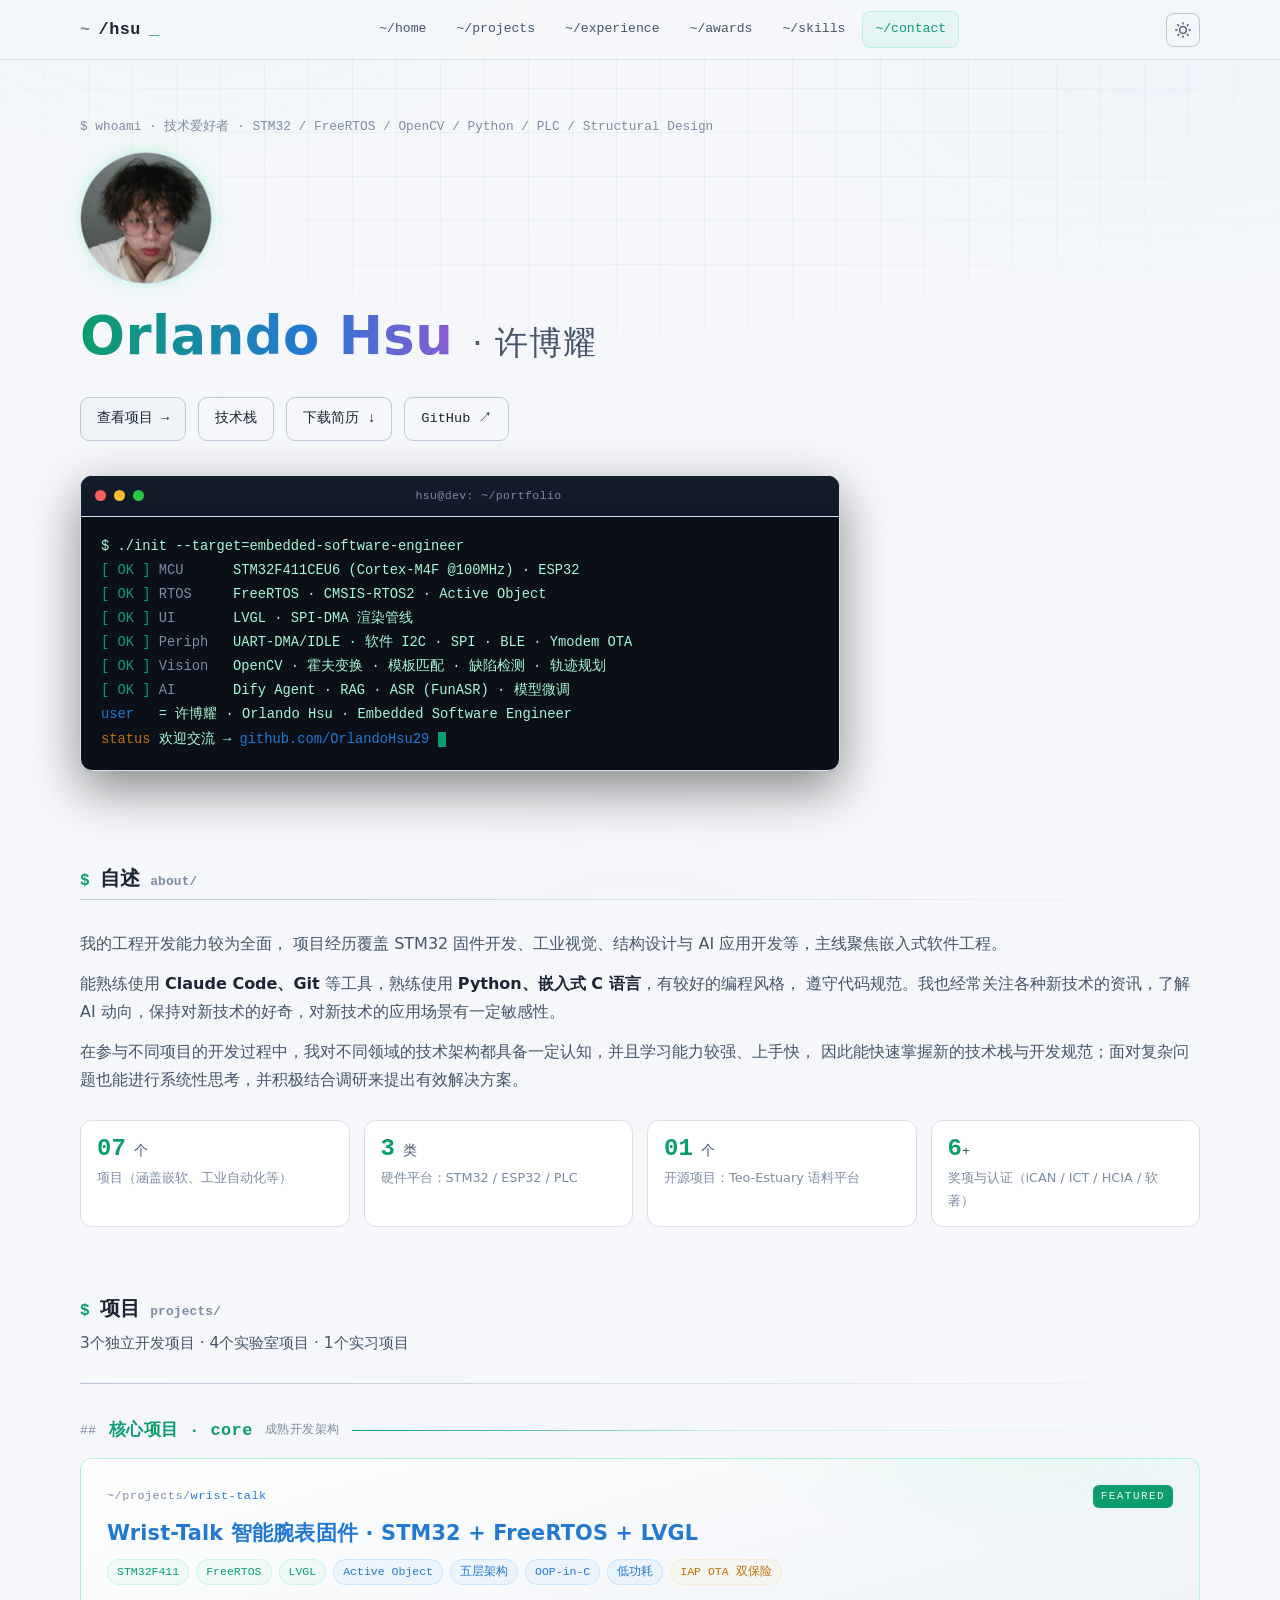
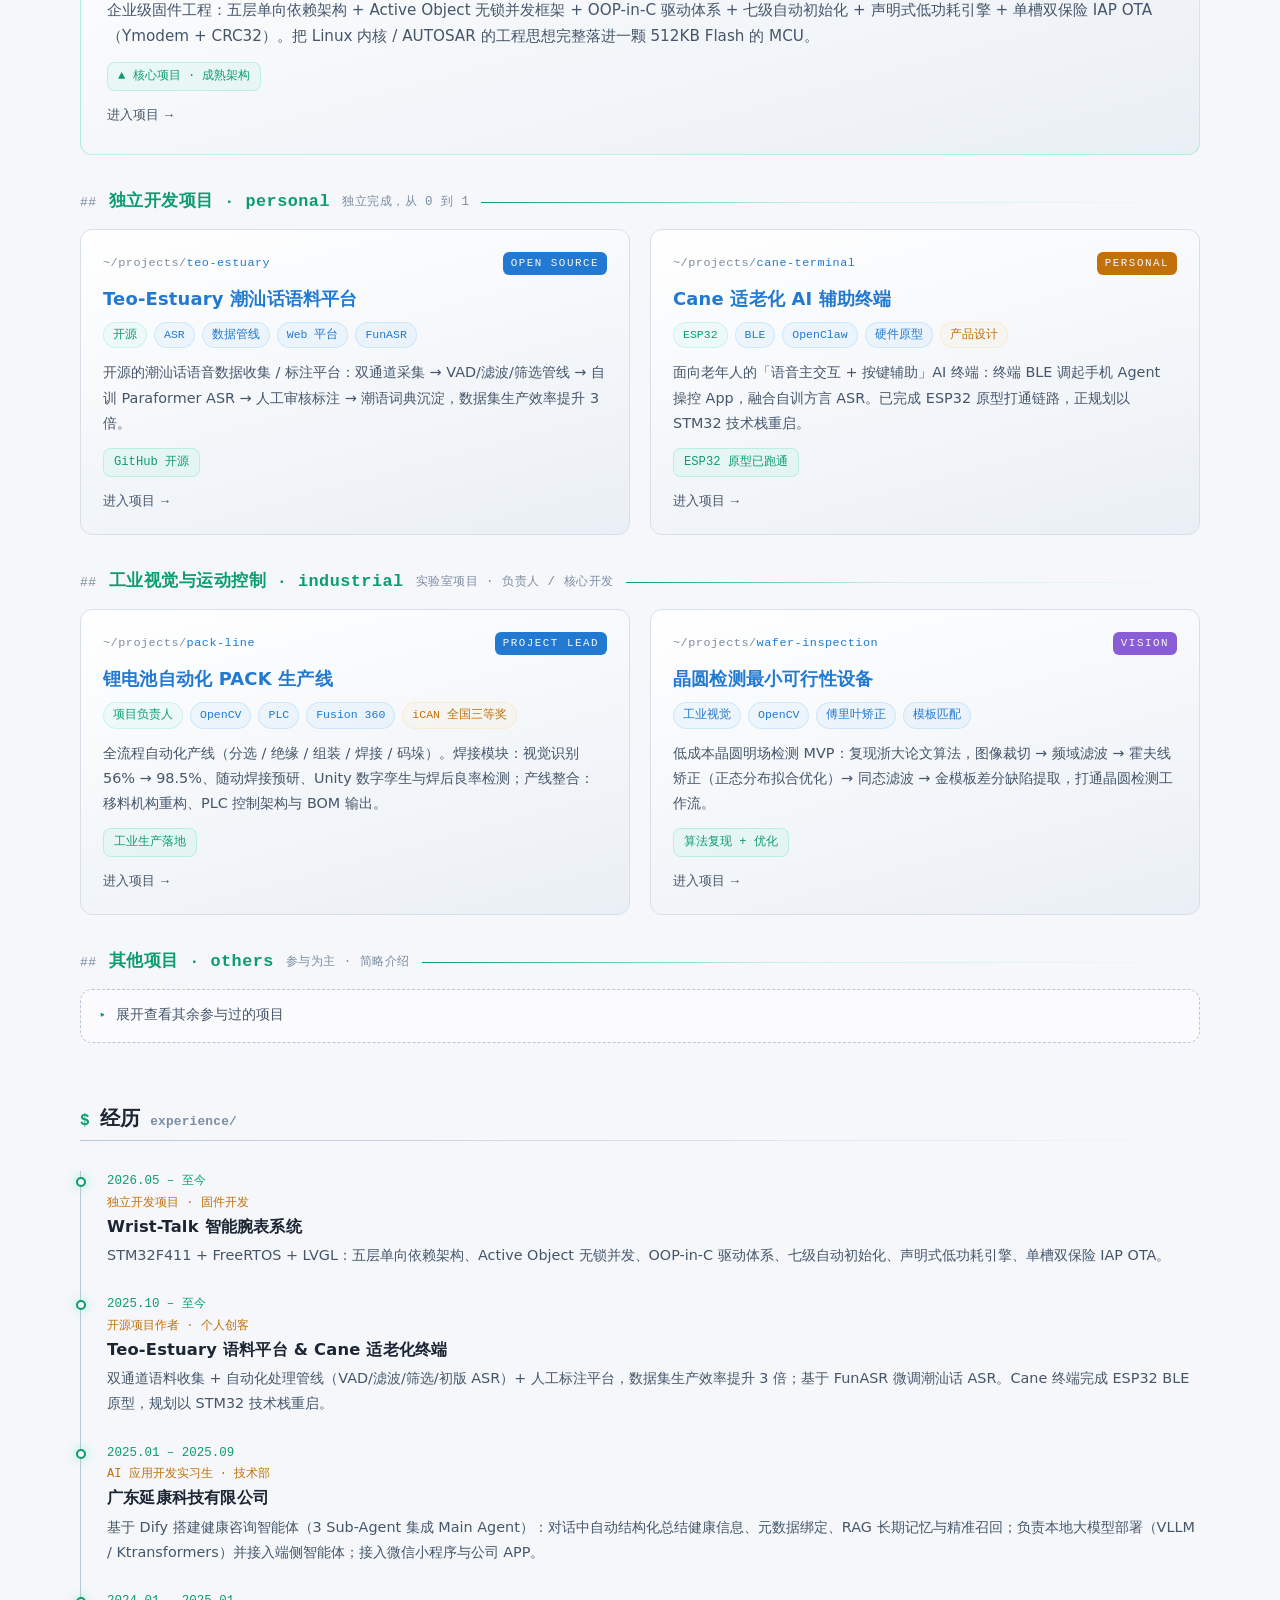
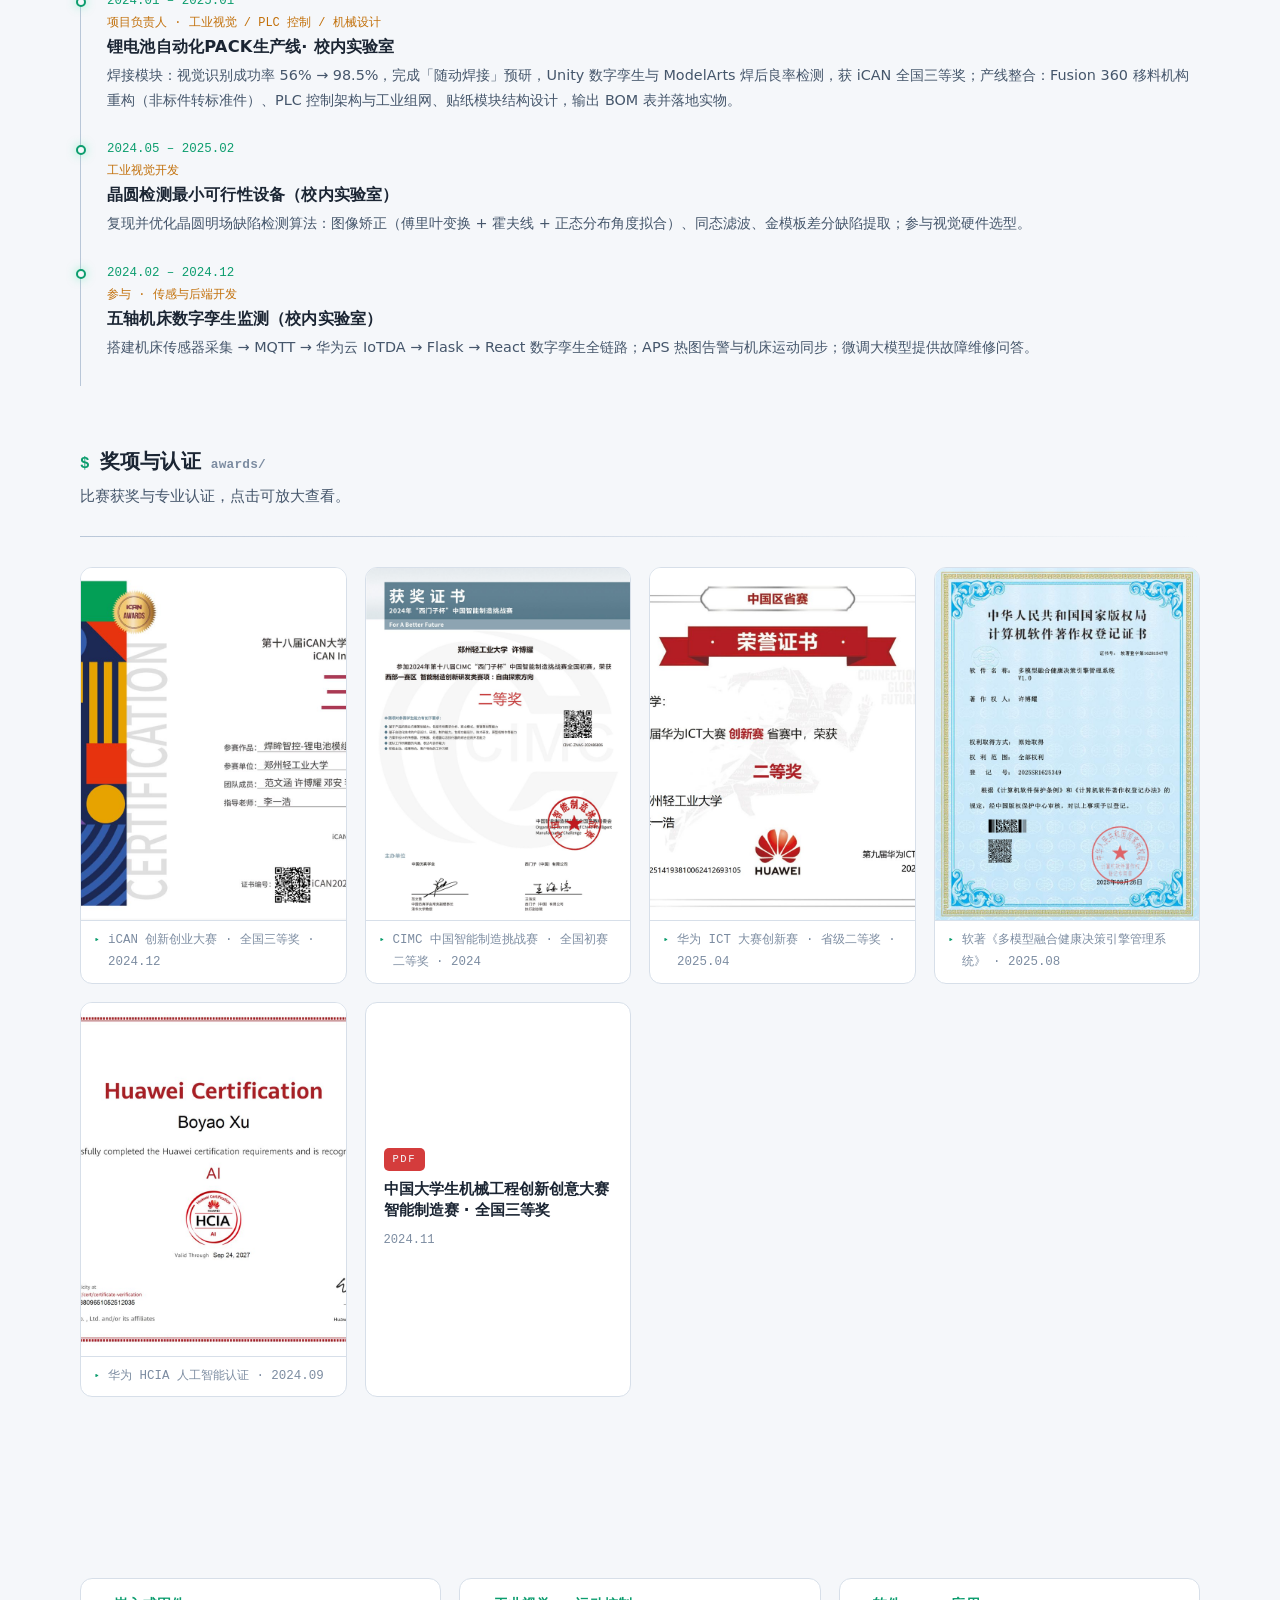
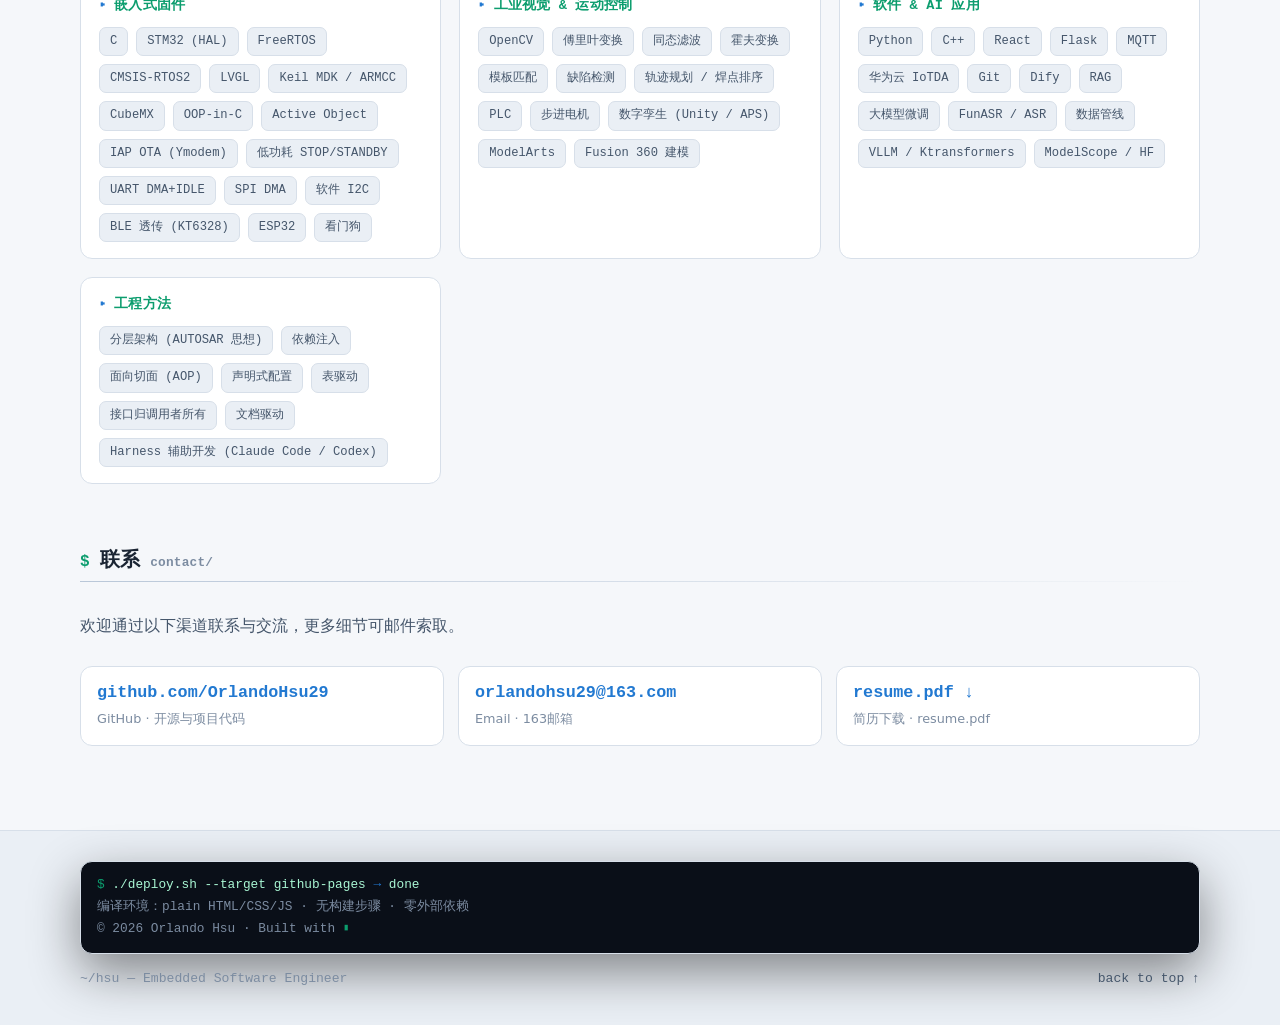
==== index.html @ 65ec1d5d "初始化" ====
<!DOCTYPE html>
<html lang="zh-CN">
<head>
<meta charset="UTF-8">
<meta name="viewport" content="width=device-width, initial-scale=1.0">
<title>许博耀 · Orlando Hsu</title>
<meta name="description" content="许博耀（Orlando Hsu）· 项目作品集">
<link rel="icon" type="image/svg+xml" href="favicon.svg">
<link rel="stylesheet" href="assets/css/main.css?v=4">
</head>
<body>
<div class="bg-grid"></div>
<div class="bg-glow"></div>

<!-- ======================= NAV ======================= -->
<header class="nav">
  <div class="nav-inner container">
    <a class="brand" href="index.html"><span class="tilde">~</span>/hsu<span class="cursor">_</span></a>
    <nav class="links">
      <a href="#about" class="active">~/home</a>
      <a href="#projects">~/projects</a>
      <a href="#experience">~/experience</a>
      <a href="#awards">~/awards</a>
      <a href="#skills">~/skills</a>
      <a href="#contact">~/contact</a>
    </nav>
    <button class="theme-toggle" id="theme-toggle" aria-label="切换浅色/深色模式" title="切换主题">
  <svg class="ico-moon" viewBox="0 0 24 24" fill="none" stroke="currentColor" stroke-width="2" stroke-linecap="round" stroke-linejoin="round"><path d="M21 12.79A9 9 0 1 1 11.21 3 7 7 0 0 0 21 12.79z"/></svg>
  <svg class="ico-sun" viewBox="0 0 24 24" fill="none" stroke="currentColor" stroke-width="2" stroke-linecap="round" style="display:none"><circle cx="12" cy="12" r="5"/><path d="M12 1v2M12 21v2M4.22 4.22l1.42 1.42M18.36 18.36l1.42 1.42M1 12h2M21 12h2M4.22 19.78l1.42-1.42M18.36 5.64l1.42-1.42"/></svg>
</button>
    <button class="nav-burger" aria-label="menu">☰</button>
  </div>
</header>

<!-- ======================= HERO ======================= -->
<section class="hero">
  <div class="container">
    <div class="intro-line">$ whoami · 技术爱好者 · STM32 / FreeRTOS / OpenCV / Python / PLC / Structural Design </div>
    <img class="avatar" src="assets/img/head.jpg" alt="许博耀 Orlando Hsu">
    <h1><span class="grad">Orlando Hsu</span> <span class="thin">· 许博耀</span></h1>
    <div class="cta">
      <a class="btn" href="#projects">查看项目 <span class="arr">→</span></a>
      <a class="btn ghost" href="#skills">技术栈</a>
      <a class="btn ghost" href="assets/resume/resume.pdf" download>下载简历 <span class="arr">↓</span></a>
      <a class="btn ghost" href="https://github.com/OrlandoHsu29" target="_blank" rel="noopener">GitHub ↗</a>
    </div>

    <div class="term boot">
      <div class="term-bar">
        <span class="dot r"></span><span class="dot y"></span><span class="dot g"></span>
        <span class="title">hsu@dev: ~/portfolio</span>
      </div>
      <div class="term-body">
        <div class="line boot-line">$ ./init --target=embedded-software-engineer</div>
        <div class="line boot-line"><span class="ok">[ OK ]</span> <span class="dim">MCU</span>      STM32F411CEU6 (Cortex-M4F @100MHz) · ESP32</div>
        <div class="line boot-line"><span class="ok">[ OK ]</span> <span class="dim">RTOS</span>     FreeRTOS · CMSIS-RTOS2 · Active Object</div>
        <div class="line boot-line"><span class="ok">[ OK ]</span> <span class="dim">UI</span>       LVGL · SPI-DMA 渲染管线</div>
        <div class="line boot-line"><span class="ok">[ OK ]</span> <span class="dim">Periph</span>   UART-DMA/IDLE · 软件 I2C · SPI · BLE · Ymodem OTA</div>
        <div class="line boot-line"><span class="ok">[ OK ]</span> <span class="dim">Vision</span>   OpenCV · 霍夫变换 · 模板匹配 · 缺陷检测 · 轨迹规划</div>
        <div class="line boot-line"><span class="ok">[ OK ]</span> <span class="dim">AI</span>       Dify Agent · RAG · ASR (FunASR) · 模型微调</div>
        <div class="line boot-line"><span class="info">user</span>   = 许博耀 · Orlando Hsu · Embedded Software Engineer</div>
        <div class="line boot-line"><span class="warn">status</span> 欢迎交流 → <span class="info">github.com/OrlandoHsu29</span> <span class="boot-cursor cursor"></span></div>
      </div>
    </div>
  </div>
</section>

<!-- ======================= ABOUT ======================= -->
<section class="sec" id="about">
  <div class="container">
    <h2 class="sec-title reveal"><span class="prompt">$</span> 自述 <span class="idx">about/</span></h2>
    <div class="sec-line reveal"></div>
    <div class="prose reveal">
      <p>
        我的工程开发能力较为全面，
        项目经历覆盖 STM32 固件开发、工业视觉、结构设计与 AI 应用开发等，主线聚焦嵌入式软件工程。
      </p>
      <p>
        能熟练使用 <b>Claude Code、Git</b> 等工具，熟练使用 <b>Python、嵌入式 C 语言</b>，有较好的编程风格，
        遵守代码规范。我也经常关注各种新技术的资讯，了解 AI 动向，保持对新技术的好奇，对新技术的应用场景有一定敏感性。
      </p>
      <p>
        在参与不同项目的开发过程中，我对不同领域的技术架构都具备一定认知，并且学习能力较强、上手快，
        因此能快速掌握新的技术栈与开发规范；面对复杂问题也能进行系统性思考，并积极结合调研来提出有效解决方案。
      </p>
    </div>

    <div class="stat-strip reveal">
      <div class="stat"><div class="num">07<small> 个</small></div><div class="lbl">项目（涵盖嵌软、工业自动化等）</div></div>
      <div class="stat"><div class="num">3<small> 类</small></div><div class="lbl">硬件平台：STM32 / ESP32 / PLC</div></div>
      <div class="stat"><div class="num">01<small> 个</small></div><div class="lbl">开源项目：Teo-Estuary 语料平台</div></div>
      <div class="stat"><div class="num">6<small>+</small></div><div class="lbl">奖项与认证（iCAN / ICT / HCIA / 软著）</div></div>
    </div>
  </div>
</section>

<!-- ======================= PROJECTS ======================= -->
<section class="sec" id="projects">
  <div class="container">
    <h2 class="sec-title reveal"><span class="prompt">$</span> 项目 <span class="idx">projects/</span></h2>
    <p class="sec-desc reveal">3个独立开发项目 · 4个实验室项目 · 1个实习项目</p>
    <div class="sec-line reveal"></div>

    <!-- ===== 核心项目 ===== -->
    <h3 class="sub-title">核心项目 · core <span class="idx">成熟开发架构</span></h3>
    <a class="card featured reveal" href="projects/wrist-talk.html" style="margin-bottom:8px">
      <div class="card-top">
        <div class="code">~/projects/<b>wrist-talk</b></div>
        <span class="badge">FEATURED</span>
      </div>
      <h3>Wrist-Talk 智能腕表固件 · STM32 + FreeRTOS + LVGL</h3>
      <div class="tags">
        <span class="tag grn">STM32F411</span><span class="tag grn">FreeRTOS</span><span class="tag grn">LVGL</span>
        <span class="tag">Active Object</span><span class="tag">五层架构</span><span class="tag">OOP-in-C</span>
        <span class="tag">低功耗</span><span class="tag alt">IAP OTA 双保险</span>
      </div>
      <p class="overview">
        企业级固件工程：五层单向依赖架构 + Active Object 无锁并发框架 + OOP-in-C 驱动体系 + 七级自动初始化 +
        声明式低功耗引擎 + 单槽双保险 IAP OTA（Ymodem + CRC32）。把 Linux 内核 /
        AUTOSAR 的工程思想完整落进一颗 512KB Flash 的 MCU。
      </p>
      <div class="metric">▲ 核心项目 · 成熟架构</div>
      <span class="go">进入项目 <span class="arr">→</span></span>
    </a>

    <!-- ===== 独立开发项目 ===== -->
    <h3 class="sub-title">独立开发项目 · personal <span class="idx">独立完成，从 0 到 1</span></h3>
    <div class="grid cols-2">
      <a class="card reveal" href="projects/teo-estuary.html">
        <div class="card-top">
          <div class="code">~/projects/<b>teo-estuary</b></div>
          <span class="badge os">OPEN SOURCE</span>
        </div>
        <h3>Teo-Estuary 潮汕话语料平台</h3>
        <div class="tags">
          <span class="tag grn">开源</span><span class="tag">ASR</span><span class="tag">数据管线</span>
          <span class="tag">Web 平台</span><span class="tag">FunASR</span>
        </div>
        <p class="overview">开源的潮汕话语音数据收集 / 标注平台：双通道采集 → VAD/滤波/筛选管线 → 自训 Paraformer ASR → 人工审核标注 → 潮语词典沉淀，数据集生产效率提升 3 倍。</p>
        <div class="metric">GitHub 开源</div>
        <span class="go">进入项目 <span class="arr">→</span></span>
      </a>

      <a class="card reveal" href="projects/cane-terminal.html">
        <div class="card-top">
          <div class="code">~/projects/<b>cane-terminal</b></div>
          <span class="badge personal">PERSONAL</span>
        </div>
        <h3>Cane 适老化 AI 辅助终端</h3>
        <div class="tags">
          <span class="tag grn">ESP32</span><span class="tag">BLE</span><span class="tag">OpenClaw</span>
          <span class="tag">硬件原型</span><span class="tag alt">产品设计</span>
        </div>
        <p class="overview">面向老年人的「语音主交互 + 按键辅助」AI 终端：终端 BLE 调起手机 Agent 操控 App，融合自训方言 ASR。已完成 ESP32 原型打通链路，正规划以 STM32 技术栈重启。</p>
        <div class="metric">ESP32 原型已跑通</div>
        <span class="go">进入项目 <span class="arr">→</span></span>
      </a>
    </div>

    <!-- ===== 工业视觉 ===== -->
    <h3 class="sub-title">工业视觉与运动控制 · industrial <span class="idx">实验室项目 · 负责人 / 核心开发</span></h3>
    <div class="grid cols-2">
      <a class="card reveal" href="projects/pack-line.html">
        <div class="card-top">
          <div class="code">~/projects/<b>pack-line</b></div>
          <span class="badge lead">PROJECT LEAD</span>
        </div>
        <h3>锂电池自动化 PACK 生产线</h3>
        <div class="tags">
          <span class="tag grn">项目负责人</span><span class="tag">OpenCV</span><span class="tag">PLC</span>
          <span class="tag">Fusion 360</span><span class="tag alt">iCAN 全国三等奖</span>
        </div>
        <p class="overview">全流程自动化产线（分选 / 绝缘 / 组装 / 焊接 / 码垛）。焊接模块：视觉识别 56% → 98.5%、随动焊接预研、Unity 数字孪生与焊后良率检测；产线整合：移料机构重构、PLC 控制架构与 BOM 输出。</p>
        <div class="metric">工业生产落地</div>
        <span class="go">进入项目 <span class="arr">→</span></span>
      </a>

      <a class="card reveal" href="projects/wafer-inspection.html">
        <div class="card-top">
          <div class="code">~/projects/<b>wafer-inspection</b></div>
          <span class="badge vision">VISION</span>
        </div>
        <h3>晶圆检测最小可行性设备</h3>
        <div class="tags">
          <span class="tag">工业视觉</span><span class="tag">OpenCV</span><span class="tag">傅里叶矫正</span>
          <span class="tag">模板匹配</span>
        </div>
        <p class="overview">低成本晶圆明场检测 MVP：复现浙大论文算法，图像裁切 → 频域滤波 → 霍夫线矫正（正态分布拟合优化）→ 同态滤波 → 金模板差分缺陷提取，打通晶圆检测工作流。</p>
        <div class="metric">算法复现 + 优化</div>
        <span class="go">进入项目 <span class="arr">→</span></span>
      </a>
    </div>

    <!-- ===== 其他项目 ===== -->
    <h3 class="sub-title">其他项目 · others <span class="idx">参与为主 · 简略介绍</span></h3>
    <details class="others reveal">
      <summary><span class="arrow">▸</span> 展开查看其余参与过的项目</summary>
      <div class="others-body">
        <div class="other-row">
          <a class="name" href="projects/machine-tool.html">machine-tool-twin</a>
          <p class="desc">参与五轴机床数字孪生监测：主轴功率 / 温度 / 编码器数据采集，MQTT → 华为云 IoTDA → Flask 后端 / React 前端，APS 数字孪生热图告警，微调大模型提供故障维修问答。</p>
          <a class="go" href="projects/machine-tool.html">查看 →</a>
        </div>
        <div class="other-row">
          <a class="name" href="projects/ai-health-agent.html">ai-health-agent</a>
          <p class="desc">延康科技实习：Dify 搭建健康咨询智能体（3 Sub-Agent 集成 + RAG 个性化健康档案），接入微信小程序与公司 APP；本地大模型部署（VLLM / Ktransformers）。</p>
          <a class="go" href="projects/ai-health-agent.html">查看 →</a>
        </div>
      </div>
    </details>
  </div>
</section>

<!-- ======================= EXPERIENCE ======================= -->
<section class="sec" id="experience">
  <div class="container">
    <h2 class="sec-title reveal"><span class="prompt">$</span> 经历 <span class="idx">experience/</span></h2>
    <div class="sec-line reveal"></div>
    <!-- 时间线年份请按实际情况微调 -->
    <div class="timeline reveal">
      <div class="tl-item">
        <div class="when">2026.05 – 至今</div>
        <div class="role">独立开发项目 · 固件开发</div>
        <h4>Wrist-Talk 智能腕表系统</h4>
        <p>STM32F411 + FreeRTOS + LVGL：五层单向依赖架构、Active Object 无锁并发、OOP-in-C 驱动体系、七级自动初始化、声明式低功耗引擎、单槽双保险 IAP OTA。</p>
      </div>
      <div class="tl-item">
        <div class="when">2025.10 – 至今</div>
        <div class="role">开源项目作者 · 个人创客</div>
        <h4>Teo-Estuary 语料平台 & Cane 适老化终端</h4>
        <p>双通道语料收集 + 自动化处理管线（VAD/滤波/筛选/初版 ASR）+ 人工标注平台，数据集生产效率提升 3 倍；基于 FunASR 微调潮汕话 ASR。Cane 终端完成 ESP32 BLE 原型，规划以 STM32 技术栈重启。</p>
      </div>
      <div class="tl-item">
        <div class="when">2025.01 – 2025.09</div>
        <div class="role">AI 应用开发实习生 · 技术部</div>
        <h4>广东延康科技有限公司</h4>
        <p>基于 Dify 搭建健康咨询智能体（3 Sub-Agent 集成 Main Agent）：对话中自动结构化总结健康信息、元数据绑定、RAG 长期记忆与精准召回；负责本地大模型部署（VLLM / Ktransformers）并接入端侧智能体；接入微信小程序与公司 APP。</p>
      </div>
      <div class="tl-item">
        <div class="when">2024.01 – 2025.01</div>
        <div class="role">项目负责人 · 工业视觉 / PLC 控制 / 机械设计</div>
        <h4>锂电池自动化PACK生产线· 校内实验室</h4>
        <p>焊接模块：视觉识别成功率 56% → 98.5%，完成「随动焊接」预研，Unity 数字孪生与 ModelArts 焊后良率检测，获 iCAN 全国三等奖；产线整合：Fusion 360 移料机构重构（非标件转标准件）、PLC 控制架构与工业组网、贴纸模块结构设计，输出 BOM 表并落地实物。</p>
      </div>
      <div class="tl-item">
        <div class="when">2024.05 – 2025.02</div>
        <div class="role">工业视觉开发</div>
        <h4>晶圆检测最小可行性设备（校内实验室）</h4>
        <p>复现并优化晶圆明场缺陷检测算法：图像矫正（傅里叶变换 + 霍夫线 + 正态分布角度拟合）、同态滤波、金模板差分缺陷提取；参与视觉硬件选型。</p>
      </div>
      <div class="tl-item">
        <div class="when">2024.02 – 2024.12</div>
        <div class="role">参与 · 传感与后端开发</div>
        <h4>五轴机床数字孪生监测（校内实验室）</h4>
        <p>搭建机床传感器采集 → MQTT → 华为云 IoTDA → Flask → React 数字孪生全链路；APS 热图告警与机床运动同步；微调大模型提供故障维修问答。</p>
      </div>
    </div>
  </div>
</section>

<!-- ======================= AWARDS ======================= -->
<section class="sec" id="awards">
  <div class="container">
    <h2 class="sec-title reveal"><span class="prompt">$</span> 奖项与认证 <span class="idx">awards/</span></h2>
    <p class="sec-desc reveal">比赛获奖与专业认证，点击可放大查看。</p>
    <div class="sec-line reveal"></div>
    <div class="award-grid">
      <figure class="shot award reveal" data-caption="第十八届 iCAN 大学生创新创业大赛 · 全国三等奖（2024.12）">
        <img src="assets/img/award-ican.jpg" alt="iCAN 全国三等奖" loading="lazy">
        <figcaption>iCAN 创新创业大赛 · 全国三等奖 · 2024.12</figcaption>
      </figure>
      <figure class="shot award reveal" data-caption="CIMC 中国智能制造挑战赛 · 全国初赛二等奖（2024）">
        <img src="assets/img/award-cimc.jpg" alt="CIMC 中国智能制造挑战赛" loading="lazy">
        <figcaption>CIMC 中国智能制造挑战赛 · 全国初赛二等奖 · 2024</figcaption>
      </figure>
      <figure class="shot award reveal" data-caption="第九届华为 ICT 大赛创新赛 · 省级二等奖（2025.04）">
        <img src="assets/img/cert-ict.jpg" alt="华为 ICT 大赛创新赛省级二等奖" loading="lazy">
        <figcaption>华为 ICT 大赛创新赛 · 省级二等奖 · 2025.04</figcaption>
      </figure>
      <figure class="shot award reveal" data-caption="软件著作权《多模型融合健康决策引擎管理系统》（2025.08 登记）">
        <img src="assets/img/cert-softcopyright.jpg" alt="软件著作权证书" loading="lazy">
        <figcaption>软著《多模型融合健康决策引擎管理系统》 · 2025.08</figcaption>
      </figure>
      <figure class="shot award reveal" data-caption="华为 HCIA 人工智能认证（2024.09）">
        <img src="assets/img/cert-hcia.jpg" alt="华为 HCIA 人工智能认证" loading="lazy">
        <figcaption>华为 HCIA 人工智能认证 · 2024.09</figcaption>
      </figure>
      <a class="award-pdf reveal" href="assets/certs/cert-smart-manufacturing.pdf" target="_blank" rel="noopener">
        <div class="pdf-badge">PDF</div>
        <div class="award-name">中国大学生机械工程创新创意大赛智能制造赛 · 全国三等奖</div>
        <div class="award-date">2024.11</div>
      </a>
    </div>
  </div>
</section>

<!-- ======================= SKILLS ======================= -->
<section class="sec" id="skills">
  <div class="container">
    <h2 class="sec-title reveal"><span class="prompt">$</span> 技术栈 <span class="idx">skills/</span></h2>
    <p class="sec-desc reveal">按嵌入式开发的能力维度组织，每一项都来自上面项目的实际使用。</p>
    <div class="sec-line reveal"></div>
    <div class="skill-groups reveal">
      <div class="skill-group">
        <h4>嵌入式固件</h4>
        <div class="skill-chips">
          <span class="skill-chip">C</span><span class="skill-chip">STM32 (HAL)</span><span class="skill-chip">FreeRTOS</span>
          <span class="skill-chip">CMSIS-RTOS2</span><span class="skill-chip">LVGL</span><span class="skill-chip">Keil MDK / ARMCC</span>
          <span class="skill-chip">CubeMX</span><span class="skill-chip">OOP-in-C</span><span class="skill-chip">Active Object</span>
          <span class="skill-chip">IAP OTA (Ymodem)</span><span class="skill-chip">低功耗 STOP/STANDBY</span>
          <span class="skill-chip">UART DMA+IDLE</span><span class="skill-chip">SPI DMA</span><span class="skill-chip">软件 I2C</span>
          <span class="skill-chip">BLE 透传 (KT6328)</span><span class="skill-chip">ESP32</span><span class="skill-chip">看门狗</span>
        </div>
      </div>
      <div class="skill-group">
        <h4>工业视觉 & 运动控制</h4>
        <div class="skill-chips">
          <span class="skill-chip">OpenCV</span><span class="skill-chip">傅里叶变换</span><span class="skill-chip">同态滤波</span>
          <span class="skill-chip">霍夫变换</span><span class="skill-chip">模板匹配</span><span class="skill-chip">缺陷检测</span>
          <span class="skill-chip">轨迹规划 / 焊点排序</span><span class="skill-chip">PLC</span><span class="skill-chip">步进电机</span>
          <span class="skill-chip">数字孪生 (Unity / APS)</span><span class="skill-chip">ModelArts</span><span class="skill-chip">Fusion 360 建模</span>
        </div>
      </div>
      <div class="skill-group">
        <h4>软件 & AI 应用</h4>
        <div class="skill-chips">
          <span class="skill-chip">Python</span><span class="skill-chip">C++</span><span class="skill-chip">React</span>
          <span class="skill-chip">Flask</span><span class="skill-chip">MQTT</span><span class="skill-chip">华为云 IoTDA</span>
          <span class="skill-chip">Git</span><span class="skill-chip">Dify</span><span class="skill-chip">RAG</span>
          <span class="skill-chip">大模型微调</span><span class="skill-chip">FunASR / ASR</span><span class="skill-chip">数据管线</span><span class="skill-chip">VLLM / Ktransformers</span><span class="skill-chip">ModelScope / HF</span>
        </div>
      </div>
      <div class="skill-group">
        <h4>工程方法</h4>
        <div class="skill-chips">
          <span class="skill-chip">分层架构 (AUTOSAR 思想)</span><span class="skill-chip">依赖注入</span>
          <span class="skill-chip">面向切面 (AOP)</span><span class="skill-chip">声明式配置</span>
          <span class="skill-chip">表驱动</span><span class="skill-chip">接口归调用者所有</span>
          <span class="skill-chip">文档驱动</span><span class="skill-chip">Harness 辅助开发 (Claude Code / Codex)</span>
        </div>
      </div>
    </div>
  </div>
</section>

<!-- ======================= CONTACT ======================= -->
<section class="sec" id="contact">
  <div class="container">
    <h2 class="sec-title reveal"><span class="prompt">$</span> 联系 <span class="idx">contact/</span></h2>
    <div class="sec-line reveal"></div>
    <div class="prose reveal">
      <p>
        欢迎通过以下渠道联系与交流，更多细节可邮件索取。
      </p>
    </div>
    <div class="stat-strip reveal">
      <a class="stat" style="text-decoration:none; display:block" href="https://github.com/OrlandoHsu29" target="_blank" rel="noopener">
        <div class="num" style="font-size:1.05rem; color:var(--accent-2)">github.com/OrlandoHsu29</div>
        <div class="lbl">GitHub · 开源与项目代码</div>
      </a>
      <a class="stat" style="text-decoration:none; display:block" href="mailto:orlandohsu29@163.com">
        <div class="num" style="font-size:1.05rem; color:var(--accent-2)">orlandohsu29@163.com</div>
        <div class="lbl">Email · 163邮箱</div>
      </a>
      <a class="stat" style="text-decoration:none; display:block" href="assets/resume/resume.pdf" download>
        <div class="num" style="font-size:1.05rem; color:var(--accent-2)">resume.pdf ↓</div>
        <div class="lbl">简历下载 · resume.pdf</div>
      </a>
    </div>
  </div>
</section>

<!-- ======================= FOOTER ======================= -->
<footer class="footer">
  <div class="container footer-inner">
    <div class="term">
      <div class="term-body">
        <div class="line"><span class="ok">$</span> ./deploy.sh --target github-pages <span class="info">→</span> done</div>
        <div class="line dim">编译环境：plain HTML/CSS/JS · 无构建步骤 · 零外部依赖</div>
        <div class="line dim">© <span id="year">2026</span> Orlando Hsu · Built with <span class="ok">▮</span></div>
      </div>
    </div>
    <div class="cols">
      <div class="copy">~/hsu — Embedded Software Engineer</div>
      <div class="copy"><a href="#top">back to top ↑</a></div>
    </div>
  </div>
</footer>

<script src="assets/js/main.js?v=4"></script>
</body>
</html>
---- assets/css/main.css ----
/* ============================================================
   HSU / Embedded Portfolio — dark geek theme
   ------------------------------------------------------------
   维护约定：
   1. 每个组件只保留【最终生效】的规则，禁止追加覆盖版本；
      要改样式直接改对应规则本身。
   2. 改完样式后，把 HTML 里的 main.css?v=N 版本号 +1，
      浏览器即强制拉取最新文件（配合 no-cache 缓存策略）。
   ============================================================ */

/* ---------- tokens ---------- */
:root {
  --bg:        #070b12;
  --bg-soft:   #0b101a;
  --surface:   #0f1622;
  --surface-2: #141d2b;
  --surface-3: #1a2434;
  --border:    #1f2b3d;
  --border-2:  #2a3a52;
  --text:      #d7e2ee;
  --text-dim:  #93a4ba;
  --text-faint:#5d6f85;
  --accent:    #3ee6a4;
  --accent-2:  #56b6ff;
  --amber:     #ffc857;
  --red:       #ff6b6b;
  --purple:    #c792ea;
  --mono: "JetBrains Mono","Cascadia Code","SFMono-Regular","Consolas","Menlo","Liberation Mono",monospace;
  --sans: "Inter","Segoe UI","PingFang SC","HarmonyOS Sans SC","Microsoft YaHei UI","Microsoft YaHei",system-ui,-apple-system,sans-serif;
  --radius: 12px;
  --nav-h: 60px;
  --maxw: 1120px;
}

/* ---------- reset ---------- */
*,*::before,*::after{ box-sizing:border-box; margin:0; padding:0; }
html{ scroll-behavior:smooth; scroll-padding-top:calc(var(--nav-h) + 12px); }
body{
  font-family:var(--sans);
  background:var(--bg);
  color:var(--text);
  line-height:1.75;
  font-size:16px;
  -webkit-font-smoothing:antialiased;
  overflow-x:hidden;
}
::selection{ background:rgba(62,230,164,.25); color:#eafff5; }
img{ max-width:100%; display:block; }
a{ color:var(--accent-2); text-decoration:none; }
a:hover{ color:var(--accent); }
h1,h2,h3,h4{ line-height:1.3; font-weight:650; letter-spacing:.2px; }

/* ---------- background decor ---------- */
.bg-grid{
  position:fixed; inset:0; z-index:-2; pointer-events:none;
  background-image:
    linear-gradient(rgba(86,182,255,.045) 1px, transparent 1px),
    linear-gradient(90deg, rgba(86,182,255,.045) 1px, transparent 1px);
  background-size:44px 44px;
  mask-image:radial-gradient(ellipse 90% 70% at 50% 0%, #000 30%, transparent 75%);
}
.bg-glow{
  position:fixed; inset:0; z-index:-1; pointer-events:none;
  background:
    radial-gradient(600px 340px at 15% -5%, rgba(62,230,164,.10), transparent 65%),
    radial-gradient(700px 420px at 90% 8%, rgba(86,182,255,.08), transparent 60%),
    radial-gradient(500px 380px at 50% 110%, rgba(199,146,234,.05), transparent 65%);
}

/* ---------- layout ---------- */
.container{ width:min(var(--maxw), 92%); margin-inline:auto; }
.container.wide{ --maxw:1280px; }
.container .container{ width:100%; }

/* ---------- nav ---------- */
.nav{
  position:sticky; top:0; z-index:100;
  height:var(--nav-h);
  background:rgba(7,11,18,.82);
  backdrop-filter:blur(10px);
  border-bottom:1px solid var(--border);
}
.nav-inner{ height:100%; display:flex; align-items:center; justify-content:space-between; gap:16px; }
.brand{
  font-family:var(--mono); font-weight:700; font-size:1.05rem; color:var(--text);
  display:flex; align-items:center; gap:8px; letter-spacing:.5px;
}
.brand .tilde{ color:var(--text-faint); }
.brand .cursor{ color:var(--accent); animation:blink 1.1s steps(1) infinite; }
@keyframes blink{ 50%{ opacity:0; } }
.nav .links{ display:flex; gap:4px; list-style:none; }
.nav .links a{
  font-family:var(--mono); font-size:.82rem; color:var(--text-dim);
  padding:6px 12px; border-radius:8px; border:1px solid transparent;
}
.nav .links a:hover{ color:var(--text); background:var(--surface); border-color:var(--border); }
.nav .links a.active{ color:var(--accent); background:rgba(62,230,164,.08); border-color:rgba(62,230,164,.25); }
.nav-burger{ display:none; background:none; border:1px solid var(--border); color:var(--text); border-radius:8px; padding:6px 10px; font-size:1rem; cursor:pointer; }

/* 项目页顶部导航 */
.nav-proj{
  font-family:var(--mono); font-size:.82rem; color:var(--text-dim);
  white-space:nowrap; overflow:hidden; text-overflow:ellipsis;
}
.nav-proj a{ color:var(--text-dim); }
.nav-proj a:hover{ color:var(--accent); }
.nav-proj .accent{ color:var(--accent); font-weight:600; }
@media (max-width:640px){ .nav-proj{ font-size:.72rem; max-width:58%; } }

/* 主题切换按钮 */
.theme-toggle{
  background:none; border:1px solid var(--border-2); border-radius:8px;
  width:34px; height:34px; flex:none; cursor:pointer;
  color:var(--text-dim);
  display:inline-flex; align-items:center; justify-content:center;
  transition:.18s;
}
.theme-toggle:hover{ color:var(--accent); border-color:var(--accent); }
.theme-toggle svg{ width:16px; height:16px; }

/* ---------- buttons ---------- */
.btn{
  display:inline-flex; align-items:center; gap:8px;
  font-family:var(--mono); font-size:.85rem;
  padding:9px 16px; border-radius:9px; cursor:pointer;
  border:1px solid var(--border-2); color:var(--text); background:var(--surface-2);
  transition:.18s;
}
.btn:hover{ border-color:var(--accent); color:var(--accent); box-shadow:0 0 14px rgba(62,230,164,.15); }
.btn.ghost{ background:transparent; }
.btn .arr{ transition:transform .18s; }
.btn:hover .arr{ transform:translateX(3px); }

/* ---------- terminal window（两种主题下保持深色） ---------- */
.term{
  background:#0a0f18;
  border:1px solid var(--border);
  border-radius:var(--radius);
  overflow:hidden;
  box-shadow:0 18px 50px rgba(0,0,0,.45);
}
.term-bar{
  display:flex; align-items:center; gap:8px;
  padding:10px 14px;
  background:linear-gradient(180deg,#141d2b,#101827);
  border-bottom:1px solid var(--border);
}
.term-bar .dot{ width:11px; height:11px; border-radius:50%; flex:none; }
.dot.r{ background:#ff5f57; } .dot.y{ background:#febc2e; } .dot.g{ background:#28c840; }
.term-bar .title{
  font-family:var(--mono); font-size:.72rem; color:var(--text-faint);
  margin-inline:auto; letter-spacing:.4px;
}
.term-body{ padding:18px 20px; font-family:var(--mono); font-size:.86rem; color:#a9f7d4; overflow-x:auto; }
.term-body .dim{ color:var(--text-faint); }
.term-body .ok{ color:var(--accent); }
.term-body .info{ color:var(--accent-2); }
.term-body .warn{ color:var(--amber); }
.term-body .line{ white-space:pre-wrap; word-break:break-word; }
.term-body .cursor{ display:inline-block; width:.6em; height:1.05em; background:var(--accent); vertical-align:text-bottom; animation:blink 1.1s steps(1) infinite; }

/* ---------- hero (home) ---------- */
.hero{ padding:56px 0 40px; }
.hero .intro-line{
  font-family:var(--mono); font-size:.8rem; color:var(--text-faint);
  margin-bottom:14px;
}
.hero .intro-line b{ color:var(--accent); font-weight:500; }
.hero h1{
  font-size:clamp(2rem, 4.6vw, 3.3rem);
  font-weight:750; letter-spacing:.5px;
}
.hero h1 .grad{
  background:linear-gradient(92deg, var(--accent), var(--accent-2) 60%, var(--purple));
  -webkit-background-clip:text; background-clip:text; color:transparent;
}
.hero h1 .thin{
  color:var(--text-dim);
  font-weight:400;
  font-size:.62em;
  letter-spacing:1px;
}
.hero .sub{
  margin-top:14px; font-size:1.06rem; color:var(--text-dim); max-width:760px;
}
.hero .sub code{ font-family:var(--mono); font-size:.92em; color:var(--accent); background:rgba(62,230,164,.07); padding:1px 7px; border-radius:6px; border:1px solid rgba(62,230,164,.18); }
.hero .cta{ margin-top:26px; display:flex; gap:12px; flex-wrap:wrap; }
.hero .term{ margin-top:34px; max-width:760px; }
.hero .avatar{
  width:132px; height:132px; border-radius:50%; object-fit:cover;
  border:1px solid var(--border-2);
  box-shadow:0 0 0 4px rgba(62,230,164,.07), 0 0 26px rgba(62,230,164,.16);
  margin-bottom:18px;
}
.boot-line{ opacity:0; }
.boot-line.show{ animation:bootIn .32s ease forwards; }
@keyframes bootIn{ from{ opacity:0; transform:translateY(4px);} to{ opacity:1; transform:none;} }

/* ---------- section titles ---------- */
.sec{ padding:54px 0 8px; }
.sec-title{
  display:flex; align-items:baseline; gap:10px;
  font-size:1.28rem; margin-bottom:8px; color:var(--text);
}
.sec-title .prompt{ font-family:var(--mono); color:var(--accent); font-size:1rem; }
.sec-title .idx{ font-family:var(--mono); font-size:.8rem; color:var(--text-faint); }
.sec-desc{ color:var(--text-dim); max-width:none; margin-bottom:26px; font-size:.96rem; }
.sec-line{ height:1px; background:linear-gradient(90deg, var(--border-2), transparent); margin-bottom:30px; }

/* 小节标题 */
.sub-title{
  font-family:var(--mono); font-size:1.05rem; font-weight:600;
  color:var(--accent); display:flex; align-items:center; gap:12px;
  margin:36px 0 16px; letter-spacing:.5px;
}
.sub-title::before{ content:"##"; color:var(--text-faint); font-size:.78em; font-weight:400; }
.sub-title::after{ content:""; flex:1; height:1px; background:linear-gradient(90deg,var(--accent) 0%, rgba(62,230,164,.25) 45%, transparent 100%); }
.sub-title .idx{ color:var(--text-faint); font-size:.78rem; font-weight:400; }

/* ---------- cards ---------- */
.grid{ display:grid; gap:20px; }
.grid.cols-2{ grid-template-columns:repeat(2,1fr); }
.grid.cols-3{ grid-template-columns:repeat(3,1fr); }

.card{
  position:relative;
  background:linear-gradient(165deg, var(--surface) 0%, var(--bg-soft) 100%);
  border:1px solid var(--border);
  border-radius:var(--radius);
  padding:22px 22px 20px;
  box-shadow:0 0 0 rgba(0,0,0,0);
  transition:transform .25s ease, border-color .25s ease, box-shadow .25s ease;
  display:flex; flex-direction:column; gap:12px;
}
.card::before{
  content:""; position:absolute; inset:0; border-radius:var(--radius);
  background:linear-gradient(120deg, transparent 30%, rgba(62,230,164,.05) 50%, transparent 70%);
  opacity:0; transition:opacity .35s;
  pointer-events:none;
}
/* 悬停：仅上浮 + 边框高亮，无阴影（!important 压过 .reveal.visible） */
.card:hover,
.card.featured:hover{
  transform:translateY(-4px) !important;
  border-color:var(--accent);
  box-shadow:none !important;
}
.card:hover::before{ opacity:1; }
.card .code{ font-family:var(--mono); font-size:.74rem; color:var(--text-faint); letter-spacing:.5px; }
.card .code b{ color:var(--accent-2); font-weight:500; }
.card h3{ font-size:1.12rem; }
.card .overview{ color:var(--text-dim); font-size:.9rem; flex:1; }
.card .metric{
  display:inline-flex; align-items:center; gap:6px;
  font-family:var(--mono); font-size:.76rem; color:var(--accent);
  border:1px solid rgba(62,230,164,.28); background:rgba(62,230,164,.07);
  border-radius:8px; padding:3px 10px; align-self:flex-start;
}
.card .go{
  font-family:var(--mono); font-size:.82rem; color:var(--text-dim);
  display:inline-flex; align-items:center; gap:6px; margin-top:2px;
}
.card:hover .go{ color:var(--accent); }
.card .go .arr{ transition:transform .18s; }
.card:hover .go .arr{ transform:translateX(4px); }

/* 卡片顶部行：终端路径居左 + 标签居右 */
.card-top{
  display:flex; align-items:center; justify-content:space-between;
  gap:12px; flex-wrap:wrap;
}
.card-top .code{ margin:0; text-align:right; }

/* featured card */
.card.featured{
  border-color:rgba(62,230,164,.35);
  background:
    radial-gradient(500px 200px at 85% -10%, rgba(62,230,164,.09), transparent 60%),
    linear-gradient(165deg, var(--surface) 0%, var(--bg-soft) 100%);
  padding:26px;
}
.card.featured h3{ font-size:1.3rem; }
.card.featured .overview{ font-size:.95rem; }
.badge{
  font-family:var(--mono); font-size:.68rem; letter-spacing:1.5px;
  color:var(--bg); background:var(--accent); border-radius:6px; padding:2px 8px;
  align-self:flex-start;
}
.badge.personal{ background:var(--amber); }
.badge.os{ background:var(--accent-2); }
.badge.mech{ background:var(--purple); }
.badge.lead{ background:var(--accent-2); }
.badge.vision{ background:var(--purple); }

/* tags */
.tags{ display:flex; flex-wrap:wrap; gap:7px; }
.tag{
  font-family:var(--mono); font-size:.72rem; color:var(--accent-2);
  background:rgba(86,182,255,.07); border:1px solid rgba(86,182,255,.22);
  padding:2px 9px; border-radius:999px; white-space:nowrap;
}
.tag.alt{ color:var(--amber); background:rgba(255,200,87,.06); border-color:rgba(255,200,87,.2); }
.tag.grn{ color:var(--accent); background:rgba(62,230,164,.06); border-color:rgba(62,230,164,.2); }

/* ---------- stat strip ---------- */
.stat-strip{
  display:grid; grid-template-columns:repeat(auto-fit,minmax(150px,1fr));
  gap:14px; margin:26px 0 6px;
}
.stat{
  border:1px solid var(--border); border-radius:var(--radius);
  background:var(--surface); padding:14px 16px;
}
.stat .num{
  font-family:var(--mono); font-size:1.5rem; font-weight:700; color:var(--accent);
  line-height:1.2;
}
.stat .num small{ font-size:.85rem; color:var(--text-dim); font-weight:500; }
.stat .lbl{ font-size:.8rem; color:var(--text-faint); margin-top:3px; }
#contact .stat .num{ overflow-wrap:anywhere; word-break:break-word; line-height:1.45; }

/* ---------- timeline ---------- */
.timeline{ display:flex; flex-direction:column; gap:0; }
.tl-item{
  position:relative; padding:0 0 26px 26px; border-left:1px solid var(--border-2);
}
.tl-item::before{
  content:""; position:absolute; left:-5.5px; top:6px;
  width:10px; height:10px; border-radius:50%;
  background:var(--bg); border:2px solid var(--accent);
  box-shadow:0 0 10px rgba(62,230,164,.5);
}
.tl-item .when{ font-family:var(--mono); font-size:.78rem; color:var(--accent); }
.tl-item h4{ margin:2px 0 6px; font-size:1.02rem; }
.tl-item p{ color:var(--text-dim); font-size:.9rem; }
.tl-item .role{ font-family:var(--mono); font-size:.75rem; color:var(--amber); }

/* ---------- skills ---------- */
.skill-groups{ display:grid; grid-template-columns:repeat(auto-fit,minmax(300px,1fr)); gap:18px; }
.skill-group{ border:1px solid var(--border); border-radius:var(--radius); background:var(--surface); padding:18px 18px 16px; }
.skill-group h4{
  font-family:var(--mono); font-size:.85rem; color:var(--accent);
  display:flex; align-items:center; gap:8px; margin-bottom:12px;
}
.skill-group h4::before{ content:"▸"; color:var(--accent-2); }
.skill-chips{ display:flex; flex-wrap:wrap; gap:8px; }
.skill-chip{
  font-family:var(--mono); font-size:.76rem; color:var(--text-dim);
  border:1px solid var(--border); border-radius:7px; padding:3px 10px;
  background:var(--bg-soft); transition:.15s;
}
.skill-chip:hover{ color:var(--accent); border-color:var(--accent); box-shadow:0 0 10px rgba(62,230,164,.12); }

/* ---------- tables ---------- */
.tbl-wrap{ overflow-x:auto; border:1px solid var(--border); border-radius:var(--radius); margin:16px 0; }
table.term-table{ width:100%; border-collapse:collapse; font-size:.88rem; background:var(--surface); }
.term-table th{
  font-family:var(--mono); font-size:.76rem; text-align:left; color:var(--accent);
  background:var(--surface-2); padding:10px 14px; border-bottom:1px solid var(--border-2);
  letter-spacing:.4px; white-space:nowrap;
}
.term-table td{ padding:9px 14px; border-bottom:1px solid var(--border); color:var(--text-dim); vertical-align:top; }
.term-table tr:last-child td{ border-bottom:none; }
.term-table td b{ color:var(--text); font-weight:600; }
.term-table tr:hover td{ background:rgba(62,230,164,.03); }
.term-table td code{ font-family:var(--mono); font-size:.8em; color:var(--accent-2); }

/* ---------- code / pre（保持深色） ---------- */
pre.code{
  font-family:var(--mono); font-size:.82rem; line-height:1.7;
  background:#0a0f18; border:1px solid var(--border); border-radius:var(--radius);
  padding:16px 18px; overflow-x:auto; color:#b8ccdc; margin:14px 0;
}
pre.code .c{ color:var(--text-faint); }
pre.code .k{ color:var(--purple); }
pre.code .s{ color:var(--amber); }
pre.code .f{ color:var(--accent-2); }
pre.code .n{ color:var(--accent); }

/* ---------- figures / shots ---------- */
.fig-grid{ display:grid; grid-template-columns:repeat(auto-fit,minmax(280px,1fr)); gap:18px; margin:22px 0; }
figure.shot{
  border:1px solid var(--border); border-radius:var(--radius);
  background:var(--surface); overflow:hidden;
  transition:border-color .18s, transform .18s;
  cursor:zoom-in;
}
figure.shot:hover{ border-color:rgba(62,230,164,.5); transform:translateY(-2px); }
figure.shot img{ width:100%; aspect-ratio:16/10; object-fit:cover; background:#060a10; }
figure.shot video{ width:100%; display:block; background:#060a10; }
figure.shot.nozoom{ cursor:default; }
figure.shot img.contain{ aspect-ratio:auto; object-fit:contain; }
figure.shot.fit{ align-self:start; }
figure.shot.fit img{ aspect-ratio:auto; object-fit:contain; background:#060a10; }
figure.shot figcaption{
  font-size:.78rem; color:var(--text-faint); padding:9px 13px;
  border-top:1px solid var(--border); font-family:var(--mono);
  display:flex; gap:8px; align-items:baseline;
}
figure.shot figcaption::before{ content:"▸"; color:var(--accent); font-size:.7rem; }
figure.shot.wide{ grid-column:1 / -1; }
figure.shot.wide img{ aspect-ratio:auto; object-fit:contain; }

/* ---------- lightbox ---------- */
.lightbox{
  position:fixed; inset:0; z-index:1000; display:none;
  align-items:center; justify-content:center;
  background:rgba(4,7,12,.92); backdrop-filter:blur(6px);
  padding:24px;
}
.lightbox.open{ display:flex; }
.lightbox .frame{ max-width:min(1200px, 94vw); width:100%; }
.lightbox .lb-img{ width:100%; max-height:78vh; object-fit:contain; border-radius:10px; background:#060a10; border:1px solid var(--border-2); }
.lightbox .lb-cap{ font-family:var(--mono); font-size:.82rem; color:var(--text-dim); text-align:center; margin-top:14px; }
.lightbox .lb-close{
  position:absolute; top:18px; right:22px; font-family:var(--mono); font-size:1.2rem;
  color:var(--text-dim); background:none; border:1px solid var(--border-2); border-radius:8px;
  width:40px; height:40px; cursor:pointer;
}
.lightbox .lb-close:hover{ color:var(--accent); border-color:var(--accent); }
.lightbox .lb-nav{
  position:absolute; top:50%; transform:translateY(-50%);
  font-family:var(--mono); font-size:1.1rem; color:var(--text-dim);
  background:none; border:1px solid var(--border-2); border-radius:8px;
  width:44px; height:44px; cursor:pointer;
}
.lightbox .lb-nav:hover{ color:var(--accent); border-color:var(--accent); }
.lightbox .lb-nav.prev{ left:18px; } .lightbox .lb-nav.next{ right:18px; }

/* ---------- project page hero ---------- */
.page-hero{ padding:44px 0 26px; }
.breadcrumb{ font-family:var(--mono); font-size:.8rem; color:var(--text-faint); margin-bottom:14px; }
.breadcrumb a{ color:var(--text-faint); }
.breadcrumb a:hover{ color:var(--accent); }
.breadcrumb .here{ color:var(--accent); }
.page-hero h1{ font-size:clamp(1.7rem, 3.6vw, 2.6rem); }
.page-hero h1 .thin{ color:var(--text-dim); font-weight:500; }
.page-hero .lead{ margin-top:14px; color:var(--text-dim); max-width:820px; font-size:1.02rem; }
.page-hero .tags{ margin-top:18px; }
.page-hero .meta-row{ margin-top:20px; display:flex; flex-wrap:wrap; gap:10px 26px; font-family:var(--mono); font-size:.8rem; color:var(--text-faint); }
.page-hero .meta-row b{ color:var(--text-dim); font-weight:500; }

/* ---------- callout ---------- */
.callout{
  border:1px solid rgba(62,230,164,.28); border-left:3px solid var(--accent);
  background:rgba(62,230,164,.05); border-radius:10px;
  padding:14px 18px; margin:18px 0; font-size:.9rem; color:var(--text-dim);
}
.callout.warn{ border-color:rgba(255,200,87,.3); border-left-color:var(--amber); background:rgba(255,200,87,.05); }
.callout .t{ font-family:var(--mono); color:var(--accent); font-size:.78rem; display:block; margin-bottom:4px; letter-spacing:.5px; }
.callout.warn .t{ color:var(--amber); }

/* ---------- lists ---------- */
.prose p{ color:var(--text-dim); margin:12px 0; }
.prose p b, .prose li b{ color:var(--text); font-weight:600; }
.prose ul, .prose ol{ margin:12px 0 12px 4px; padding-left:0; list-style:none; }
.prose li{ color:var(--text-dim); margin:7px 0; padding-left:24px; position:relative; }
.prose ul li::before{ content:"▸"; position:absolute; left:2px; color:var(--accent); }
.prose ol{ counter-reset:step; }
.prose ol li{ counter-increment:step; }
.prose ol li::before{ content:counter(step, decimal-leading-zero); position:absolute; left:0; font-family:var(--mono); font-size:.75rem; color:var(--accent-2); }
.prose code{
  font-family:var(--mono); font-size:.84em; color:var(--accent);
  background:rgba(62,230,164,.07); border:1px solid rgba(62,230,164,.16);
  padding:1px 6px; border-radius:6px;
}
.prose h3{ margin:26px 0 6px; font-size:1.12rem; color:var(--text); }
.prose h3::before{ content:"## "; font-family:var(--mono); color:var(--accent); font-size:.85em; }

/* ---------- pager ---------- */
.pager{ display:grid; grid-template-columns:1fr 1fr; gap:14px; margin:40px 0 10px; }
.pager a{
  border:1px solid var(--border); border-radius:var(--radius); padding:16px 18px;
  background:var(--surface); color:var(--text-dim); transition:.18s;
}
.pager a:hover{ border-color:var(--accent); color:var(--text); transform:translateY(-2px); }
.pager .dir{ font-family:var(--mono); font-size:.72rem; color:var(--text-faint); }
.pager .name{ font-family:var(--mono); font-size:.95rem; margin-top:3px; color:var(--accent); }
.pager a.next{ text-align:right; }

/* ---------- footer ---------- */
.footer{ margin-top:70px; border-top:1px solid var(--border); background:var(--bg-soft); }
.footer-inner{ padding:30px 0 34px; display:flex; flex-direction:column; gap:14px; }
.footer .term-body{ padding:12px 16px; font-size:.8rem; }
.footer .cols{ display:flex; flex-wrap:wrap; justify-content:space-between; gap:14px; align-items:center; }
.footer .copy{ font-size:.82rem; color:var(--text-faint); font-family:var(--mono); }
.footer .copy a{ color:var(--text-dim); }
.footer .copy a:hover{ color:var(--accent); }

/* ---------- reveal ---------- */
.reveal{ opacity:0; transform:translateY(16px); transition:opacity .55s ease, transform .55s ease; }
.reveal.visible{ opacity:1; transform:none; }

/* ---------- 404 ---------- */
.err-wrap{ min-height:60vh; display:flex; align-items:center; justify-content:center; text-align:center; }
.err-wrap h1{ font-family:var(--mono); font-size:clamp(2.4rem,8vw,4.5rem); color:var(--accent); }
.err-wrap p{ color:var(--text-dim); margin:10px 0 24px; }

/* ---------- awards ---------- */
.award-grid{ display:grid; grid-template-columns:repeat(auto-fit,minmax(230px,1fr)); gap:18px; margin-top:8px; }
figure.shot.award img{ aspect-ratio:3/4; object-fit:cover; }
.award-pdf{
  display:flex; flex-direction:column; gap:8px; justify-content:center;
  border:1px solid var(--border); border-radius:var(--radius);
  background:var(--surface); padding:20px 18px; min-height:150px;
  color:var(--text-dim); transition:.18s;
}
.award-pdf:hover{ border-color:var(--accent); color:var(--text); transform:translateY(-2px); box-shadow:0 0 18px rgba(62,230,164,.08); }
.award-pdf .pdf-badge{
  font-family:var(--mono); font-size:.66rem; letter-spacing:1.5px; color:var(--bg);
  background:var(--red); border-radius:5px; padding:2px 9px; align-self:flex-start;
}
.award-pdf .award-name{ font-size:.94rem; color:var(--text); font-weight:600; line-height:1.45; }
.award-pdf .award-date{ font-family:var(--mono); font-size:.76rem; color:var(--text-faint); }

/* ---------- 其他项目（折叠区） ---------- */
details.others{
  border:1px dashed var(--border-2); border-radius:var(--radius);
  background:rgba(15,22,34,.35); margin-top:6px;
}
details.others summary{
  cursor:pointer; padding:14px 18px; font-family:var(--mono); font-size:.85rem;
  color:var(--text-dim); list-style:none; display:flex; align-items:center; gap:10px;
  user-select:none;
}
details.others summary::-webkit-details-marker{ display:none; }
details.others summary:hover{ color:var(--accent); }
details.others summary .arrow{ color:var(--accent); display:inline-block; transition:transform .2s; }
details.others[open] summary .arrow{ transform:rotate(90deg); }
details.others .others-body{ padding:4px 18px 18px; display:flex; flex-direction:column; gap:0; }
.other-row{
  display:grid; grid-template-columns:minmax(150px,190px) 1fr auto;
  gap:14px; align-items:baseline; padding:14px 0; border-top:1px dashed var(--border);
}
.other-row:first-child{ border-top:none; }
.other-row .name{ font-family:var(--mono); font-size:.85rem; color:var(--accent-2); }
.other-row .name:hover{ color:var(--accent); }
.other-row .desc{ color:var(--text-dim); font-size:.86rem; }
.other-row .go{ font-family:var(--mono); font-size:.78rem; color:var(--text-faint); white-space:nowrap; }
.other-row .go:hover{ color:var(--accent); }

/* ---------- pack-line 长页模块 ---------- */
.mod-nav-intro{
  font-family:var(--mono); font-size:.84rem; color:var(--text-dim);
  margin:16px 0 0;
}
.module{ scroll-margin-top:calc(var(--nav-h) + 70px); }
.module + .module{ margin-top:72px; border-top:1px solid var(--border); padding-top:50px; }
.mod-head{ margin:0 0 26px; padding:0; background:none; border:none; border-radius:0; }
.mod-head h2{ font-size:clamp(1.5rem, 3vw, 2rem); font-weight:700; color:var(--text); line-height:1.25; }
.mod-head h2 .thin{ color:var(--text-dim); font-weight:500; font-size:.78em; }
.mod-head h2::before{ content:"#"; color:var(--accent); font-weight:600; margin-right:12px; }

/* 模块悬浮导航 */
.mod-scroll{
  position:sticky; top:calc(var(--nav-h) + 10px); z-index:60;
  display:flex; align-items:center; gap:8px; flex-wrap:wrap;
  margin:12px 0 46px; padding:8px 6px;
  background:rgba(10,15,24,.45);
  backdrop-filter:blur(10px); -webkit-backdrop-filter:blur(10px);
  border:none; border-radius:10px;
}
.mod-scroll a{
  flex:1 1 0; text-align:center; min-width:150px;
  font-family:var(--mono); font-size:.85rem; font-weight:500; line-height:1.4;
  padding:6px 12px; border-radius:8px;
  color:var(--text-dim) !important;
  background:none !important;
  border:1px solid var(--border-2) !important;
  box-shadow:none !important;
  text-decoration:none;
  transition:.18s;
}
.mod-scroll a:hover{ color:var(--text) !important; }
.mod-scroll a.active{
  color:var(--accent) !important;
  background:rgba(62,230,164,.16) !important;
  border-color:var(--accent) !important;
  font-weight:700 !important;
  box-shadow:none !important;
}
.mod-scroll a .mno{ color:var(--text-faint); margin-right:5px; font-weight:400; }
.mod-scroll a.active .mno{ color:var(--accent) !important; }

/* ---------- 产线流程图（pack-line，无背景框） ---------- */
.pline{ margin:22px 0 10px; }
.pline .pline-cap{ font-family:var(--mono); font-size:.72rem; color:var(--text-faint); margin-bottom:10px; }
.pline svg{ width:100%; height:auto; display:block; }

/* ---------- 滚动条（全站统一） ---------- */
*{ scrollbar-width:thin; scrollbar-color:var(--border-2) transparent; }
*::-webkit-scrollbar{ width:10px; height:10px; }
*::-webkit-scrollbar-track{ background:transparent; }
*::-webkit-scrollbar-thumb{ background:var(--border-2); border-radius:8px; border:2px solid var(--bg); }
*::-webkit-scrollbar-thumb:hover{ background:var(--accent); }
*::-webkit-scrollbar-corner{ background:transparent; }
.tbl-wrap, pre.code, .term-body{ scrollbar-gutter:stable; }

/* ---------- 返回按钮（项目页） ---------- */
.back-btn{
  position:fixed; top:calc(var(--nav-h) + 12px); left:14px; z-index:80;
  width:44px; height:44px; border-radius:50%;
  display:flex; align-items:center; justify-content:center;
  font-family:var(--mono); font-size:1.2rem; line-height:1;
  color:var(--text-dim); text-decoration:none;
  background:rgba(13,19,29,.55); border:1px solid var(--border-2);
  backdrop-filter:blur(8px); -webkit-backdrop-filter:blur(8px);
  box-shadow:0 4px 14px rgba(0,0,0,.35);
  transition:.18s ease;
}
.back-btn:hover{
  color:var(--accent); border-color:var(--accent);
  background:rgba(13,19,29,.9);
  box-shadow:0 0 18px rgba(62,230,164,.25);
  transform:translateX(-2px);
}

/* ---------- responsive ---------- */
@media (max-width: 900px){
  .grid.cols-3{ grid-template-columns:repeat(2,1fr); }
  .pager{ grid-template-columns:1fr; }
  .pager a.next{ text-align:left; }
}
@media (max-width: 700px){
  .other-row{ grid-template-columns:1fr; gap:4px; }
}
@media (max-width: 640px){
  body{ font-size:15px; line-height:1.7; }
  .nav .links{ display:none; position:absolute; top:var(--nav-h); left:0; right:0; flex-direction:column; background:rgba(7,11,18,.97); border-bottom:1px solid var(--border); padding:10px 4vw 16px; box-shadow:0 18px 30px rgba(0,0,0,.5); }
  .nav .links.open{ display:flex; }
  .nav .links a{ display:block; padding:13px 5vw; border-radius:0; border:none; border-bottom:1px solid var(--border); }
  .nav .links a:last-child{ border-bottom:none; }
  .nav .links a.active{ background:rgba(62,230,164,.06); border-left:3px solid var(--accent); }
  .nav-burger{ display:block; }
  .nav-proj{ font-size:.72rem; max-width:58%; }
  .hero{ padding:26px 0 30px; }
  .hero .intro-line{ font-size:.72rem; margin-bottom:12px; }
  .hero h1{ font-size:1.9rem; }
  .hero .avatar{ width:104px; height:104px; }
  .hero .sub{ font-size:.95rem; margin-top:10px; }
  .hero .cta{ margin-top:18px; gap:10px; }
  .btn{ font-size:.8rem; padding:8px 13px; }
  .term-body{ font-size:.74rem; padding:13px 14px; }
  .term-bar{ padding:8px 12px; }
  .page-hero{ padding:28px 0 14px; }
  .breadcrumb{ font-size:.72rem; margin-bottom:10px; }
  .page-hero h1{ font-size:1.55rem; }
  .page-hero .lead{ font-size:.95rem; margin-top:10px; }
  .page-hero .meta-row{ font-size:.72rem; gap:8px 16px; margin-top:14px; }
  .sec{ padding:34px 0 2px; }
  .sec-title{ font-size:1.08rem; }
  .sec-title .prompt{ font-size:.85rem; }
  .sec-desc{ font-size:.88rem; margin-bottom:18px; }
  .sub-title{ font-size:.86rem; margin:26px 0 12px; gap:10px; }
  .stat-strip{ grid-template-columns:repeat(2, 1fr); gap:10px; margin:18px 0 4px; }
  .stat{ padding:11px 13px; }
  .stat .num{ font-size:1.25rem; }
  .stat .lbl{ font-size:.72rem; }
  .card{ padding:17px 15px 15px; gap:9px; }
  .card.featured{ padding:20px 16px 16px; }
  .card h3{ font-size:1.02rem; }
  .card .overview{ font-size:.85rem; }
  .grid{ gap:14px; }
  .fig-grid{ grid-template-columns:1fr; gap:12px; margin:16px 0; }
  .award-grid{ grid-template-columns:repeat(2, 1fr); gap:10px; }
  .award-pdf{ min-height:120px; padding:14px 12px; }
  .award-pdf .award-name{ font-size:.82rem; }
  .tags .tag{ font-size:.68rem; padding:1px 8px; }
  .tbl-wrap{ -webkit-overflow-scrolling:touch; }
  .term-table{ font-size:.8rem; }
  .term-table th, .term-table td{ padding:8px 10px; }
  pre.code{ font-size:.74rem; padding:12px 13px; -webkit-overflow-scrolling:touch; }
  .callout{ font-size:.85rem; padding:11px 14px; }
  .prose p, .prose li{ font-size:.92rem; }
  .tl-item{ padding:0 0 22px 20px; }
  .tl-item p{ font-size:.86rem; }
  .pager{ margin:28px 0 6px; gap:10px; }
  .footer{ margin-top:50px; }
  .footer-inner{ padding:22px 0 24px; }
  .footer .term-body{ font-size:.72rem; }
  .mod-nav-intro{ font-size:.78rem; }
  .mod-scroll{ margin:10px 0 38px; padding:6px 4px; gap:6px; }
  .mod-scroll a{ flex:1 1 auto; text-align:center; font-size:.74rem; padding:6px 4px; }
  .mod-head h2{ font-size:1.35rem; }
  .lightbox{ padding:10px; }
  .lightbox .lb-close{ top:10px; right:10px; width:34px; height:34px; font-size:1rem; }
  .lightbox .lb-nav{ width:34px; height:34px; font-size:.85rem; }
  .lightbox .lb-nav.prev{ left:6px; }
  .lightbox .lb-nav.next{ right:6px; }
  .lightbox .lb-img{ max-height:72vh; }
  .lightbox .lb-cap{ font-size:.72rem; margin-top:10px; }
  .other-row{ grid-template-columns:1fr; gap:3px; padding:12px 0; }
  .back-btn{ width:38px; height:38px; font-size:1.05rem; top:calc(var(--nav-h) + 10px); left:10px; }
}
@media (max-width: 400px){
  .hero h1{ font-size:1.7rem; }
  .stat-strip{ gap:8px; }
  .award-grid{ gap:8px; }
  figure.shot figcaption{ font-size:.7rem; padding:7px 10px; }
}

/* ============================================================
   浅色模式（[data-theme="light"]，由导航栏月亮/太阳按钮或系统自动切换）
   ============================================================ */
[data-theme="light"]{
  --bg:#f5f7fa; --bg-soft:#eaeff5; --surface:#ffffff; --surface-2:#eef3f8; --surface-3:#e2e9f2;
  --border:#d7dfe9; --border-2:#b9c7d8;
  --text:#1b2533; --text-dim:#45566b; --text-faint:#7c8ca1;
  --accent:#0c9d6e; --accent-2:#2279d1; --amber:#c2700a; --red:#d43c3c; --purple:#8a5cd6;
}
[data-theme="light"] .nav{ background:rgba(245,247,250,.85); }
[data-theme="light"] .mod-scroll{ background:rgba(255,255,255,.72); }
[data-theme="light"] .bg-grid{
  background-image:
    linear-gradient(rgba(30,80,160,.05) 1px, transparent 1px),
    linear-gradient(90deg, rgba(30,80,160,.05) 1px, transparent 1px);
}
[data-theme="light"] .bg-glow{ opacity:.45; }
[data-theme="light"] details.others{ background:rgba(255,255,255,.55); border-color:var(--border-2); }
[data-theme="light"] .other-row{ border-color:var(--border); }
[data-theme="light"] .back-btn{ background:rgba(255,255,255,.72); box-shadow:0 4px 14px rgba(20,40,70,.15); }
[data-theme="light"] .back-btn:hover{ background:rgba(255,255,255,.95); }

/* 产线流程图（无背景框）：浅色下转浅色系（SVG 内已直接用提亮后的暗色值） */
[data-theme="light"] .pline svg rect[fill="#182433"]{ fill:#ffffff; }
[data-theme="light"] .pline svg rect[fill="#142030"]{ fill:#eef3f8; }
[data-theme="light"] .pline svg rect[stroke="#3ee6a4"]{ stroke:#0c9d6e; }
[data-theme="light"] .pline svg text[fill="#91a3ba"]{ fill:#45566b; }
[data-theme="light"] .pline svg text[fill="#3ee6a4"]{ fill:#0c9d6e; }
[data-theme="light"] .pline svg line[stroke="#2a3a52"]{ stroke:#b9c7d8; }
[data-theme="light"] .pline svg path[fill="#2a3a52"]{ fill:#b9c7d8; }
[data-theme="light"] .pline svg line[stroke="#1f2b3d"]{ stroke:#d7dfe9; }
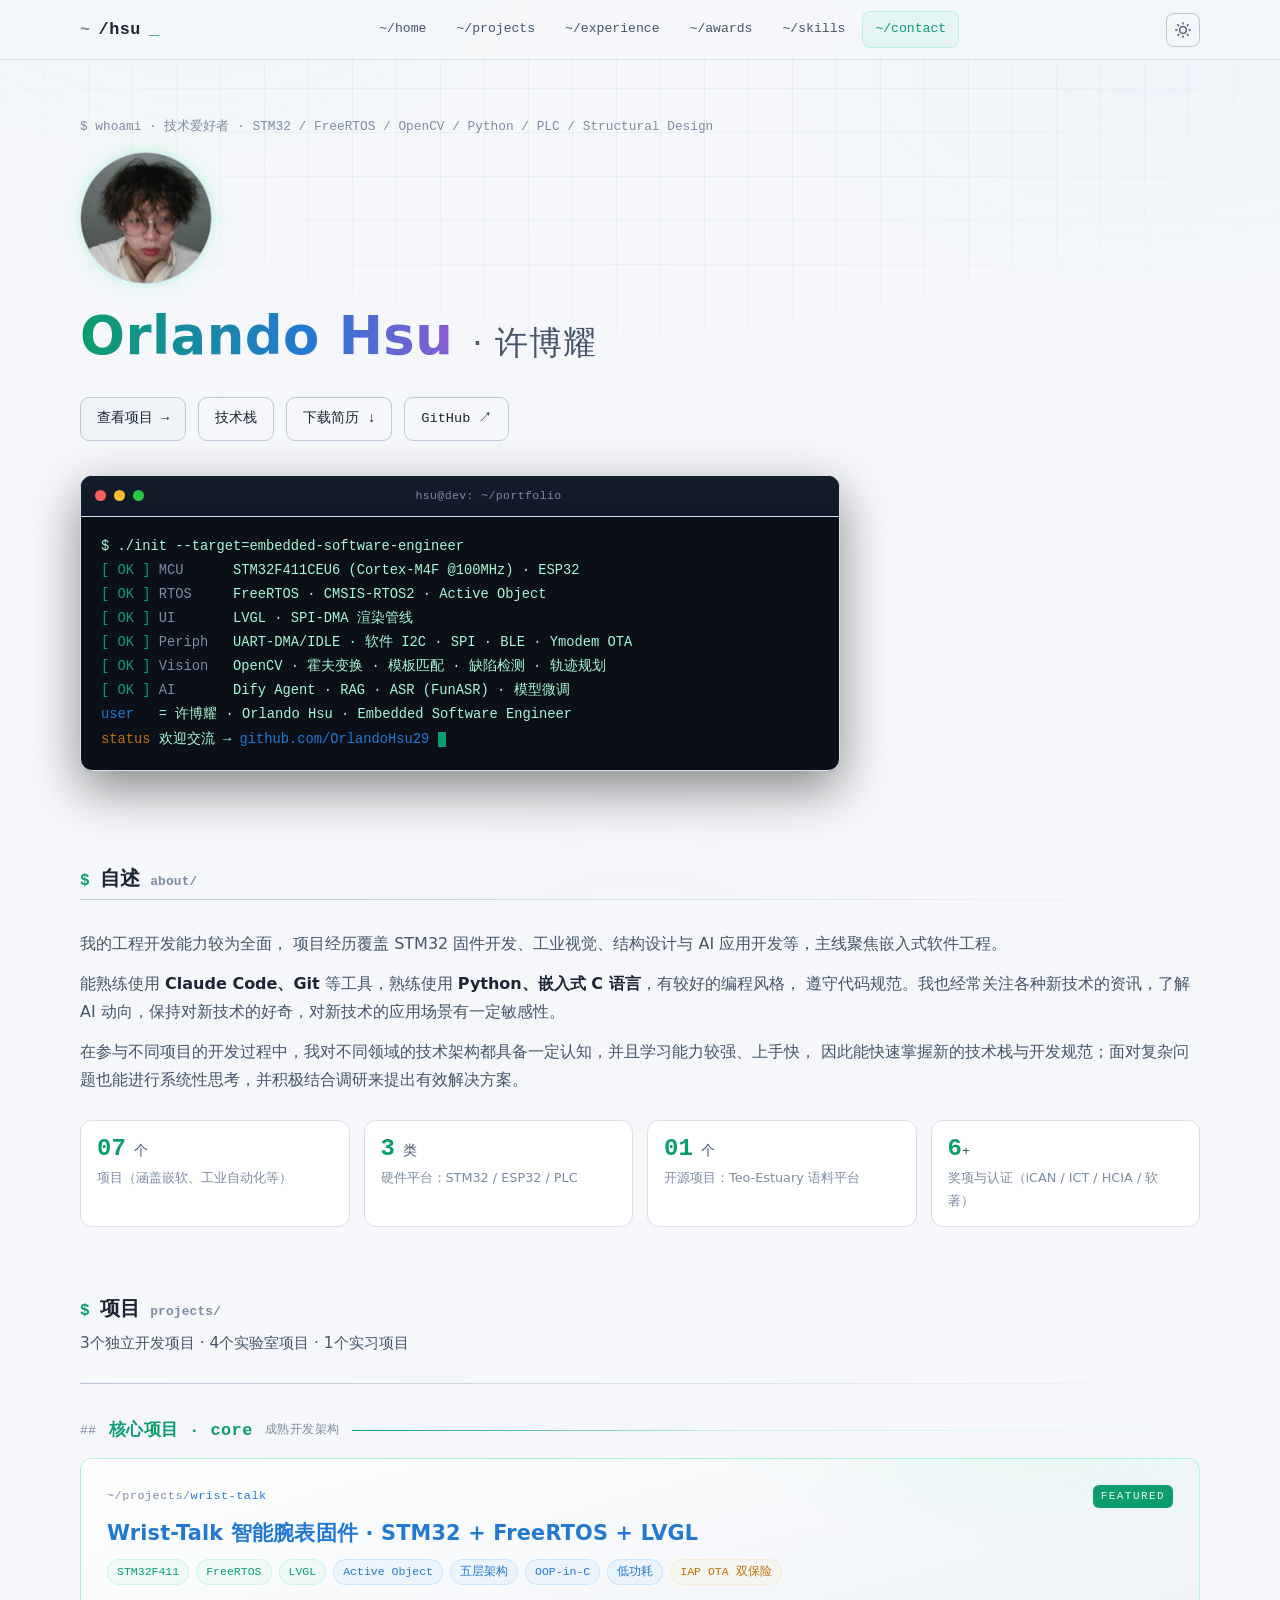
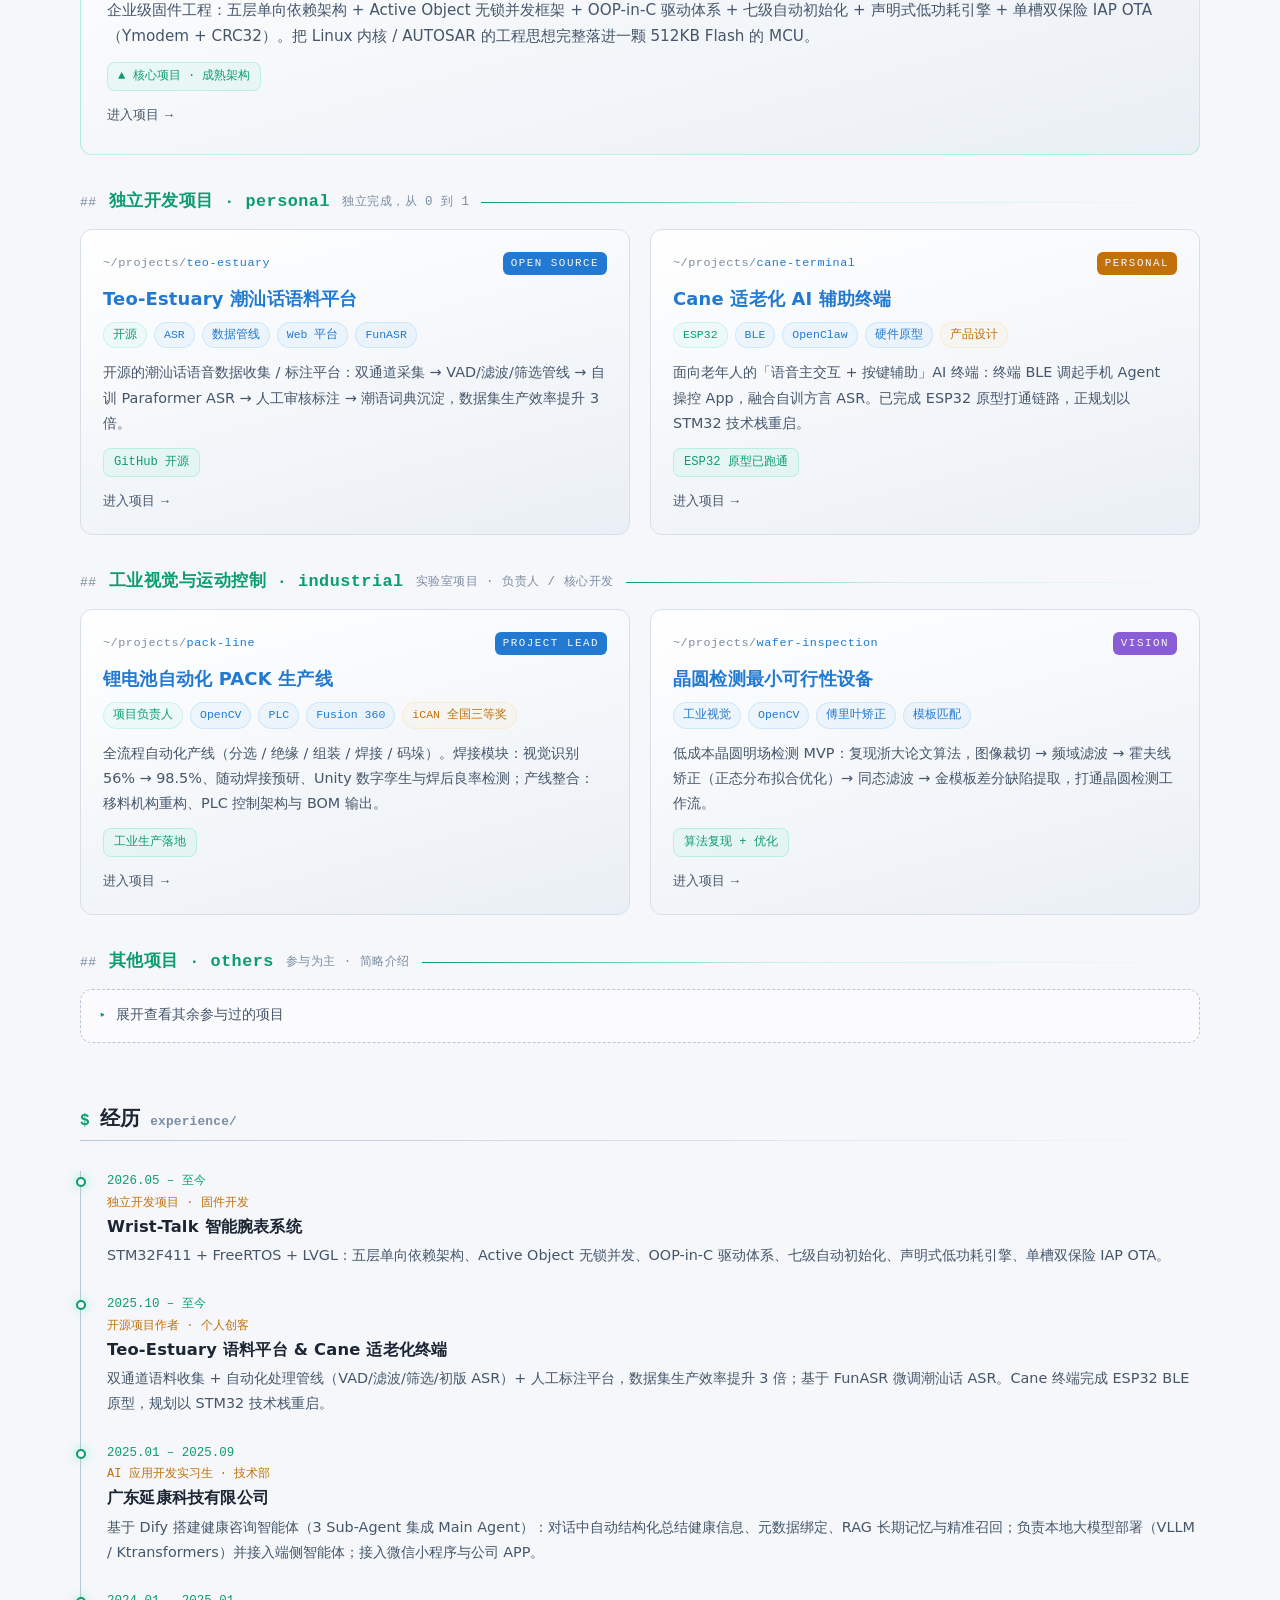
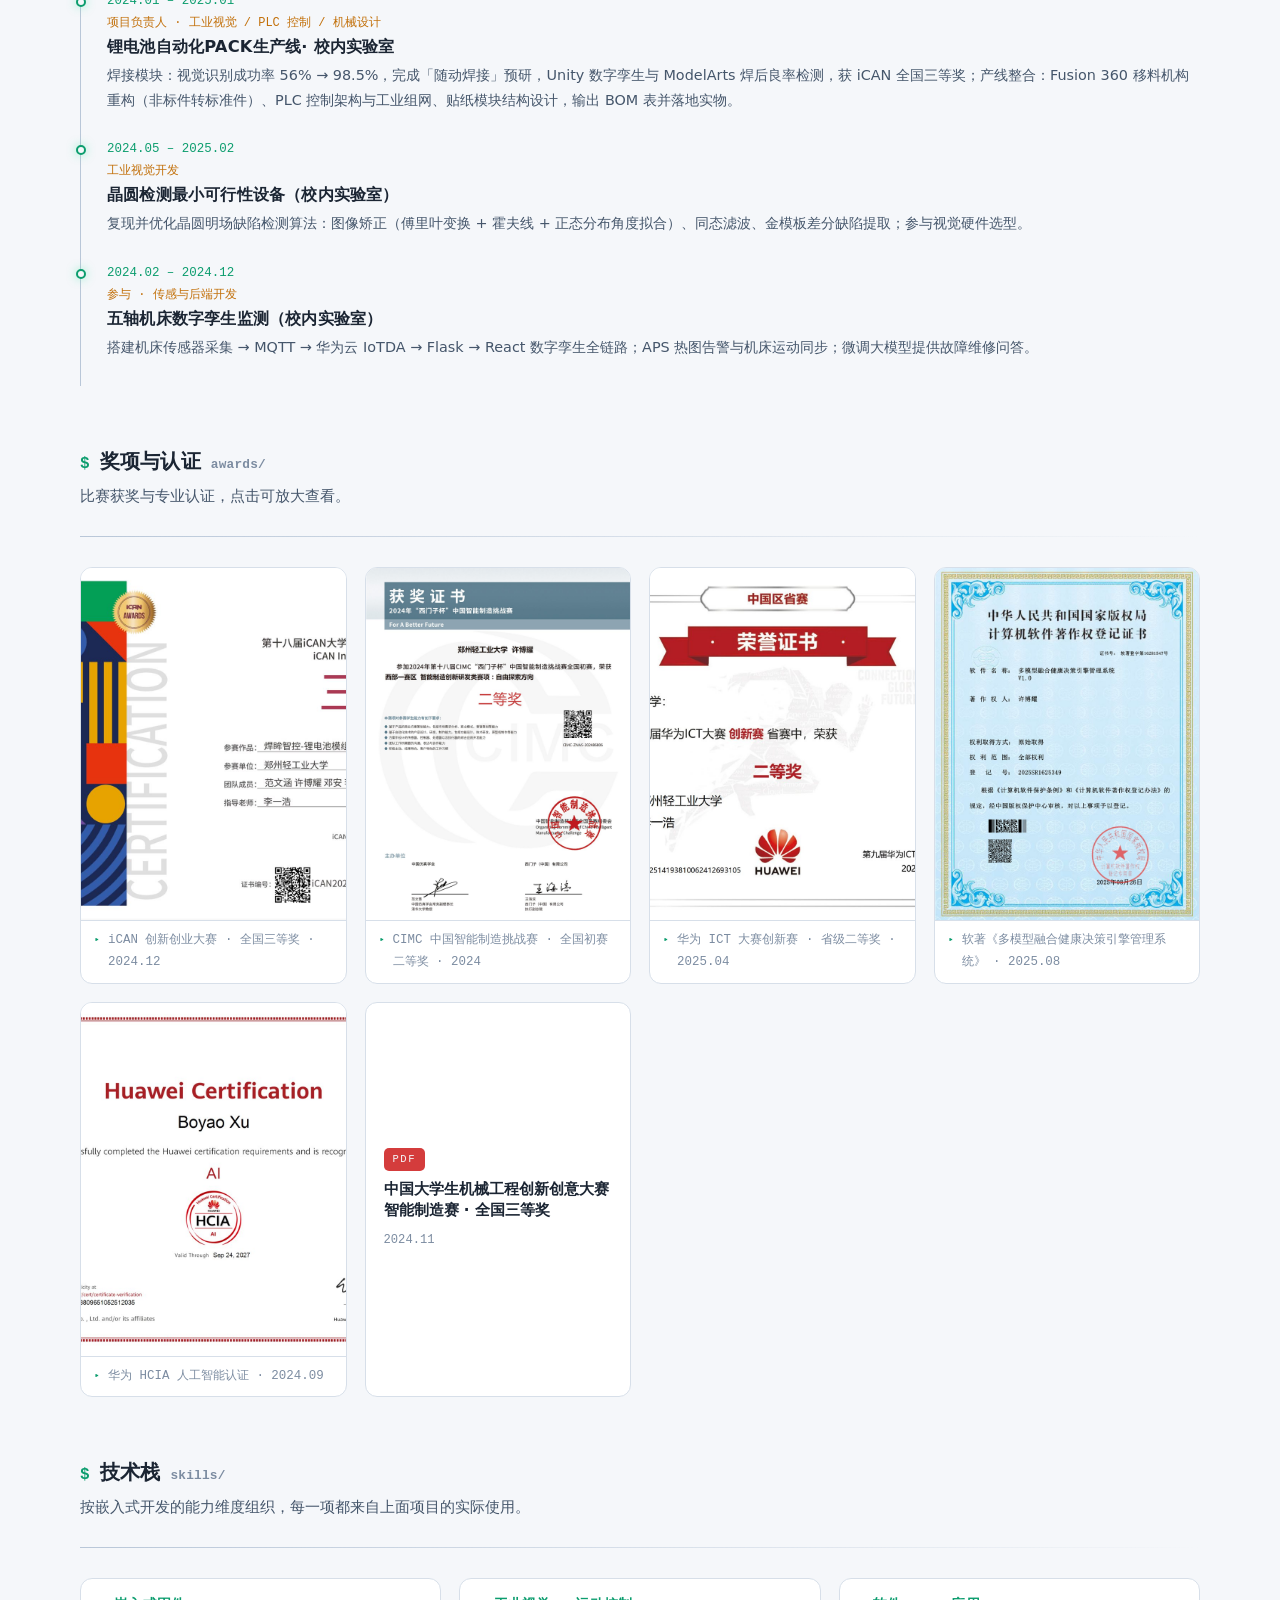
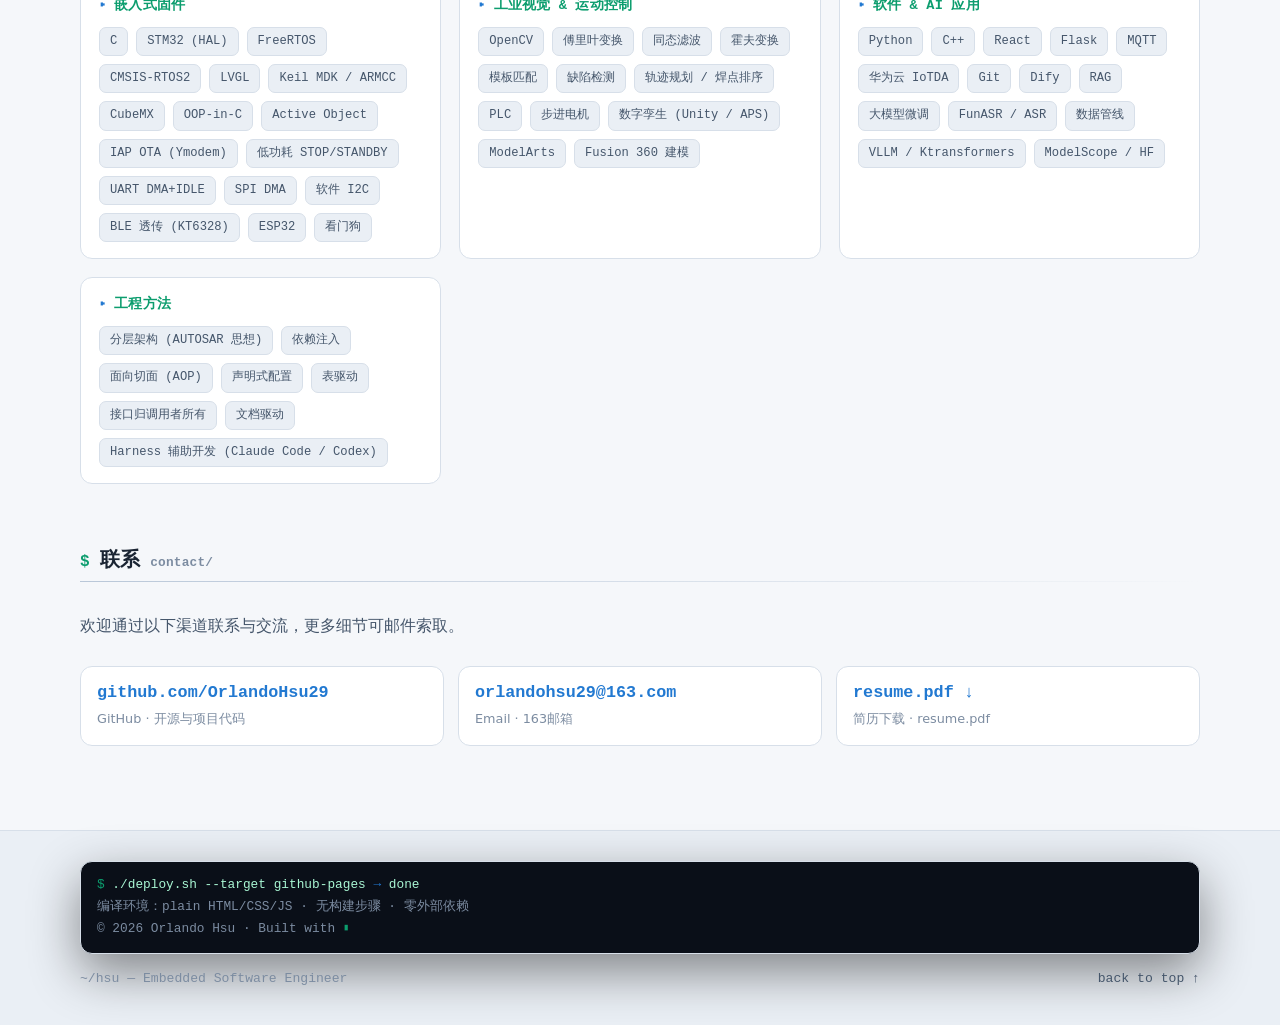
==== commit 60bdf180: "优化样式" ====
--- a/index.html
+++ b/index.html
@@ -6,7 +6,7 @@
 <title>许博耀 · Orlando Hsu</title>
 <meta name="description" content="许博耀（Orlando Hsu）· 项目作品集">
 <link rel="icon" type="image/svg+xml" href="favicon.svg">
-<link rel="stylesheet" href="assets/css/main.css?v=4">
+<link rel="stylesheet" href="assets/css/main.css?v=5">
 </head>
 <body>
 <div class="bg-grid"></div>
@@ -387,6 +387,6 @@
   </div>
 </footer>
 
-<script src="assets/js/main.js?v=4"></script>
+<script src="assets/js/main.js?v=5"></script>
 </body>
 </html>
--- a/assets/css/main.css
+++ b/assets/css/main.css
@@ -124,6 +124,7 @@
   font-family:var(--mono); font-size:.85rem;
   padding:9px 16px; border-radius:9px; cursor:pointer;
   border:1px solid var(--border-2); color:var(--text); background:var(--surface-2);
+  box-shadow:0 0 0 rgba(0,0,0,0);
   transition:.18s;
 }
 .btn:hover{ border-color:var(--accent); color:var(--accent); box-shadow:0 0 14px rgba(62,230,164,.15); }
@@ -238,12 +239,12 @@
   opacity:0; transition:opacity .35s;
   pointer-events:none;
 }
-/* 悬停：仅上浮 + 边框高亮，无阴影（!important 压过 .reveal.visible） */
+/* 悬停：上浮 + 边框高亮 + 平滑阴影（基础透明阴影保证过渡渐显） */
 .card:hover,
 .card.featured:hover{
   transform:translateY(-4px) !important;
   border-color:var(--accent);
-  box-shadow:none !important;
+  box-shadow:0 14px 34px rgba(0,0,0,.30), 0 0 26px rgba(62,230,164,.06);
 }
 .card:hover::before{ opacity:1; }
 .card .code{ font-family:var(--mono); font-size:.74rem; color:var(--text-faint); letter-spacing:.5px; }
@@ -347,7 +348,9 @@
 .skill-chip{
   font-family:var(--mono); font-size:.76rem; color:var(--text-dim);
   border:1px solid var(--border); border-radius:7px; padding:3px 10px;
-  background:var(--bg-soft); transition:.15s;
+  background:var(--bg-soft);
+  box-shadow:0 0 0 rgba(0,0,0,0);
+  transition:.15s;
 }
 .skill-chip:hover{ color:var(--accent); border-color:var(--accent); box-shadow:0 0 10px rgba(62,230,164,.12); }
 
@@ -382,10 +385,11 @@
 figure.shot{
   border:1px solid var(--border); border-radius:var(--radius);
   background:var(--surface); overflow:hidden;
-  transition:border-color .18s, transform .18s;
-  cursor:zoom-in;
-}
-figure.shot:hover{ border-color:rgba(62,230,164,.5); transform:translateY(-2px); }
+  box-shadow:0 0 0 rgba(0,0,0,0);
+  transition:border-color .25s ease, transform .25s ease, box-shadow .25s ease;
+  cursor:pointer;
+}
+figure.shot:hover{ border-color:rgba(62,230,164,.5); transform:translateY(-2px); box-shadow:0 12px 28px rgba(0,0,0,.28); }
 figure.shot img{ width:100%; aspect-ratio:16/10; object-fit:cover; background:#060a10; }
 figure.shot video{ width:100%; display:block; background:#060a10; }
 figure.shot.nozoom{ cursor:default; }
@@ -411,20 +415,26 @@
 .lightbox.open{ display:flex; }
 .lightbox .frame{ max-width:min(1200px, 94vw); width:100%; }
 .lightbox .lb-img{ width:100%; max-height:78vh; object-fit:contain; border-radius:10px; background:#060a10; border:1px solid var(--border-2); }
-.lightbox .lb-cap{ font-family:var(--mono); font-size:.82rem; color:var(--text-dim); text-align:center; margin-top:14px; }
+.lightbox .lb-cap{ font-family:var(--mono); font-size:.82rem; color:#93a4ba; text-align:center; margin-top:14px; }
 .lightbox .lb-close{
   position:absolute; top:18px; right:22px; font-family:var(--mono); font-size:1.2rem;
-  color:var(--text-dim); background:none; border:1px solid var(--border-2); border-radius:8px;
+  color:#aebfd2; background:rgba(255,255,255,.07);
+  border:1.5px solid #3a4a63; border-radius:9px;
   width:40px; height:40px; cursor:pointer;
-}
-.lightbox .lb-close:hover{ color:var(--accent); border-color:var(--accent); }
+  backdrop-filter:blur(10px); -webkit-backdrop-filter:blur(10px);
+  transition:.18s;
+}
+.lightbox .lb-close:hover{ color:#3ee6a4; border-color:#3ee6a4; background:rgba(62,230,164,.12); }
 .lightbox .lb-nav{
   position:absolute; top:50%; transform:translateY(-50%);
-  font-family:var(--mono); font-size:1.1rem; color:var(--text-dim);
-  background:none; border:1px solid var(--border-2); border-radius:8px;
+  font-family:var(--mono); font-size:1.1rem; color:#aebfd2;
+  background:rgba(255,255,255,.07);
+  border:1.5px solid #3a4a63; border-radius:9px;
   width:44px; height:44px; cursor:pointer;
-}
-.lightbox .lb-nav:hover{ color:var(--accent); border-color:var(--accent); }
+  backdrop-filter:blur(10px); -webkit-backdrop-filter:blur(10px);
+  transition:.18s;
+}
+.lightbox .lb-nav:hover{ color:#3ee6a4; border-color:#3ee6a4; background:rgba(62,230,164,.12); }
 .lightbox .lb-nav.prev{ left:18px; } .lightbox .lb-nav.next{ right:18px; }
 
 /* ---------- project page hero ---------- */
@@ -471,9 +481,11 @@
 .pager{ display:grid; grid-template-columns:1fr 1fr; gap:14px; margin:40px 0 10px; }
 .pager a{
   border:1px solid var(--border); border-radius:var(--radius); padding:16px 18px;
-  background:var(--surface); color:var(--text-dim); transition:.18s;
-}
-.pager a:hover{ border-color:var(--accent); color:var(--text); transform:translateY(-2px); }
+  background:var(--surface); color:var(--text-dim);
+  box-shadow:0 0 0 rgba(0,0,0,0);
+  transition:.18s;
+}
+.pager a:hover{ border-color:var(--accent); color:var(--text); transform:translateY(-2px); box-shadow:0 8px 22px rgba(0,0,0,.26); }
 .pager .dir{ font-family:var(--mono); font-size:.72rem; color:var(--text-faint); }
 .pager .name{ font-family:var(--mono); font-size:.95rem; margin-top:3px; color:var(--accent); }
 .pager a.next{ text-align:right; }
@@ -503,7 +515,9 @@
   display:flex; flex-direction:column; gap:8px; justify-content:center;
   border:1px solid var(--border); border-radius:var(--radius);
   background:var(--surface); padding:20px 18px; min-height:150px;
-  color:var(--text-dim); transition:.18s;
+  color:var(--text-dim);
+  box-shadow:0 0 0 rgba(0,0,0,0);
+  transition:.18s;
 }
 .award-pdf:hover{ border-color:var(--accent); color:var(--text); transform:translateY(-2px); box-shadow:0 0 18px rgba(62,230,164,.08); }
 .award-pdf .pdf-badge{
@@ -730,3 +744,18 @@
 [data-theme="light"] .pline svg line[stroke="#2a3a52"]{ stroke:#b9c7d8; }
 [data-theme="light"] .pline svg path[fill="#2a3a52"]{ fill:#b9c7d8; }
 [data-theme="light"] .pline svg line[stroke="#1f2b3d"]{ stroke:#d7dfe9; }
+
+/* ============================================================
+   修复：.reveal 的 transition（仅 opacity/transform）会覆盖
+   同优先级元素（.card / .award-pdf）的过渡列表，导致 box-shadow
+   不参与过渡、阴影闪现。用复合选择器恢复完整过渡。
+   ============================================================ */
+.card.reveal{
+  transition:transform .25s ease, border-color .25s ease, box-shadow .25s ease, opacity .55s ease;
+}
+.award-pdf.reveal{
+  transition:transform .18s ease, border-color .18s ease, box-shadow .18s ease, opacity .55s ease;
+}
+
+/* 浅色模式文字选中：深色文字 + 浅绿底（深色模式保持绿底白字） */
+[data-theme="light"] ::selection{ background:rgba(12,157,110,.22); color:#0a1f16; }
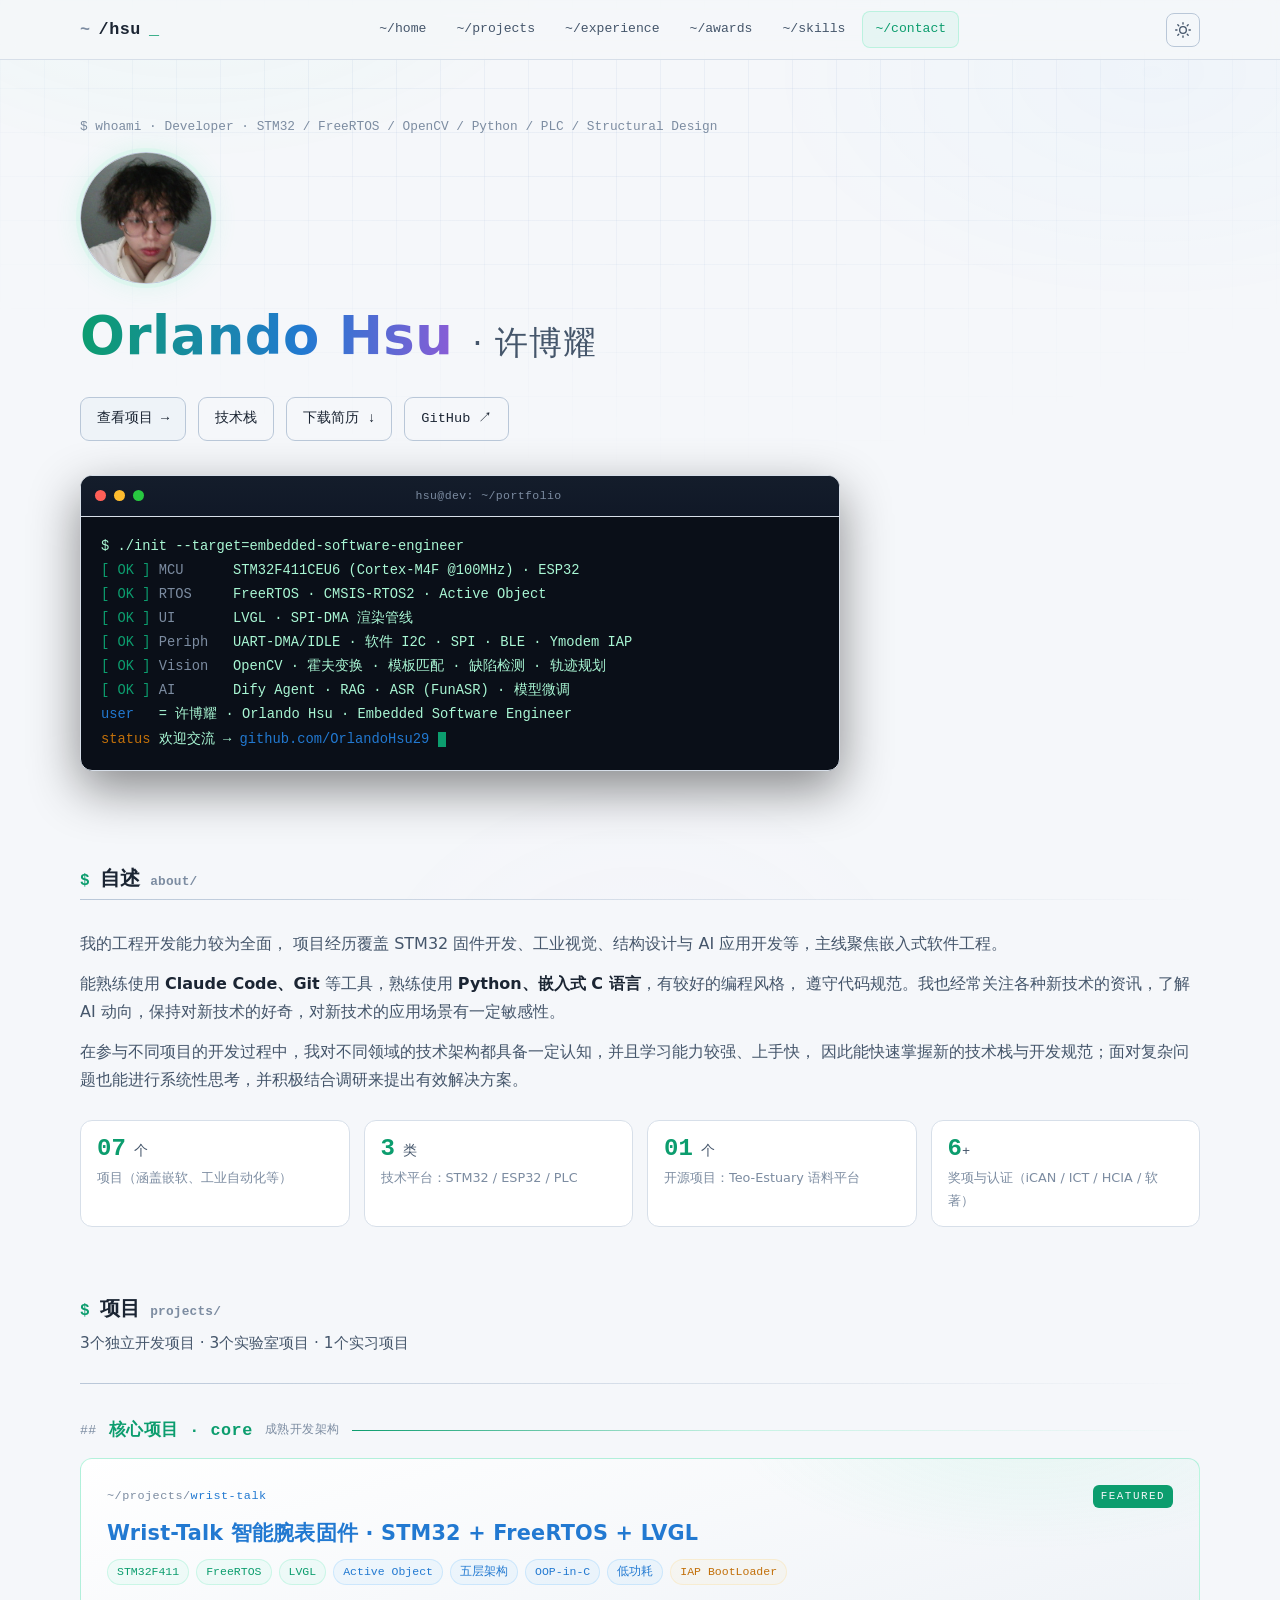
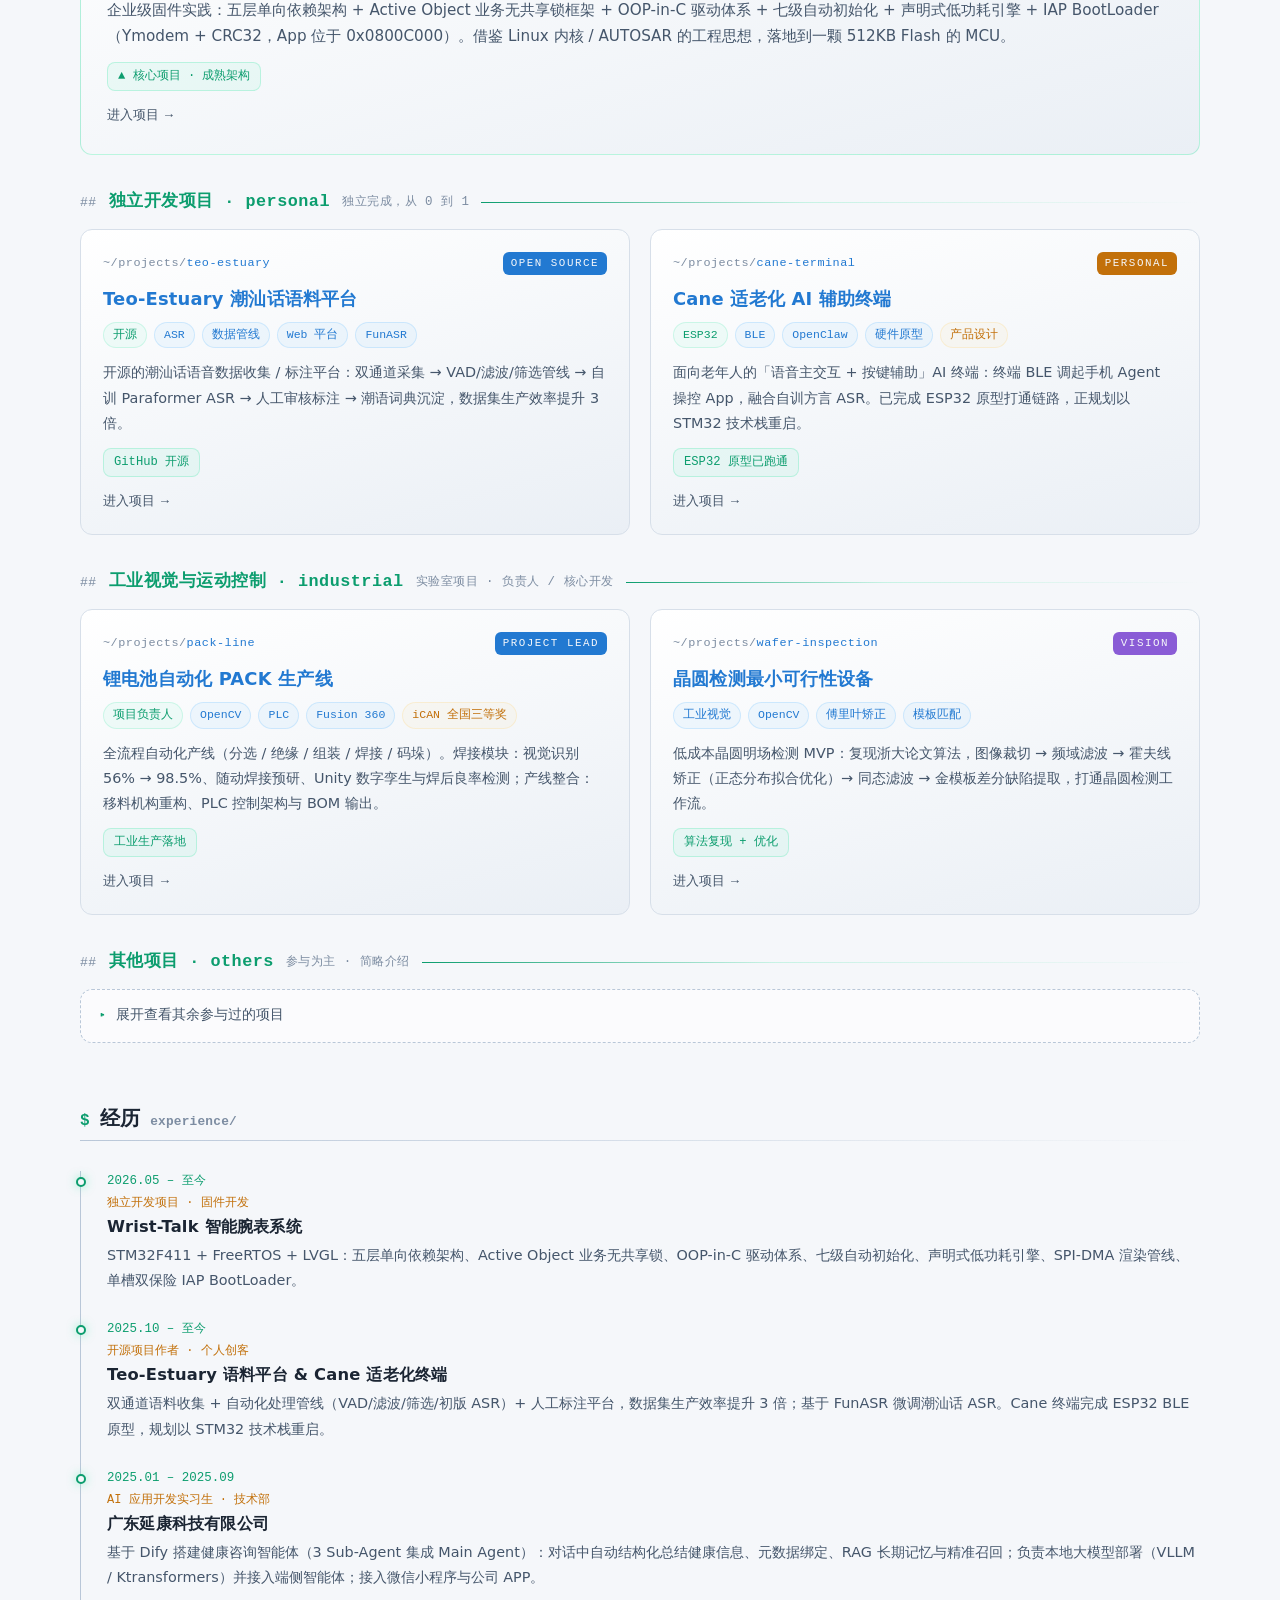
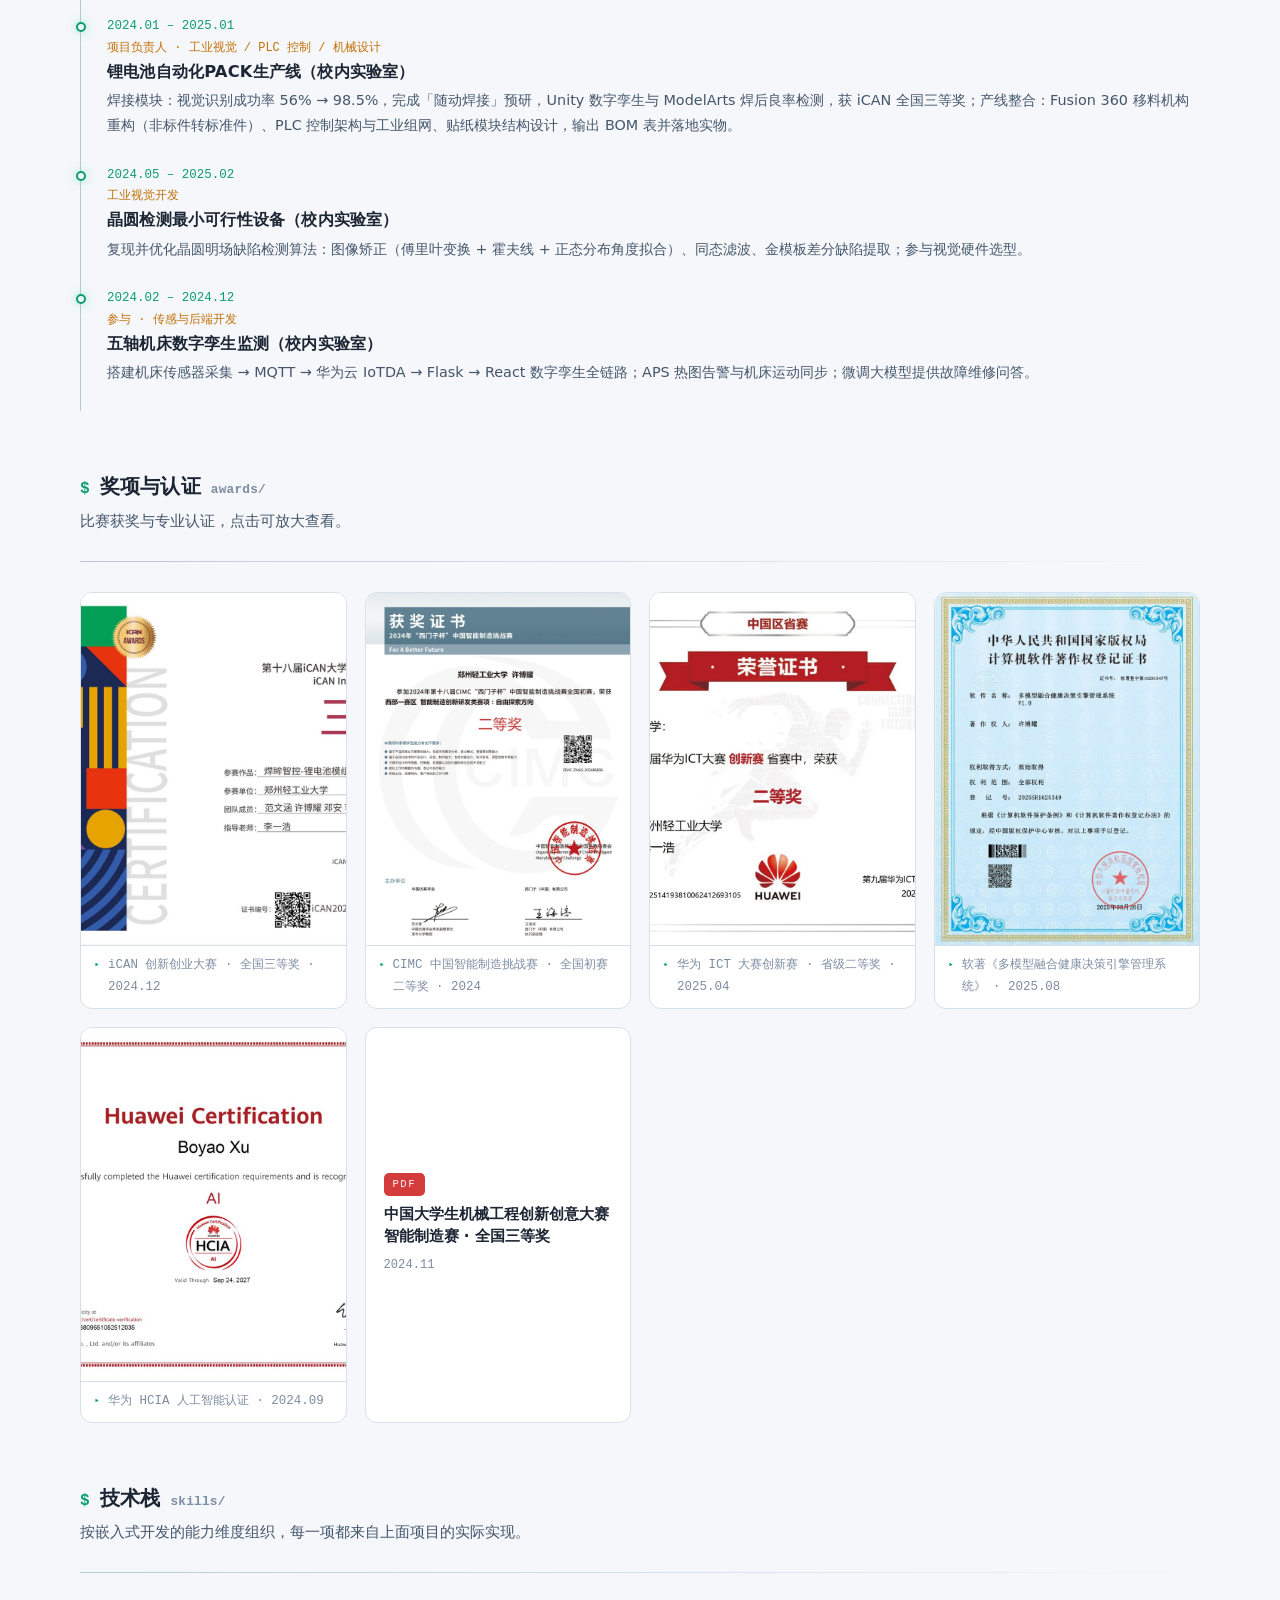
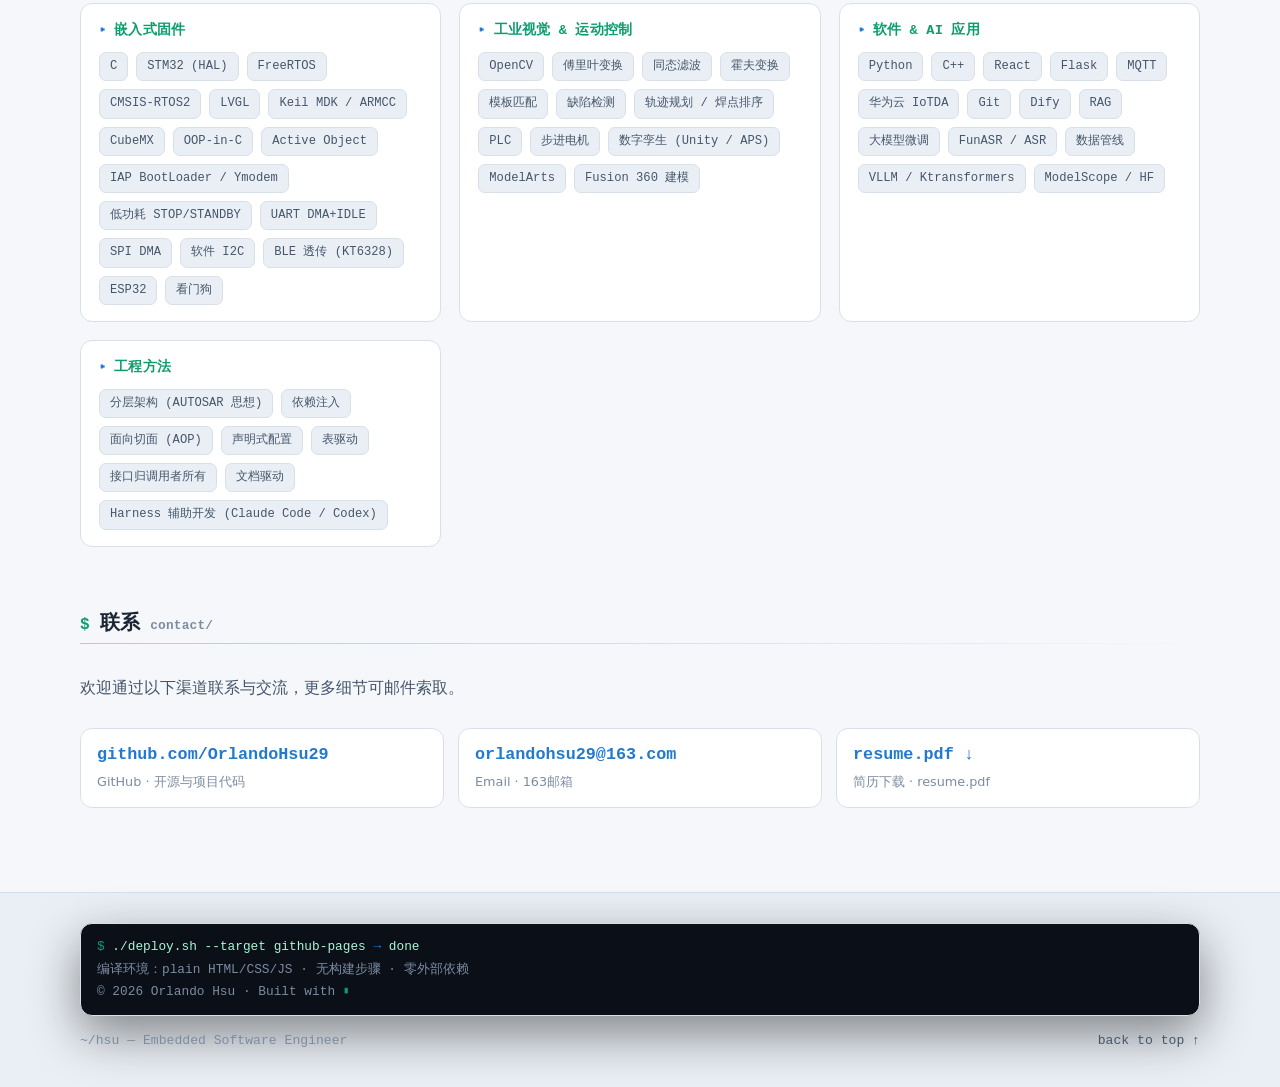
==== commit b4bbc13b: "docs: align Wrist-Talk portfolio technical stack" ====
--- a/index.html
+++ b/index.html
@@ -6,7 +6,7 @@
 <title>许博耀 · Orlando Hsu</title>
 <meta name="description" content="许博耀（Orlando Hsu）· 项目作品集">
 <link rel="icon" type="image/svg+xml" href="favicon.svg">
-<link rel="stylesheet" href="assets/css/main.css?v=5">
+<link rel="stylesheet" href="assets/css/main.css?v=6">
 </head>
 <body>
 <div class="bg-grid"></div>
@@ -35,7 +35,7 @@
 <!-- ======================= HERO ======================= -->
 <section class="hero">
   <div class="container">
-    <div class="intro-line">$ whoami · 技术爱好者 · STM32 / FreeRTOS / OpenCV / Python / PLC / Structural Design </div>
+    <div class="intro-line">$ whoami · Developer · STM32 / FreeRTOS / OpenCV / Python / PLC / Structural Design </div>
     <img class="avatar" src="assets/img/head.jpg" alt="许博耀 Orlando Hsu">
     <h1><span class="grad">Orlando Hsu</span> <span class="thin">· 许博耀</span></h1>
     <div class="cta">
@@ -55,7 +55,7 @@
         <div class="line boot-line"><span class="ok">[ OK ]</span> <span class="dim">MCU</span>      STM32F411CEU6 (Cortex-M4F @100MHz) · ESP32</div>
         <div class="line boot-line"><span class="ok">[ OK ]</span> <span class="dim">RTOS</span>     FreeRTOS · CMSIS-RTOS2 · Active Object</div>
         <div class="line boot-line"><span class="ok">[ OK ]</span> <span class="dim">UI</span>       LVGL · SPI-DMA 渲染管线</div>
-        <div class="line boot-line"><span class="ok">[ OK ]</span> <span class="dim">Periph</span>   UART-DMA/IDLE · 软件 I2C · SPI · BLE · Ymodem OTA</div>
+        <div class="line boot-line"><span class="ok">[ OK ]</span> <span class="dim">Periph</span>   UART-DMA/IDLE · 软件 I2C · SPI · BLE · Ymodem IAP</div>
         <div class="line boot-line"><span class="ok">[ OK ]</span> <span class="dim">Vision</span>   OpenCV · 霍夫变换 · 模板匹配 · 缺陷检测 · 轨迹规划</div>
         <div class="line boot-line"><span class="ok">[ OK ]</span> <span class="dim">AI</span>       Dify Agent · RAG · ASR (FunASR) · 模型微调</div>
         <div class="line boot-line"><span class="info">user</span>   = 许博耀 · Orlando Hsu · Embedded Software Engineer</div>
@@ -87,7 +87,7 @@
 
     <div class="stat-strip reveal">
       <div class="stat"><div class="num">07<small> 个</small></div><div class="lbl">项目（涵盖嵌软、工业自动化等）</div></div>
-      <div class="stat"><div class="num">3<small> 类</small></div><div class="lbl">硬件平台：STM32 / ESP32 / PLC</div></div>
+      <div class="stat"><div class="num">3<small> 类</small></div><div class="lbl">技术平台：STM32 / ESP32 / PLC</div></div>
       <div class="stat"><div class="num">01<small> 个</small></div><div class="lbl">开源项目：Teo-Estuary 语料平台</div></div>
       <div class="stat"><div class="num">6<small>+</small></div><div class="lbl">奖项与认证（iCAN / ICT / HCIA / 软著）</div></div>
     </div>
@@ -98,7 +98,7 @@
 <section class="sec" id="projects">
   <div class="container">
     <h2 class="sec-title reveal"><span class="prompt">$</span> 项目 <span class="idx">projects/</span></h2>
-    <p class="sec-desc reveal">3个独立开发项目 · 4个实验室项目 · 1个实习项目</p>
+    <p class="sec-desc reveal">3个独立开发项目 · 3个实验室项目 · 1个实习项目</p>
     <div class="sec-line reveal"></div>
 
     <!-- ===== 核心项目 ===== -->
@@ -112,12 +112,12 @@
       <div class="tags">
         <span class="tag grn">STM32F411</span><span class="tag grn">FreeRTOS</span><span class="tag grn">LVGL</span>
         <span class="tag">Active Object</span><span class="tag">五层架构</span><span class="tag">OOP-in-C</span>
-        <span class="tag">低功耗</span><span class="tag alt">IAP OTA 双保险</span>
+        <span class="tag">低功耗</span><span class="tag alt">IAP BootLoader</span>
       </div>
       <p class="overview">
-        企业级固件工程：五层单向依赖架构 + Active Object 无锁并发框架 + OOP-in-C 驱动体系 + 七级自动初始化 +
-        声明式低功耗引擎 + 单槽双保险 IAP OTA（Ymodem + CRC32）。把 Linux 内核 /
-        AUTOSAR 的工程思想完整落进一颗 512KB Flash 的 MCU。
+        企业级固件实践：五层单向依赖架构 + Active Object 业务无共享锁框架 + OOP-in-C 驱动体系 + 七级自动初始化 +
+        声明式低功耗引擎 + IAP BootLoader（Ymodem + CRC32，App 位于 0x0800C000）。借鉴 Linux 内核 /
+        AUTOSAR 的工程思想，落地到一颗 512KB Flash 的 MCU。
       </p>
       <div class="metric">▲ 核心项目 · 成熟架构</div>
       <span class="go">进入项目 <span class="arr">→</span></span>
@@ -222,7 +222,7 @@
         <div class="when">2026.05 – 至今</div>
         <div class="role">独立开发项目 · 固件开发</div>
         <h4>Wrist-Talk 智能腕表系统</h4>
-        <p>STM32F411 + FreeRTOS + LVGL：五层单向依赖架构、Active Object 无锁并发、OOP-in-C 驱动体系、七级自动初始化、声明式低功耗引擎、单槽双保险 IAP OTA。</p>
+        <p>STM32F411 + FreeRTOS + LVGL：五层单向依赖架构、Active Object 业务无共享锁、OOP-in-C 驱动体系、七级自动初始化、声明式低功耗引擎、SPI-DMA 渲染管线、单槽双保险 IAP BootLoader。</p>
       </div>
       <div class="tl-item">
         <div class="when">2025.10 – 至今</div>
@@ -239,7 +239,7 @@
       <div class="tl-item">
         <div class="when">2024.01 – 2025.01</div>
         <div class="role">项目负责人 · 工业视觉 / PLC 控制 / 机械设计</div>
-        <h4>锂电池自动化PACK生产线· 校内实验室</h4>
+        <h4>锂电池自动化PACK生产线（校内实验室）</h4>
         <p>焊接模块：视觉识别成功率 56% → 98.5%，完成「随动焊接」预研，Unity 数字孪生与 ModelArts 焊后良率检测，获 iCAN 全国三等奖；产线整合：Fusion 360 移料机构重构（非标件转标准件）、PLC 控制架构与工业组网、贴纸模块结构设计，输出 BOM 表并落地实物。</p>
       </div>
       <div class="tl-item">
@@ -298,7 +298,7 @@
 <section class="sec" id="skills">
   <div class="container">
     <h2 class="sec-title reveal"><span class="prompt">$</span> 技术栈 <span class="idx">skills/</span></h2>
-    <p class="sec-desc reveal">按嵌入式开发的能力维度组织，每一项都来自上面项目的实际使用。</p>
+    <p class="sec-desc reveal">按嵌入式开发的能力维度组织，每一项都来自上面项目的实际实现。</p>
     <div class="sec-line reveal"></div>
     <div class="skill-groups reveal">
       <div class="skill-group">
@@ -307,7 +307,7 @@
           <span class="skill-chip">C</span><span class="skill-chip">STM32 (HAL)</span><span class="skill-chip">FreeRTOS</span>
           <span class="skill-chip">CMSIS-RTOS2</span><span class="skill-chip">LVGL</span><span class="skill-chip">Keil MDK / ARMCC</span>
           <span class="skill-chip">CubeMX</span><span class="skill-chip">OOP-in-C</span><span class="skill-chip">Active Object</span>
-          <span class="skill-chip">IAP OTA (Ymodem)</span><span class="skill-chip">低功耗 STOP/STANDBY</span>
+          <span class="skill-chip">IAP BootLoader / Ymodem</span><span class="skill-chip">低功耗 STOP/STANDBY</span>
           <span class="skill-chip">UART DMA+IDLE</span><span class="skill-chip">SPI DMA</span><span class="skill-chip">软件 I2C</span>
           <span class="skill-chip">BLE 透传 (KT6328)</span><span class="skill-chip">ESP32</span><span class="skill-chip">看门狗</span>
         </div>
@@ -387,6 +387,6 @@
   </div>
 </footer>
 
-<script src="assets/js/main.js?v=5"></script>
+<script src="assets/js/main.js?v=6"></script>
 </body>
-</html>+</html>
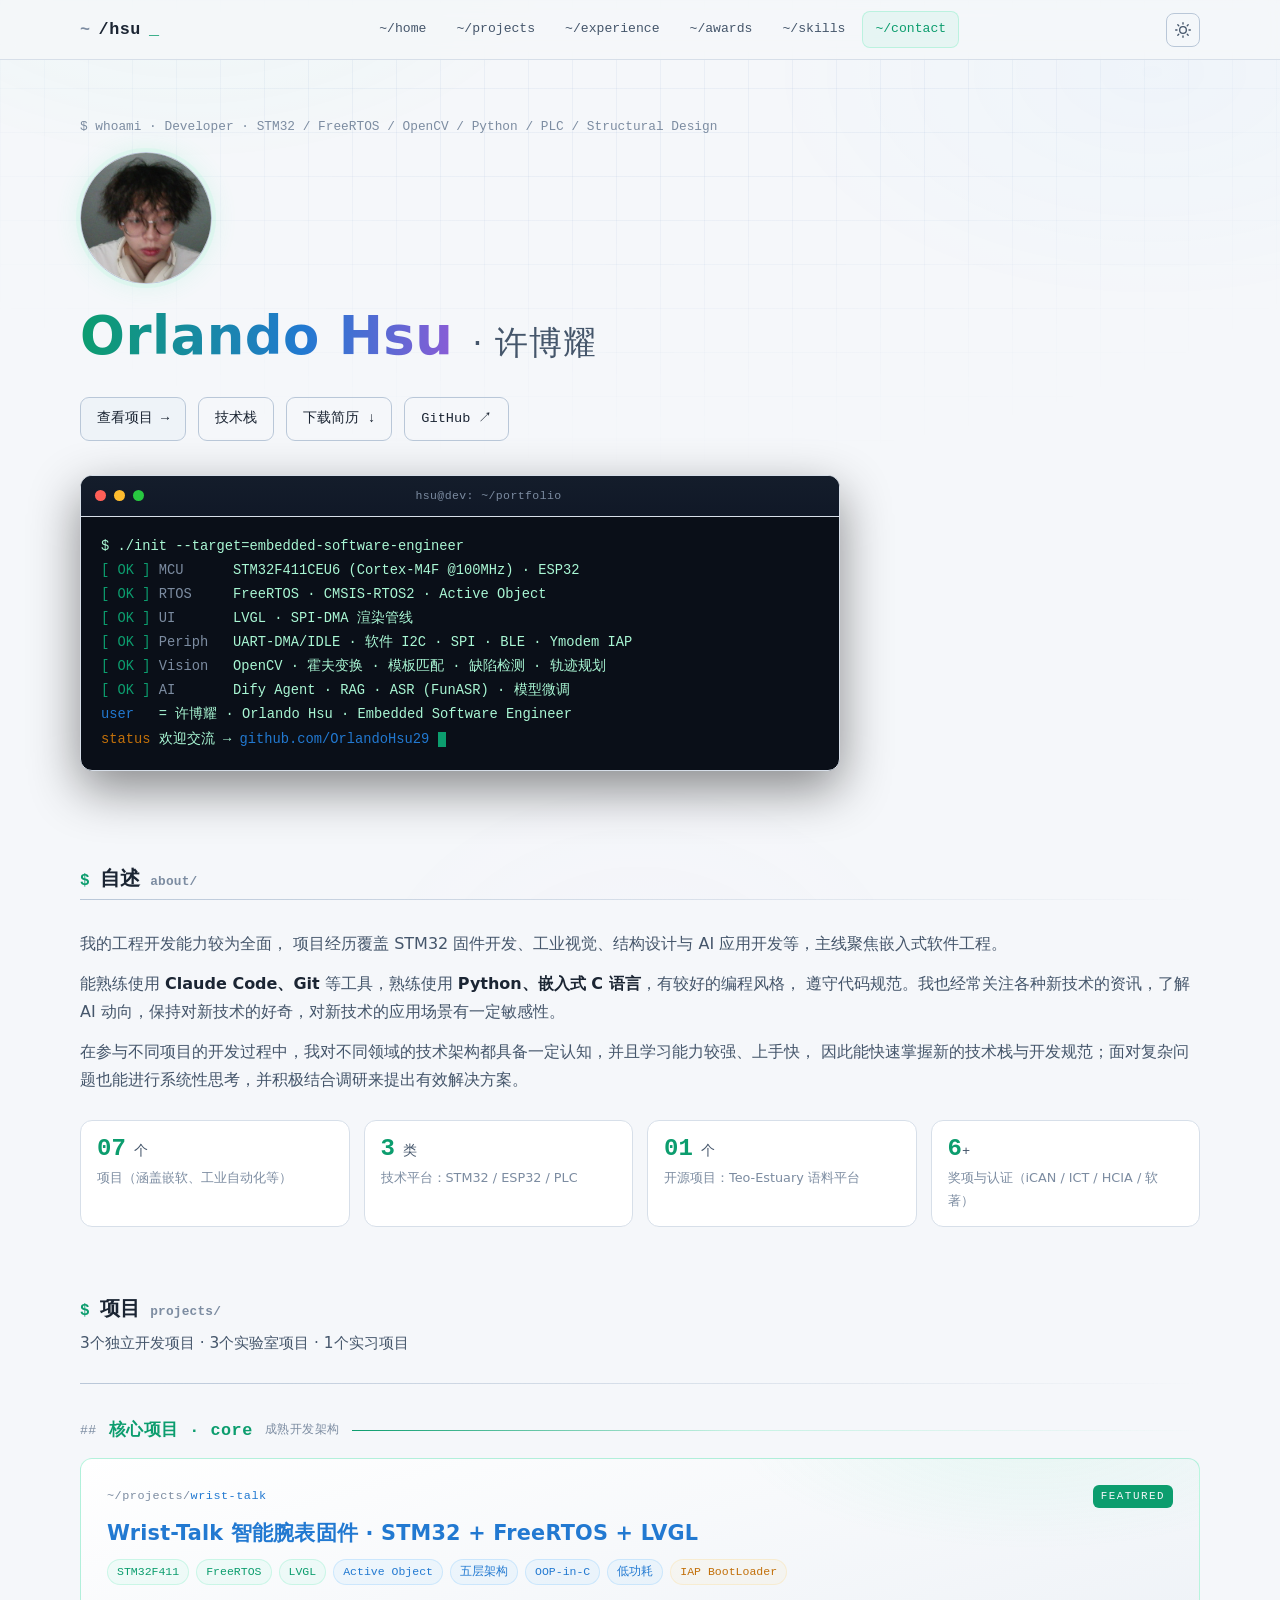
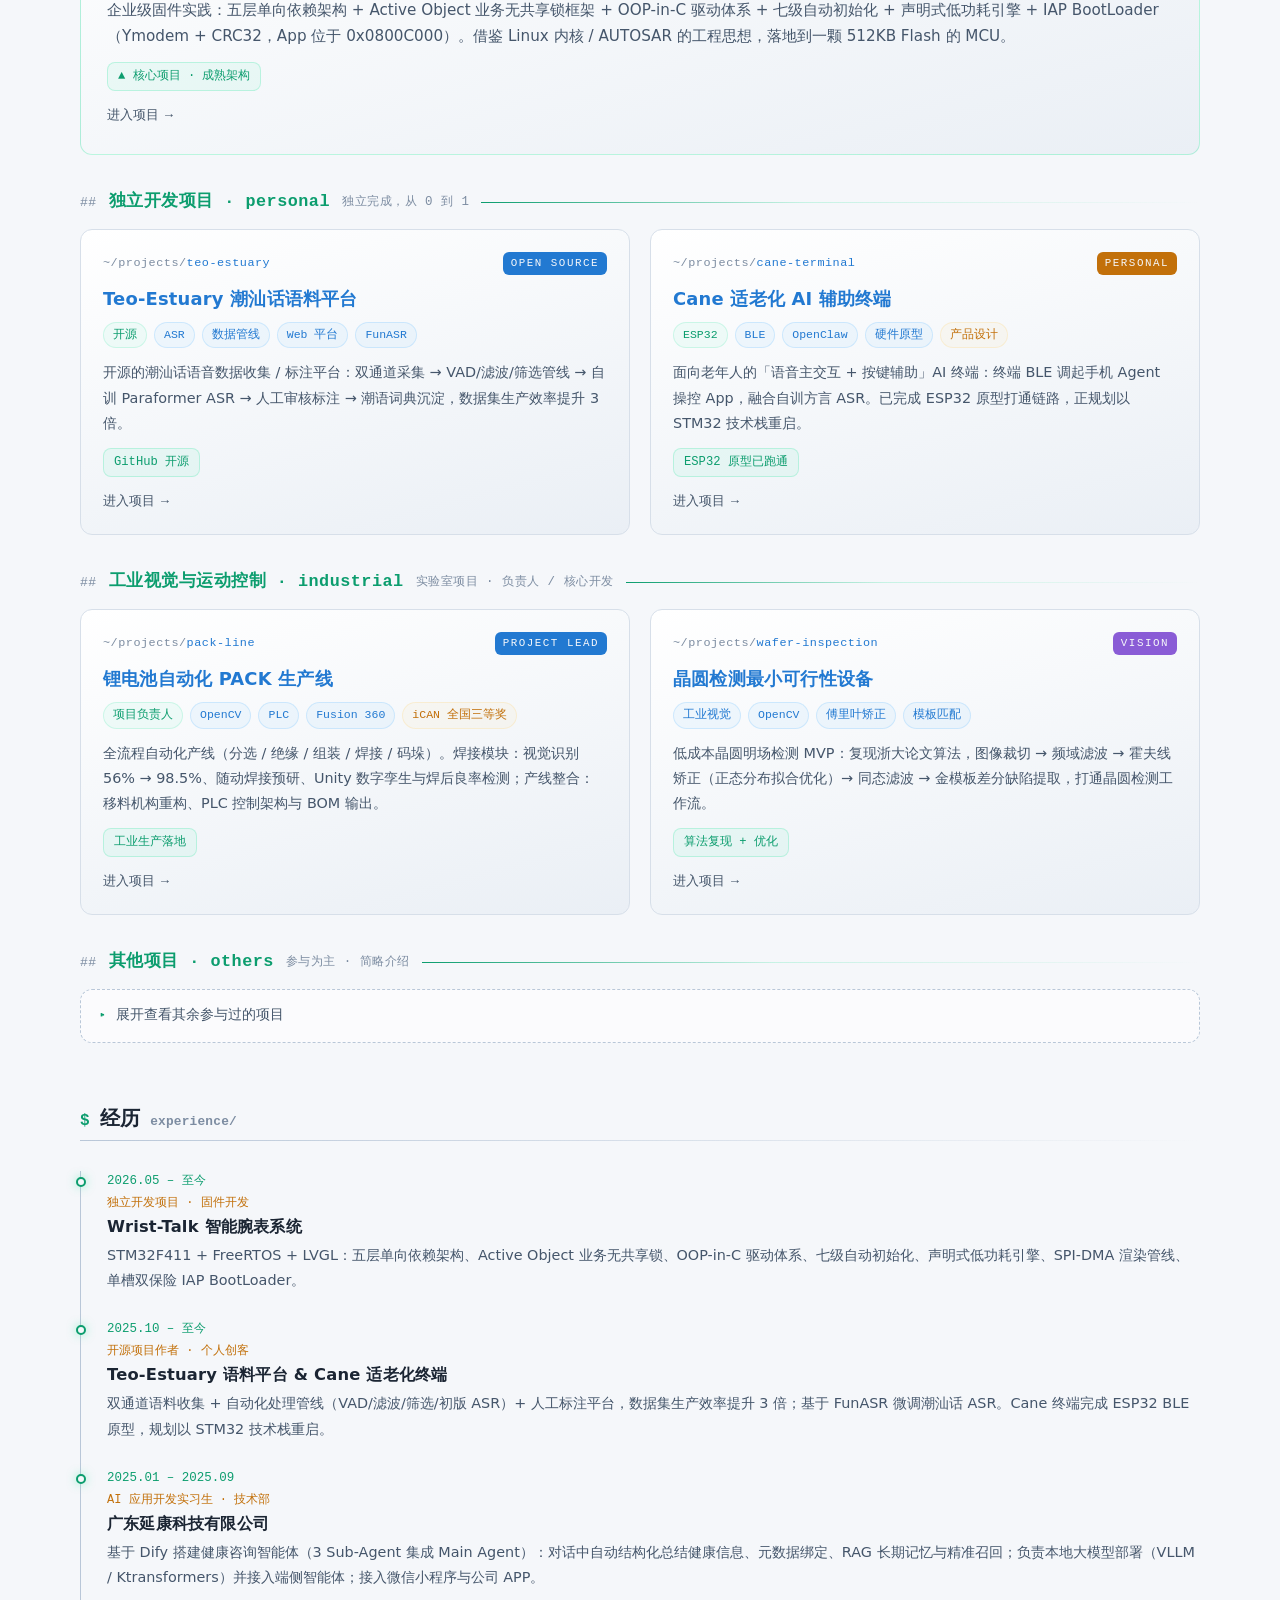
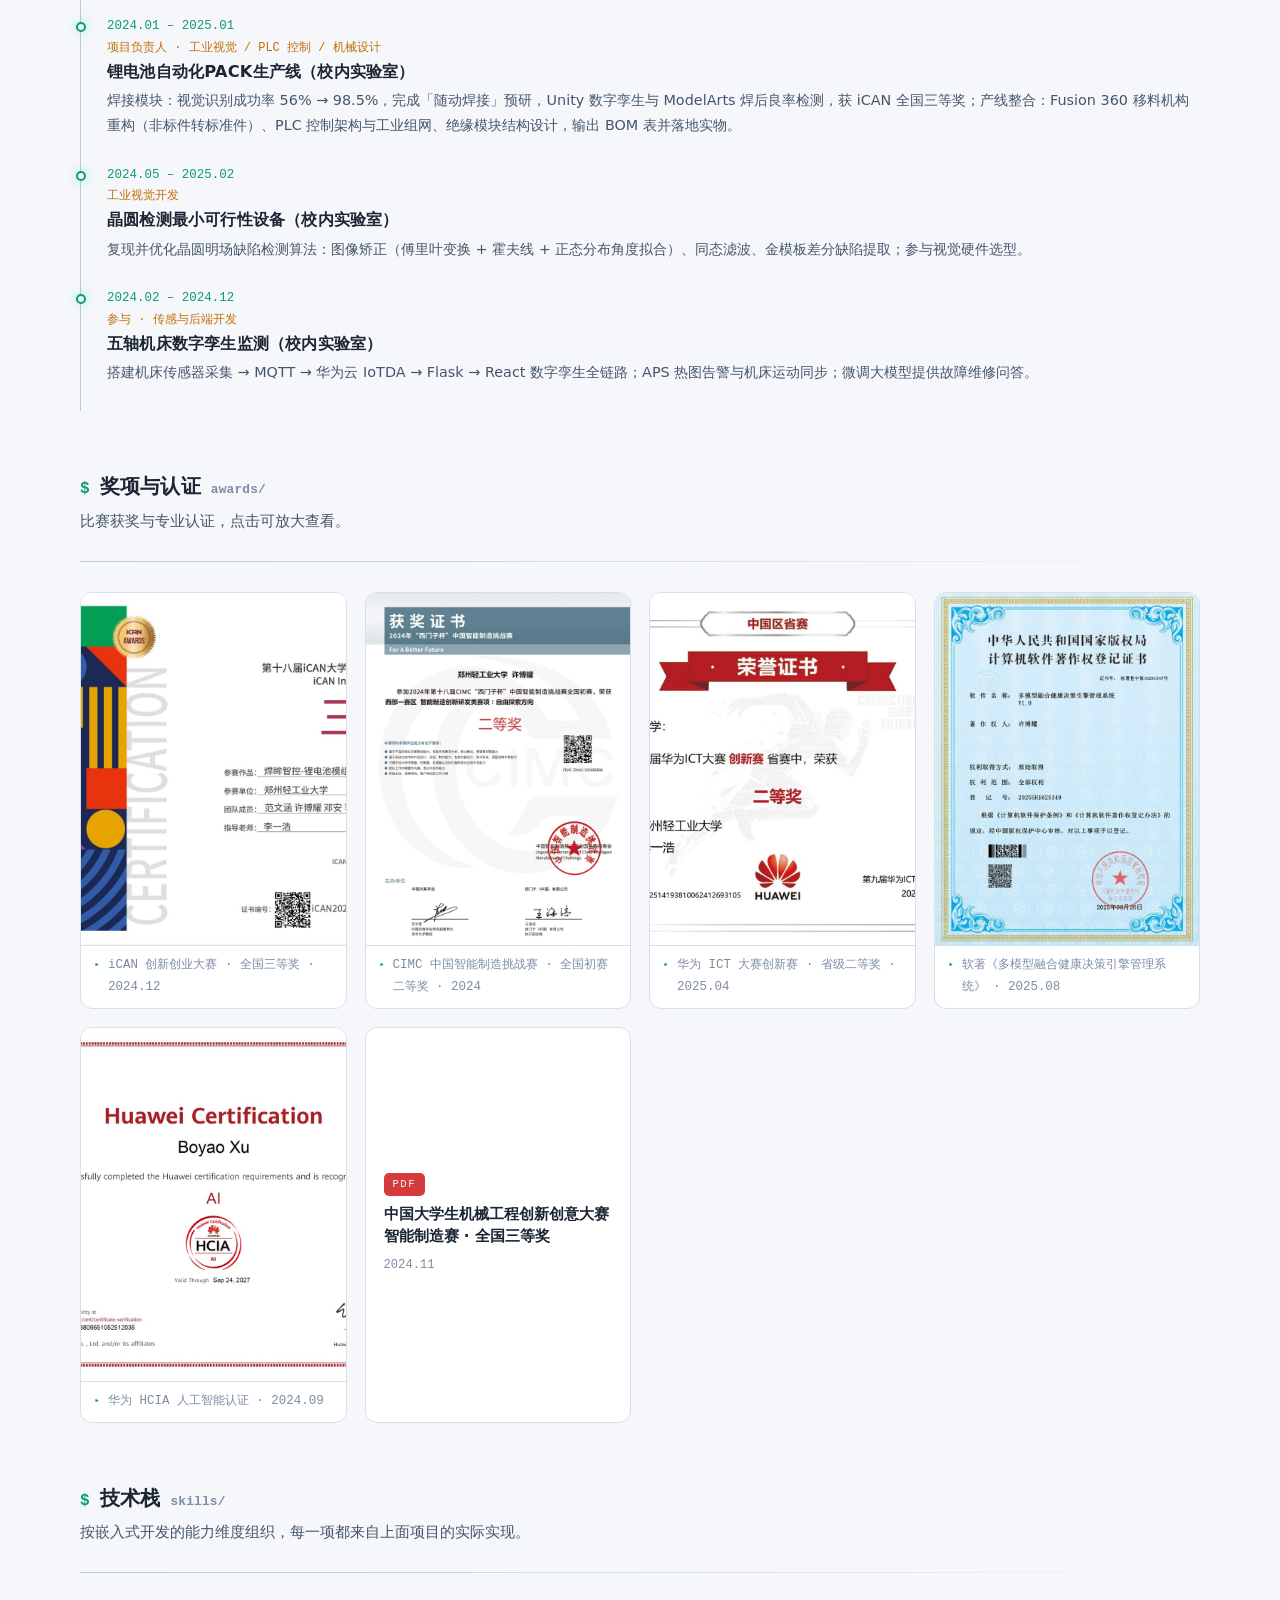
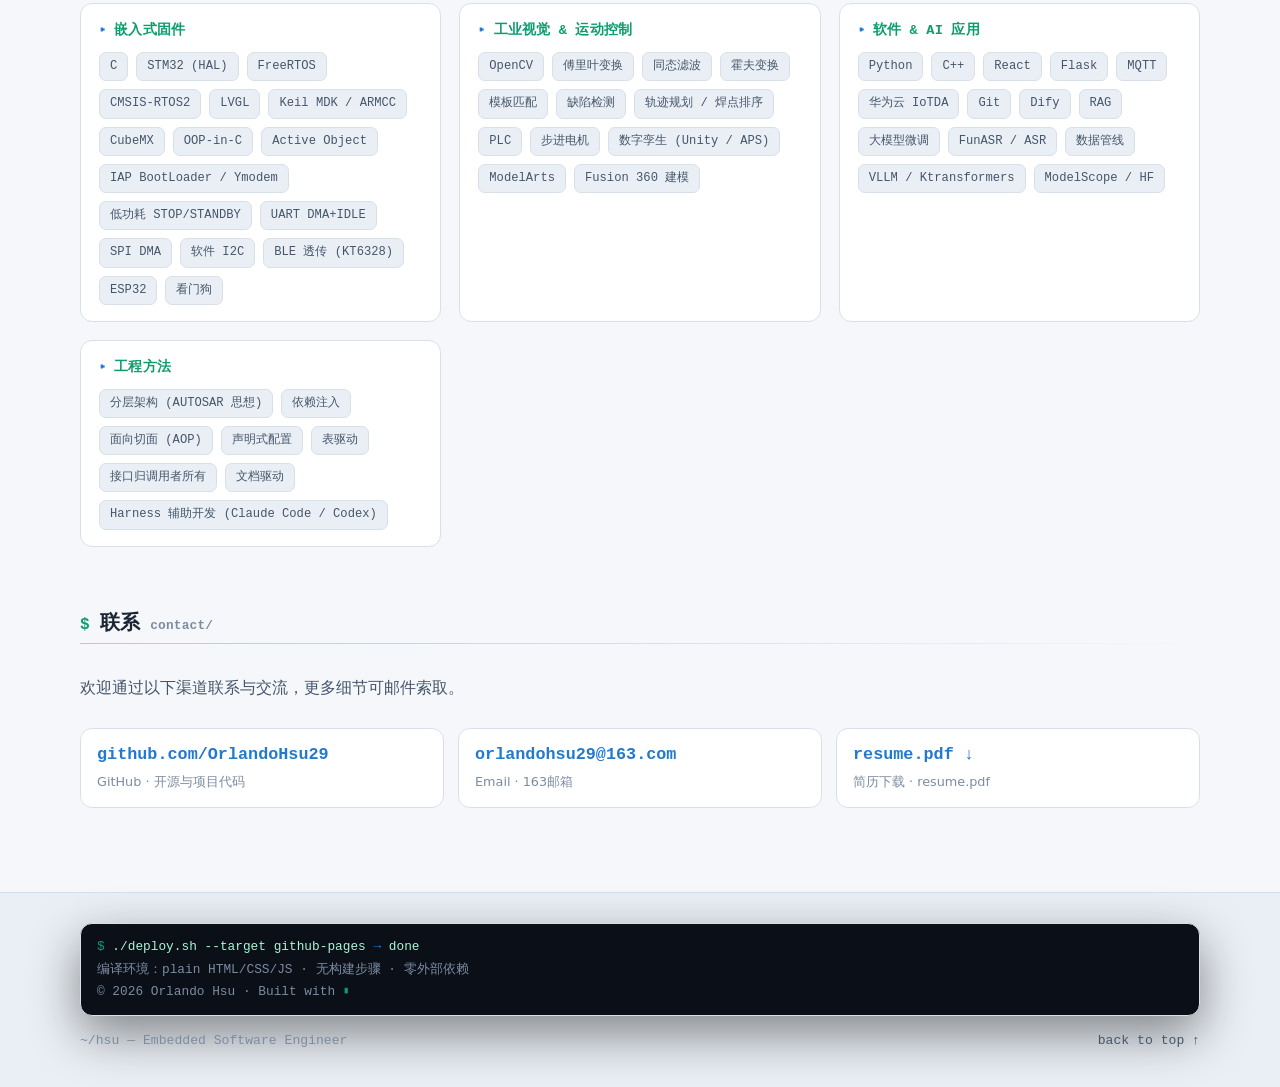
==== commit d31ece6f: "内容更新" ====
--- a/index.html
+++ b/index.html
@@ -6,7 +6,7 @@
 <title>许博耀 · Orlando Hsu</title>
 <meta name="description" content="许博耀（Orlando Hsu）· 项目作品集">
 <link rel="icon" type="image/svg+xml" href="favicon.svg">
-<link rel="stylesheet" href="assets/css/main.css?v=6">
+<link rel="stylesheet" href="assets/css/main.css?v=7">
 </head>
 <body>
 <div class="bg-grid"></div>
@@ -240,7 +240,7 @@
         <div class="when">2024.01 – 2025.01</div>
         <div class="role">项目负责人 · 工业视觉 / PLC 控制 / 机械设计</div>
         <h4>锂电池自动化PACK生产线（校内实验室）</h4>
-        <p>焊接模块：视觉识别成功率 56% → 98.5%，完成「随动焊接」预研，Unity 数字孪生与 ModelArts 焊后良率检测，获 iCAN 全国三等奖；产线整合：Fusion 360 移料机构重构（非标件转标准件）、PLC 控制架构与工业组网、贴纸模块结构设计，输出 BOM 表并落地实物。</p>
+        <p>焊接模块：视觉识别成功率 56% → 98.5%，完成「随动焊接」预研，Unity 数字孪生与 ModelArts 焊后良率检测，获 iCAN 全国三等奖；产线整合：Fusion 360 移料机构重构（非标件转标准件）、PLC 控制架构与工业组网、绝缘模块结构设计，输出 BOM 表并落地实物。</p>
       </div>
       <div class="tl-item">
         <div class="when">2024.05 – 2025.02</div>
@@ -387,6 +387,6 @@
   </div>
 </footer>
 
-<script src="assets/js/main.js?v=6"></script>
+<script src="assets/js/main.js?v=7"></script>
 </body>
 </html>
--- a/assets/css/main.css
+++ b/assets/css/main.css
@@ -646,6 +646,7 @@
   .nav .links a:last-child{ border-bottom:none; }
   .nav .links a.active{ background:rgba(62,230,164,.06); border-left:3px solid var(--accent); }
   .nav-burger{ display:block; }
+  .theme-toggle{ margin-left:auto; }
   .nav-proj{ font-size:.72rem; max-width:58%; }
   .hero{ padding:26px 0 30px; }
   .hero .intro-line{ font-size:.72rem; margin-bottom:12px; }
@@ -675,6 +676,7 @@
   .card h3{ font-size:1.02rem; }
   .card .overview{ font-size:.85rem; }
   .grid{ gap:14px; }
+  .grid.cols-2, .grid.cols-3{ grid-template-columns:1fr; }
   .fig-grid{ grid-template-columns:1fr; gap:12px; margin:16px 0; }
   .award-grid{ grid-template-columns:repeat(2, 1fr); gap:10px; }
   .award-pdf{ min-height:120px; padding:14px 12px; }
@@ -759,3 +761,14 @@
 
 /* 浅色模式文字选中：深色文字 + 浅绿底（深色模式保持绿底白字） */
 [data-theme="light"] ::selection{ background:rgba(12,157,110,.22); color:#0a1f16; }
+
+/* 深色容器（代码块/终端窗）在浅色模式下仍保持深色选中样式（绿底白字） */
+[data-theme="light"] pre::selection,
+[data-theme="light"] pre *::selection,
+[data-theme="light"] .term::selection,
+[data-theme="light"] .term *::selection,
+[data-theme="light"] .lightbox::selection,
+[data-theme="light"] .lightbox *::selection{
+  background:rgba(62,230,164,.28);
+  color:#eafff5;
+}
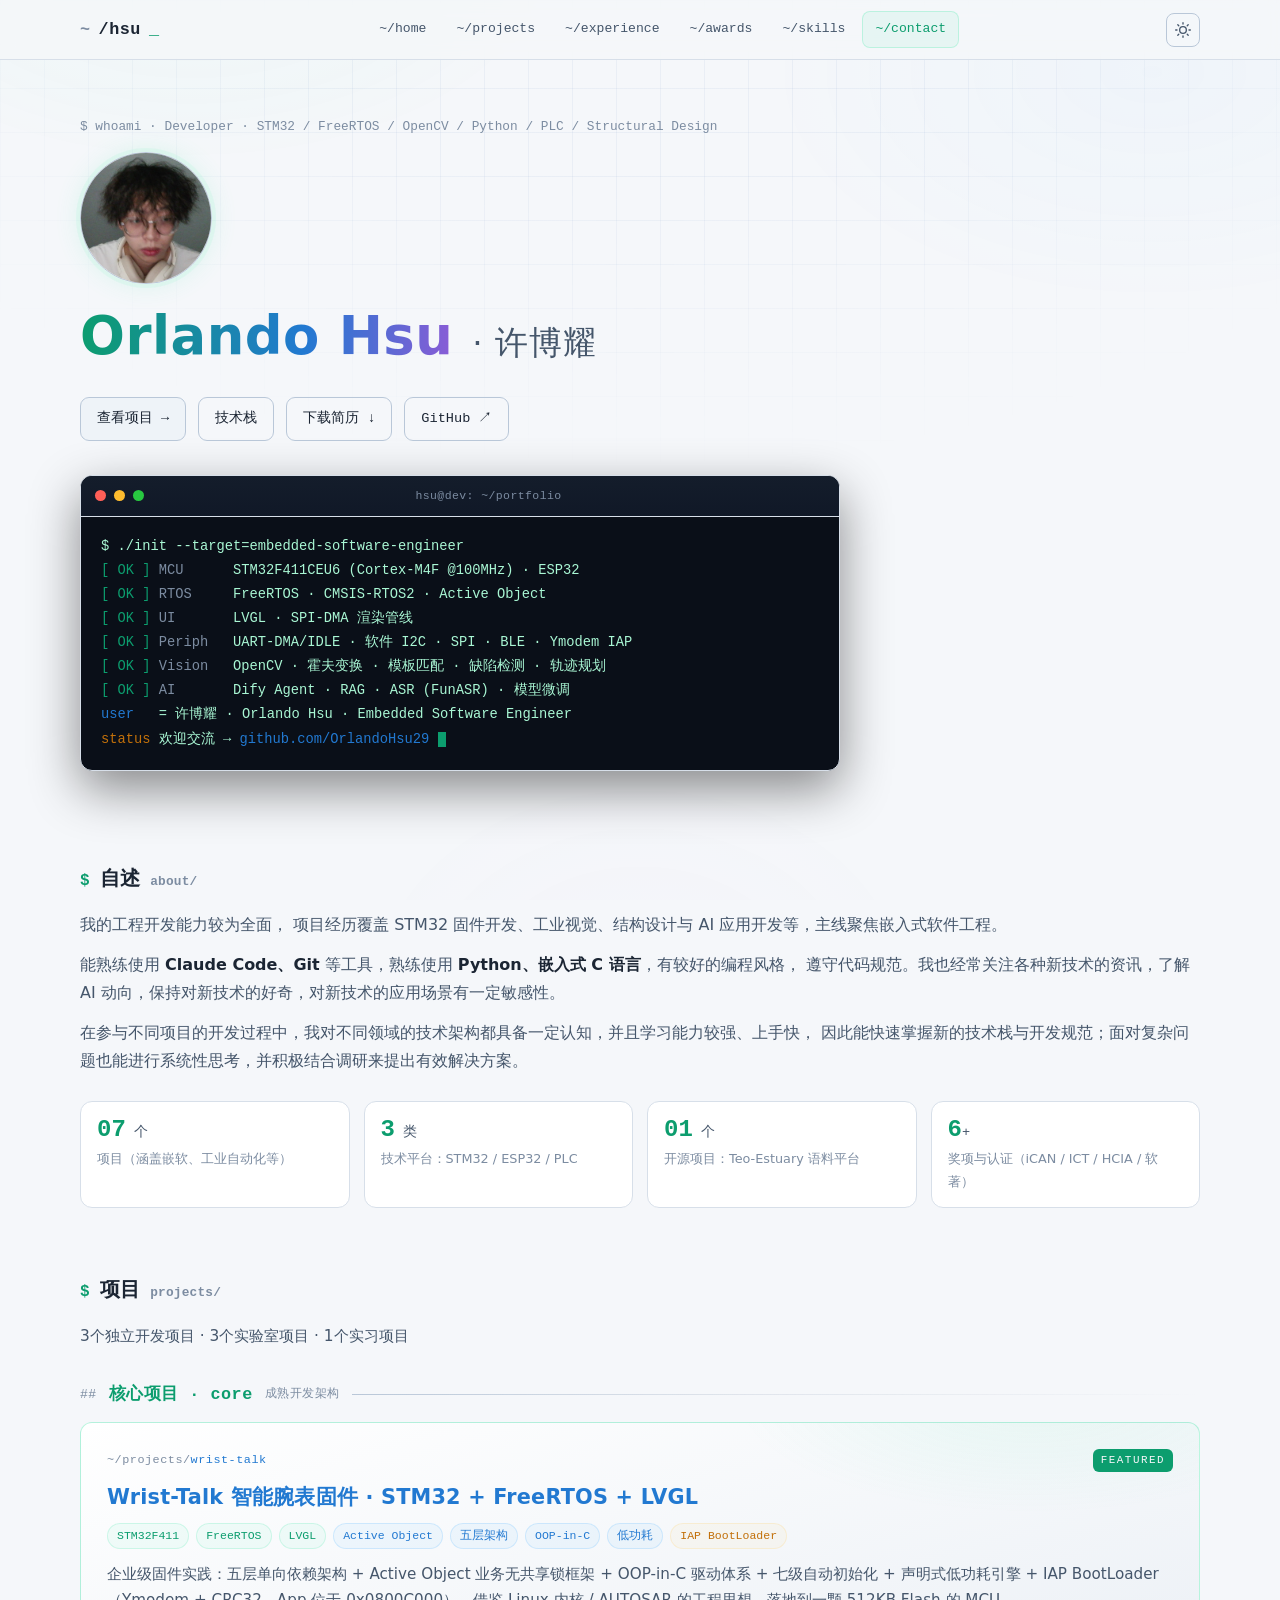
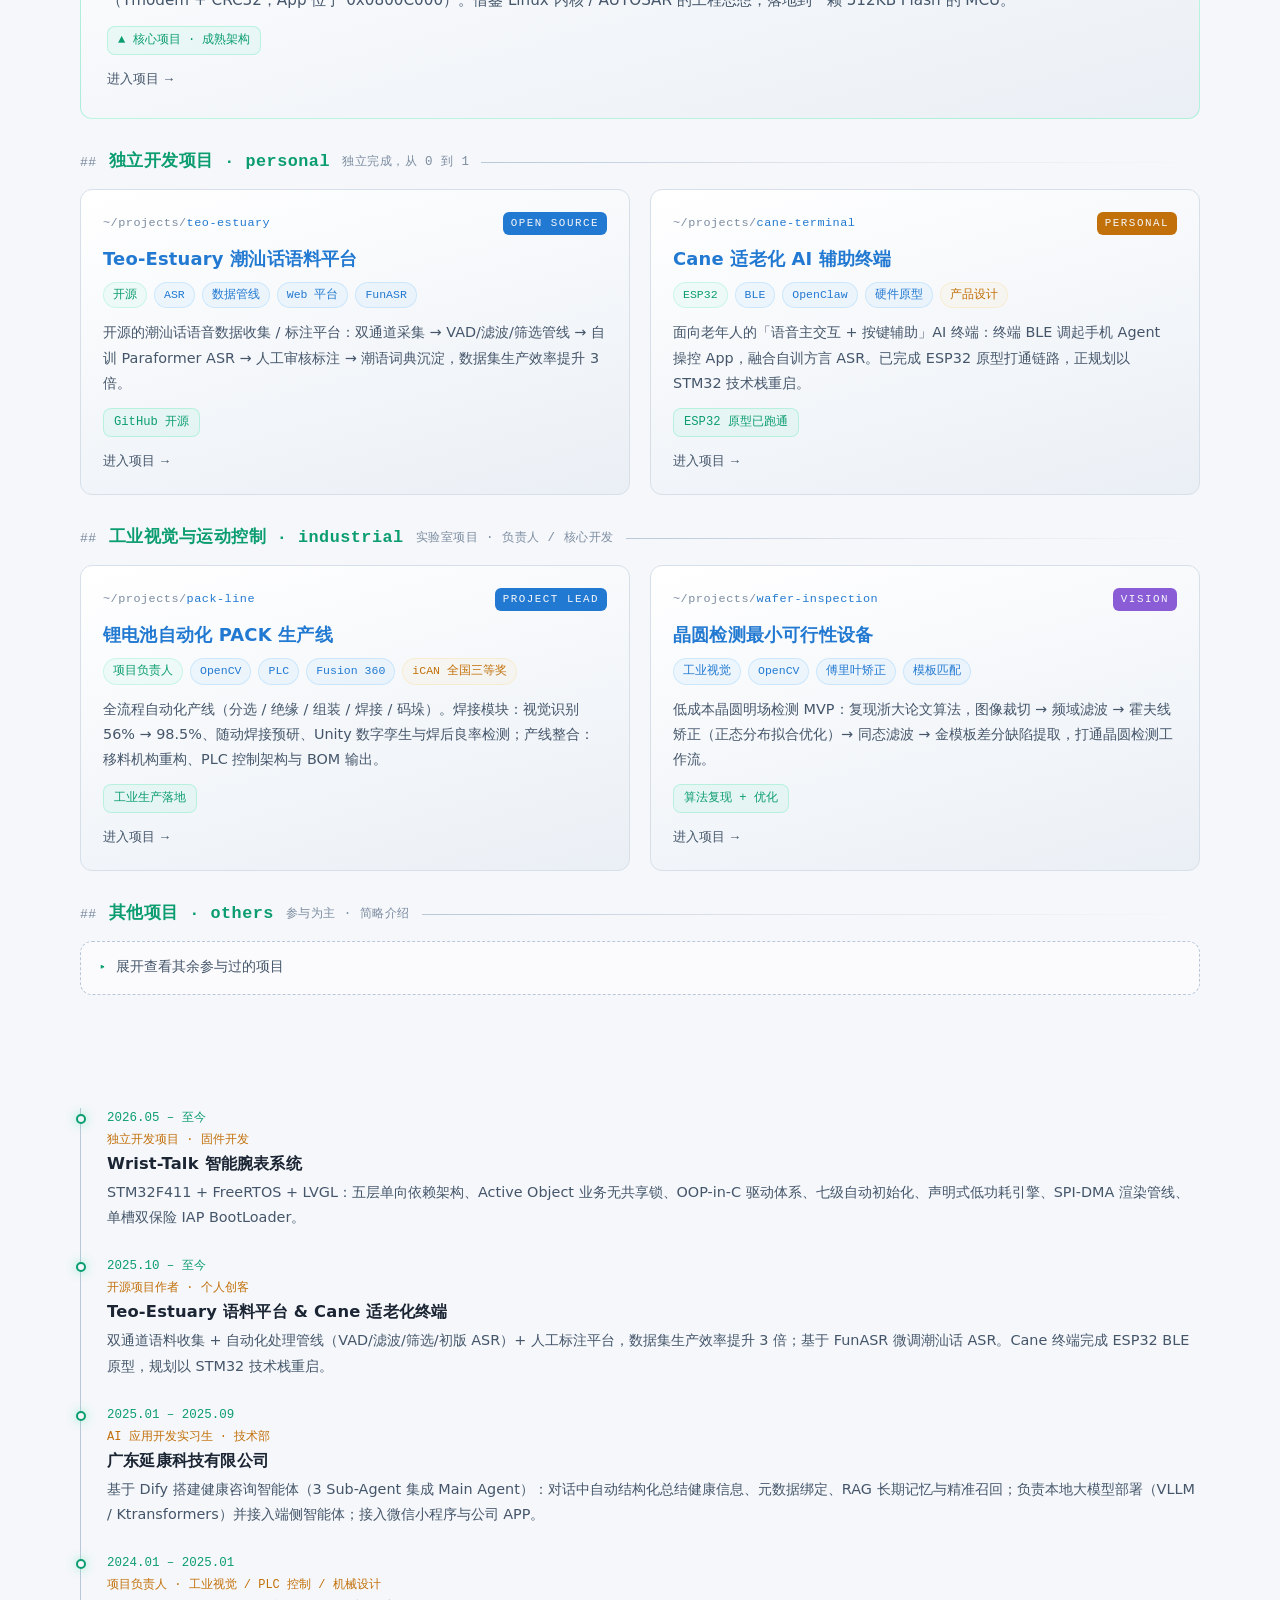
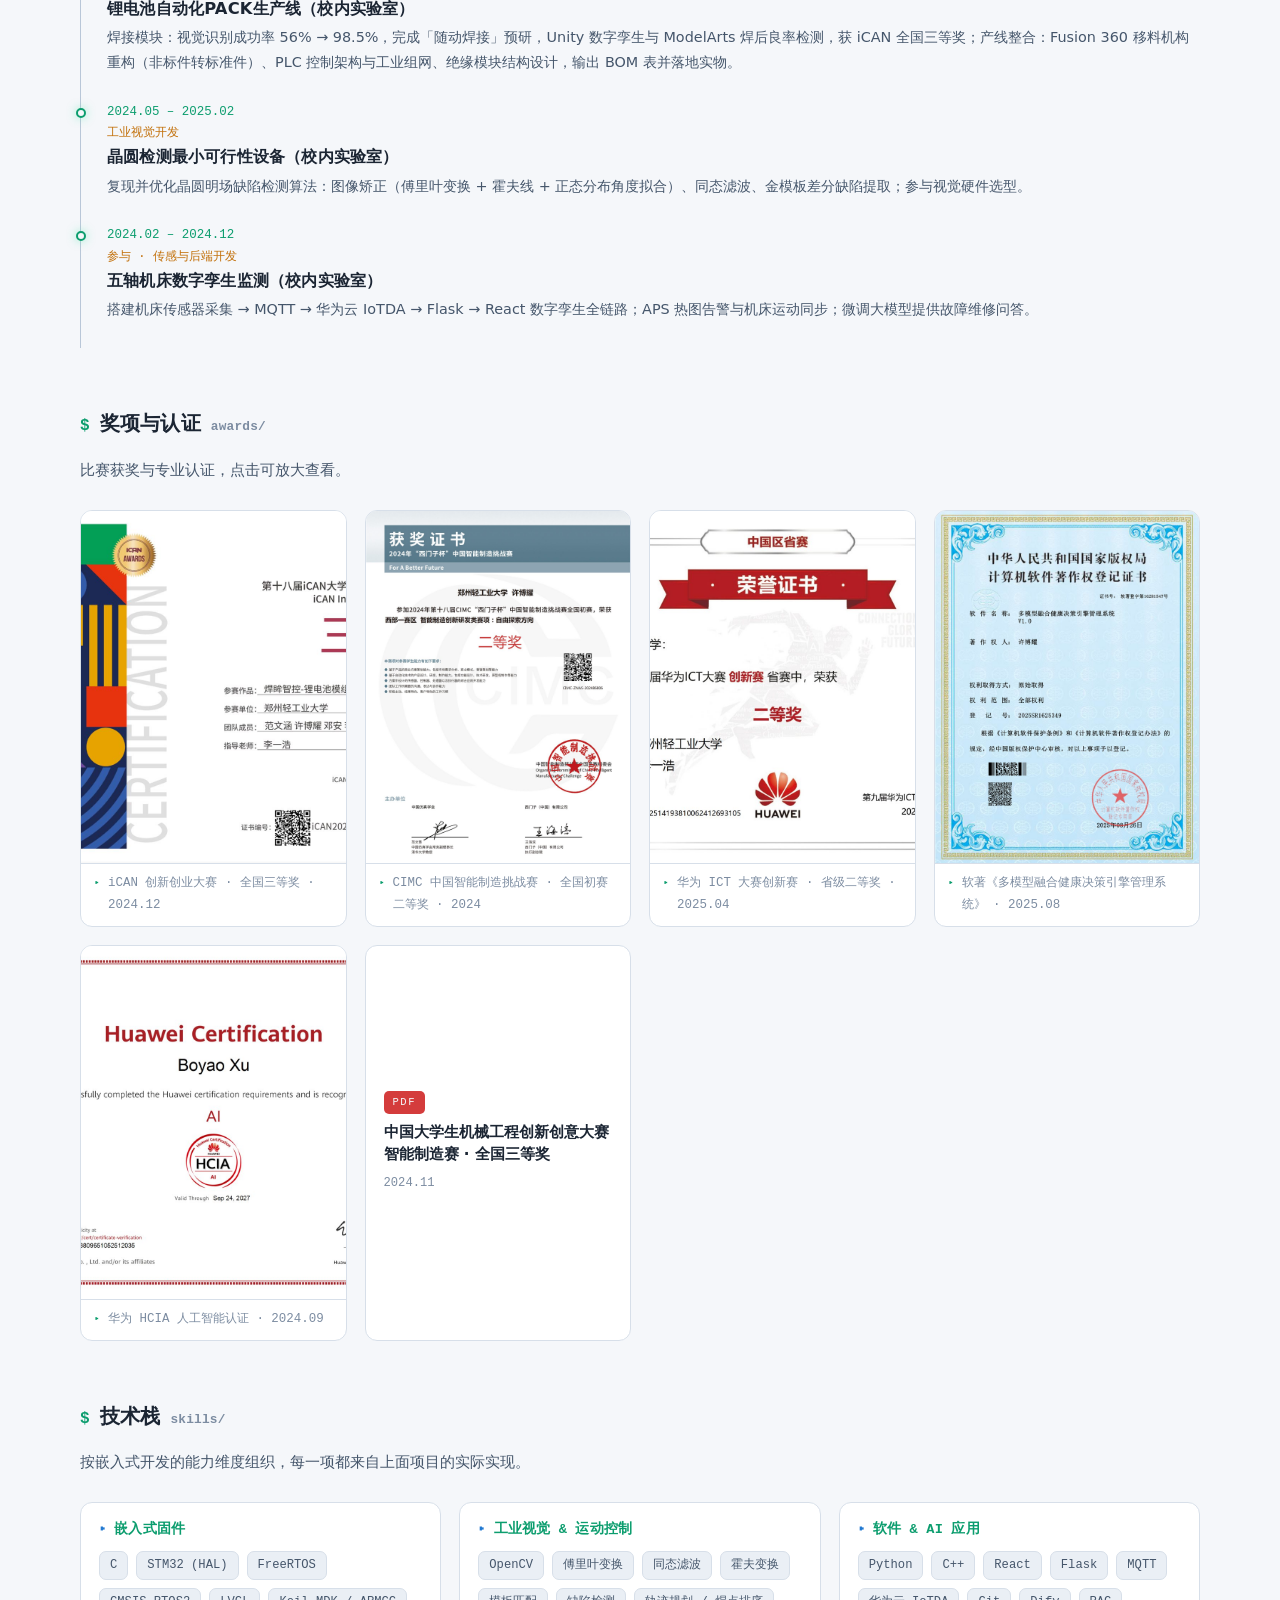
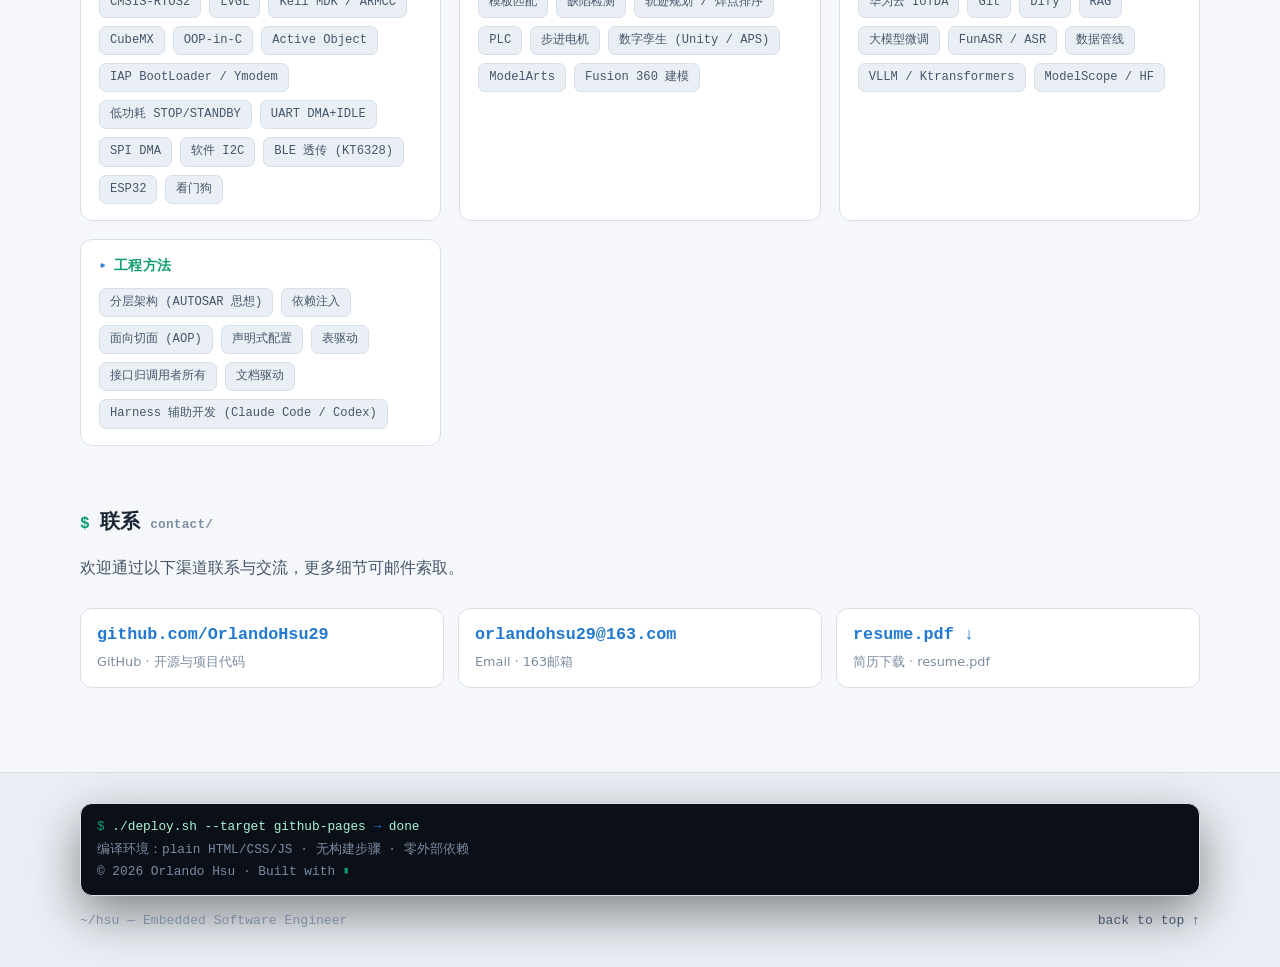
==== commit 924a9173: "优化样式，调整内容" ====
--- a/index.html
+++ b/index.html
@@ -69,7 +69,6 @@
 <section class="sec" id="about">
   <div class="container">
     <h2 class="sec-title reveal"><span class="prompt">$</span> 自述 <span class="idx">about/</span></h2>
-    <div class="sec-line reveal"></div>
     <div class="prose reveal">
       <p>
         我的工程开发能力较为全面，
@@ -99,7 +98,6 @@
   <div class="container">
     <h2 class="sec-title reveal"><span class="prompt">$</span> 项目 <span class="idx">projects/</span></h2>
     <p class="sec-desc reveal">3个独立开发项目 · 3个实验室项目 · 1个实习项目</p>
-    <div class="sec-line reveal"></div>
 
     <!-- ===== 核心项目 ===== -->
     <h3 class="sub-title">核心项目 · core <span class="idx">成熟开发架构</span></h3>
@@ -215,7 +213,6 @@
 <section class="sec" id="experience">
   <div class="container">
     <h2 class="sec-title reveal"><span class="prompt">$</span> 经历 <span class="idx">experience/</span></h2>
-    <div class="sec-line reveal"></div>
     <!-- 时间线年份请按实际情况微调 -->
     <div class="timeline reveal">
       <div class="tl-item">
@@ -263,7 +260,6 @@
   <div class="container">
     <h2 class="sec-title reveal"><span class="prompt">$</span> 奖项与认证 <span class="idx">awards/</span></h2>
     <p class="sec-desc reveal">比赛获奖与专业认证，点击可放大查看。</p>
-    <div class="sec-line reveal"></div>
     <div class="award-grid">
       <figure class="shot award reveal" data-caption="第十八届 iCAN 大学生创新创业大赛 · 全国三等奖（2024.12）">
         <img src="assets/img/award-ican.jpg" alt="iCAN 全国三等奖" loading="lazy">
@@ -299,7 +295,6 @@
   <div class="container">
     <h2 class="sec-title reveal"><span class="prompt">$</span> 技术栈 <span class="idx">skills/</span></h2>
     <p class="sec-desc reveal">按嵌入式开发的能力维度组织，每一项都来自上面项目的实际实现。</p>
-    <div class="sec-line reveal"></div>
     <div class="skill-groups reveal">
       <div class="skill-group">
         <h4>嵌入式固件</h4>
@@ -347,7 +342,6 @@
 <section class="sec" id="contact">
   <div class="container">
     <h2 class="sec-title reveal"><span class="prompt">$</span> 联系 <span class="idx">contact/</span></h2>
-    <div class="sec-line reveal"></div>
     <div class="prose reveal">
       <p>
         欢迎通过以下渠道联系与交流，更多细节可邮件索取。
--- a/assets/css/main.css
+++ b/assets/css/main.css
@@ -201,21 +201,29 @@
 .sec{ padding:54px 0 8px; }
 .sec-title{
   display:flex; align-items:baseline; gap:10px;
-  font-size:1.28rem; margin-bottom:8px; color:var(--text);
+  font-size:1.28rem; margin-bottom:20px; color:var(--text);
 }
 .sec-title .prompt{ font-family:var(--mono); color:var(--accent); font-size:1rem; }
 .sec-title .idx{ font-family:var(--mono); font-size:.8rem; color:var(--text-faint); }
 .sec-desc{ color:var(--text-dim); max-width:none; margin-bottom:26px; font-size:.96rem; }
-.sec-line{ height:1px; background:linear-gradient(90deg, var(--border-2), transparent); margin-bottom:30px; }
+.sec-line{ height:1px; background:linear-gradient(90deg, var(--accent), rgba(62,230,164,.28) 42%, transparent); margin-bottom:30px; }
+
+/* 首页项目区不使用主分割线，改用留白区分层级 */
+#projects > .container > .sec-desc{ margin-bottom:34px; }
+#experience > .container > .sec-title{ margin-bottom:24px; }
 
 /* 小节标题 */
 .sub-title{
   font-family:var(--mono); font-size:1.05rem; font-weight:600;
   color:var(--accent); display:flex; align-items:center; gap:12px;
-  margin:36px 0 16px; letter-spacing:.5px;
+  margin:32px 0 16px; letter-spacing:.5px;
 }
 .sub-title::before{ content:"##"; color:var(--text-faint); font-size:.78em; font-weight:400; }
-.sub-title::after{ content:""; flex:1; height:1px; background:linear-gradient(90deg,var(--accent) 0%, rgba(62,230,164,.25) 45%, transparent 100%); }
+.sub-title::after{ content:none; }
+#projects > .container > .sub-title::after{
+  content:""; display:block; flex:1; height:1px;
+  background:linear-gradient(90deg,var(--border-2), rgba(148,163,184,.22) 45%, transparent);
+}
 .sub-title .idx{ color:var(--text-faint); font-size:.78rem; font-weight:400; }
 
 /* ---------- cards ---------- */
@@ -554,10 +562,6 @@
 .other-row .go:hover{ color:var(--accent); }
 
 /* ---------- pack-line 长页模块 ---------- */
-.mod-nav-intro{
-  font-family:var(--mono); font-size:.84rem; color:var(--text-dim);
-  margin:16px 0 0;
-}
 .module{ scroll-margin-top:calc(var(--nav-h) + 70px); }
 .module + .module{ margin-top:72px; border-top:1px solid var(--border); padding-top:50px; }
 .mod-head{ margin:0 0 26px; padding:0; background:none; border:none; border-radius:0; }
@@ -663,9 +667,11 @@
   .page-hero .lead{ font-size:.95rem; margin-top:10px; }
   .page-hero .meta-row{ font-size:.72rem; gap:8px 16px; margin-top:14px; }
   .sec{ padding:34px 0 2px; }
-  .sec-title{ font-size:1.08rem; }
+  .sec-title{ font-size:1.08rem; margin-bottom:16px; }
   .sec-title .prompt{ font-size:.85rem; }
   .sec-desc{ font-size:.88rem; margin-bottom:18px; }
+  #projects > .container > .sec-desc{ margin-bottom:24px; }
+  #experience > .container > .sec-title{ margin-bottom:18px; }
   .sub-title{ font-size:.86rem; margin:26px 0 12px; gap:10px; }
   .stat-strip{ grid-template-columns:repeat(2, 1fr); gap:10px; margin:18px 0 4px; }
   .stat{ padding:11px 13px; }
@@ -694,7 +700,7 @@
   .footer{ margin-top:50px; }
   .footer-inner{ padding:22px 0 24px; }
   .footer .term-body{ font-size:.72rem; }
-  .mod-nav-intro{ font-size:.78rem; }
+  
   .mod-scroll{ margin:10px 0 38px; padding:6px 4px; gap:6px; }
   .mod-scroll a{ flex:1 1 auto; text-align:center; font-size:.74rem; padding:6px 4px; }
   .mod-head h2{ font-size:1.35rem; }
@@ -772,3 +778,44 @@
   background:rgba(62,230,164,.28);
   color:#eafff5;
 }
+
+/* ============================================================
+   项目页章节悬浮导航（同 pack-line 设计）
+   ============================================================ */
+.sec[id]{ scroll-margin-top:calc(var(--nav-h) + 84px); }
+.mod-scroll a{ min-width:110px; }
+
+/* ============================================================
+   项目页「工作内容」子标题（# 前缀）+ 导航框等高
+   ============================================================ */
+.work-title{
+  font-family:var(--mono); font-size:1.25rem; font-weight:700; color:var(--text);
+  display:flex; align-items:center; gap:12px;
+  margin:44px 0 18px; padding-bottom:0;
+  border-bottom:0;
+  letter-spacing:.3px;
+}
+.work-title::before{ content:"#"; color:var(--accent); font-weight:600; margin-right:12px; }
+.work-title::after{ content:""; flex:1; height:1px; background:linear-gradient(90deg,var(--border-2), rgba(148,163,184,.22) 45%, transparent); }
+@media (max-width:640px){ .work-title{ font-size:1.08rem; gap:10px; } }
+
+/* 导航选项等高：容器 stretch + 选项 flex 居中 + 最小高度 */
+.mod-scroll{ align-items:stretch; }
+.mod-scroll a{ display:flex; align-items:center; justify-content:center; min-height:36px; }
+
+/* ============================================================
+   压缩「工作内容」模块间距（.sec padding + work-title margin + nav margin 不再叠加）
+   ============================================================ */
+.work-sec{ padding-top:0; }
+.work-sec .work-title{ margin-top:34px; }
+.mod-scroll{ margin-bottom:24px; }
+@media (max-width:640px){
+  .mod-scroll{ margin-bottom:20px; }
+  .work-sec .work-title{ margin-top:28px; }
+}
+
+/* ============================================================
+   前言与悬浮导航贴合（压缩 sec-work 底部 + prose 段落 margin）
+   ============================================================ */
+#sec-work{ padding-bottom:0; }
+#sec-work .prose p{ margin-bottom:6px; }
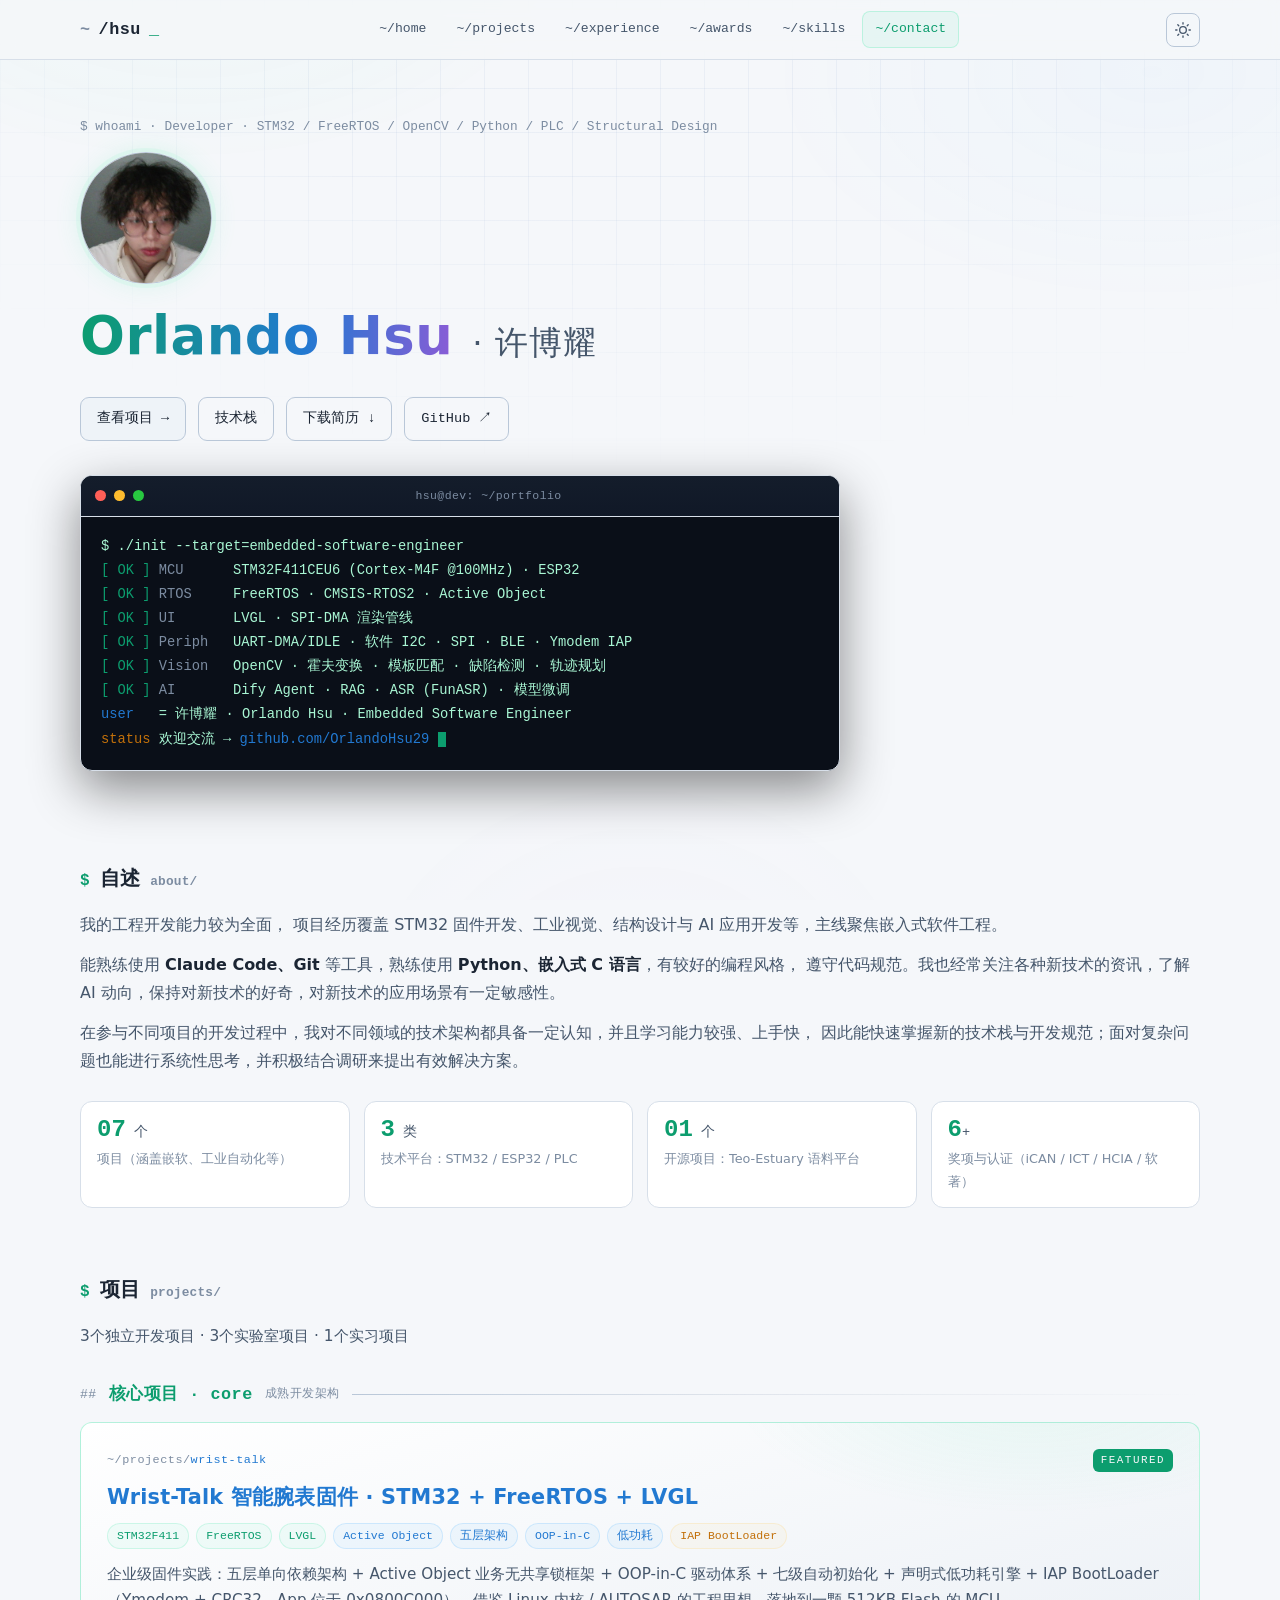
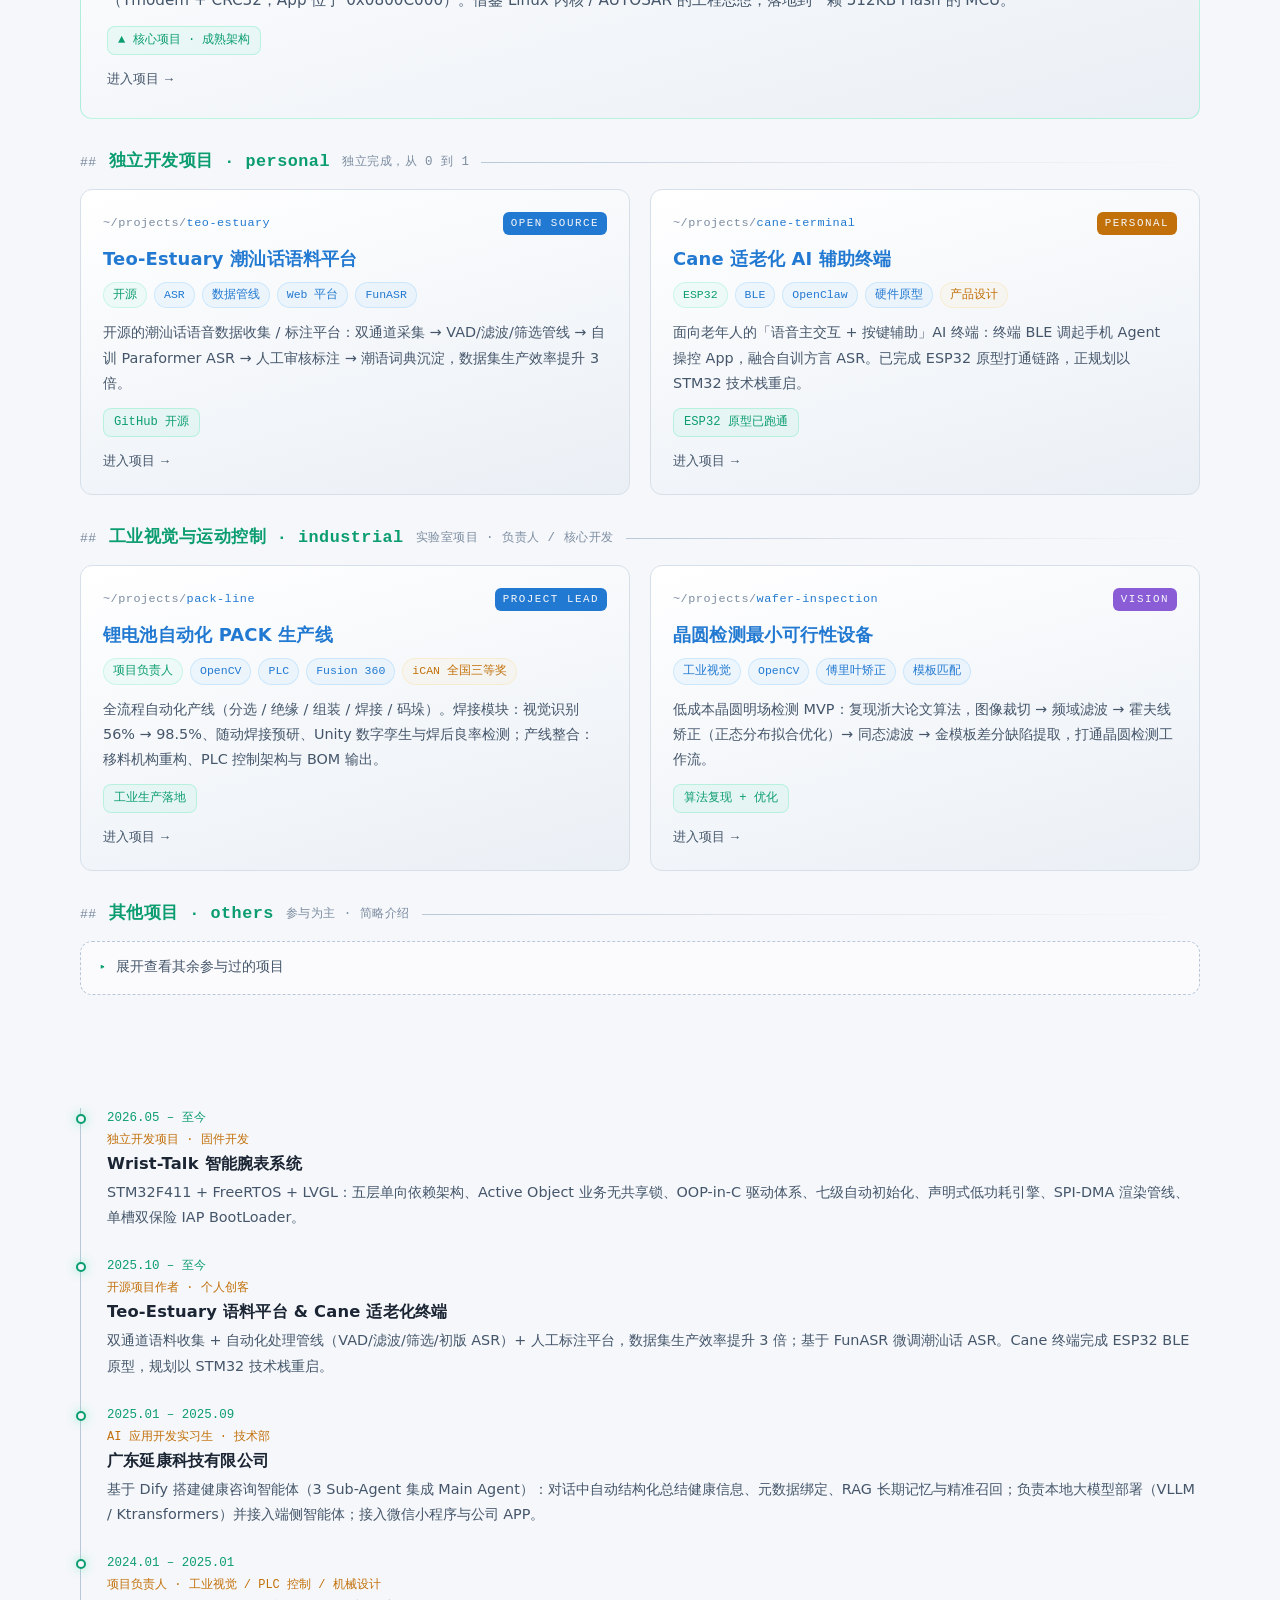
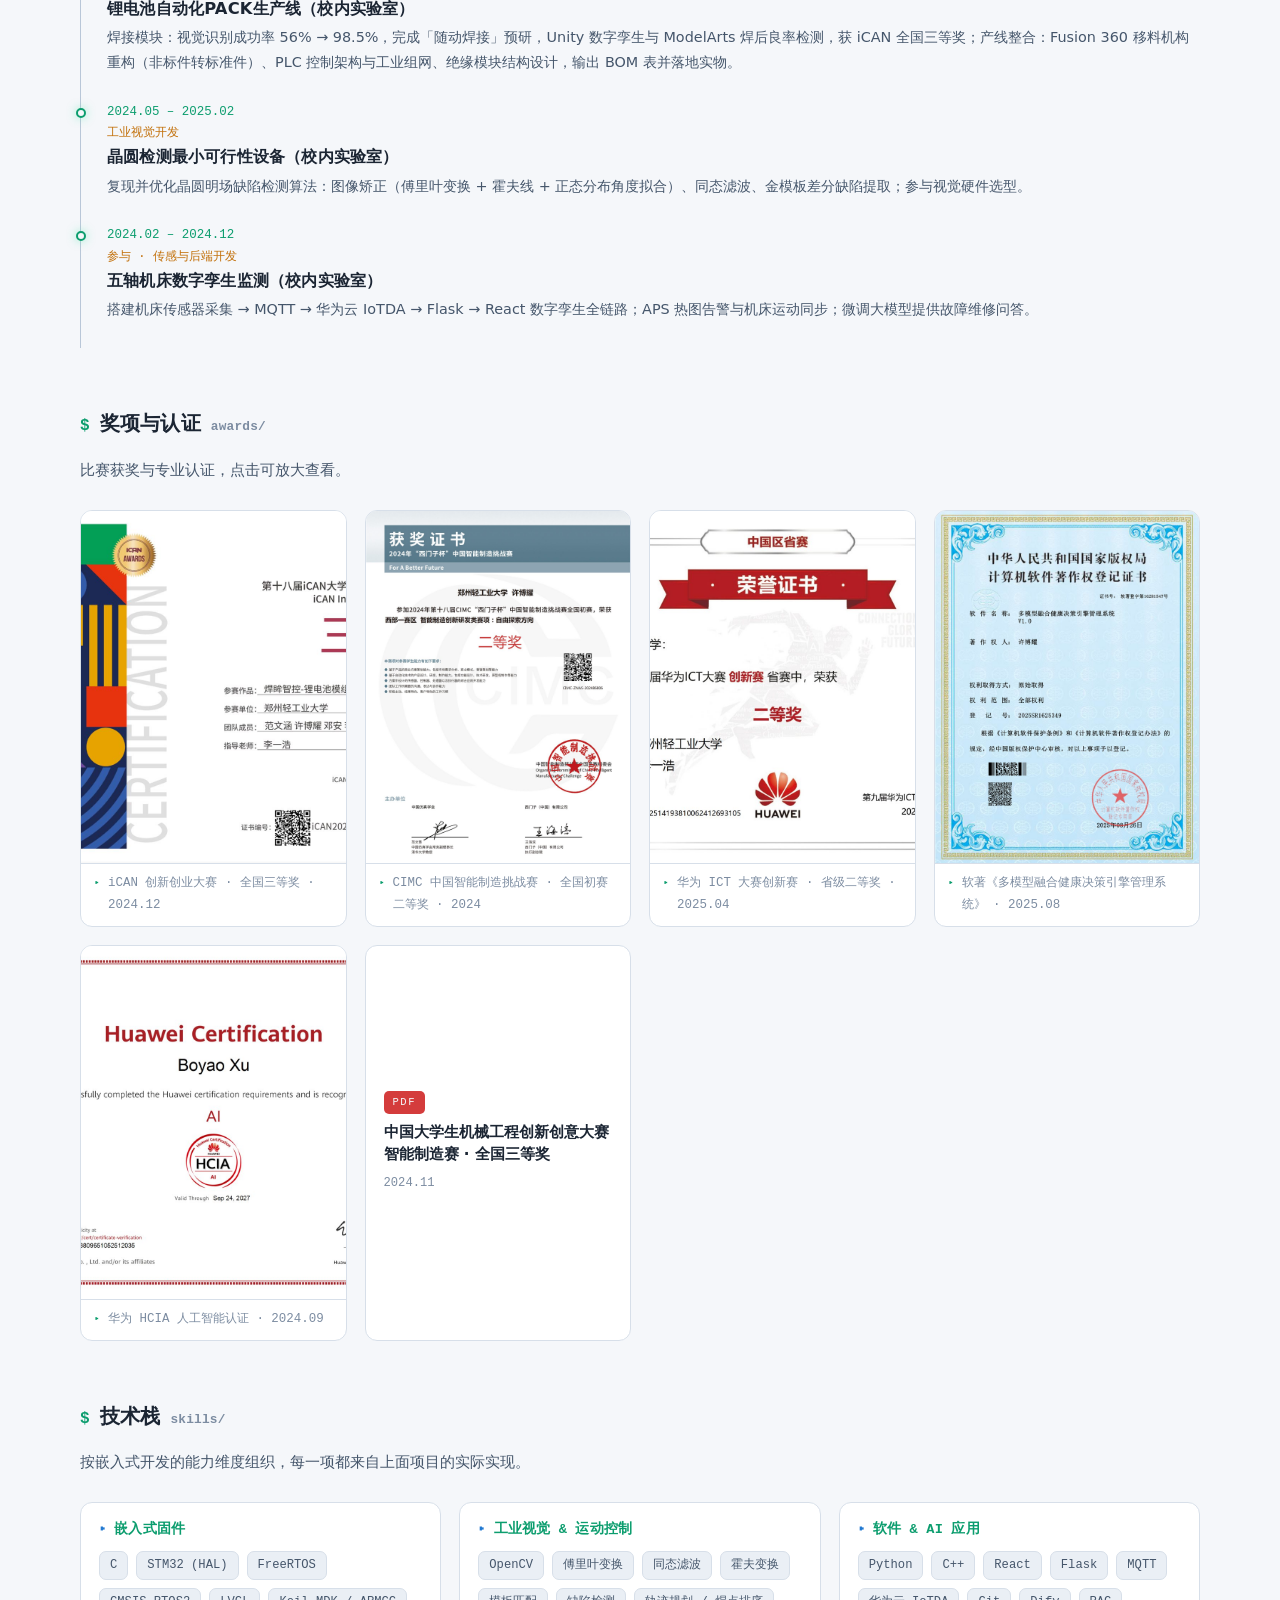
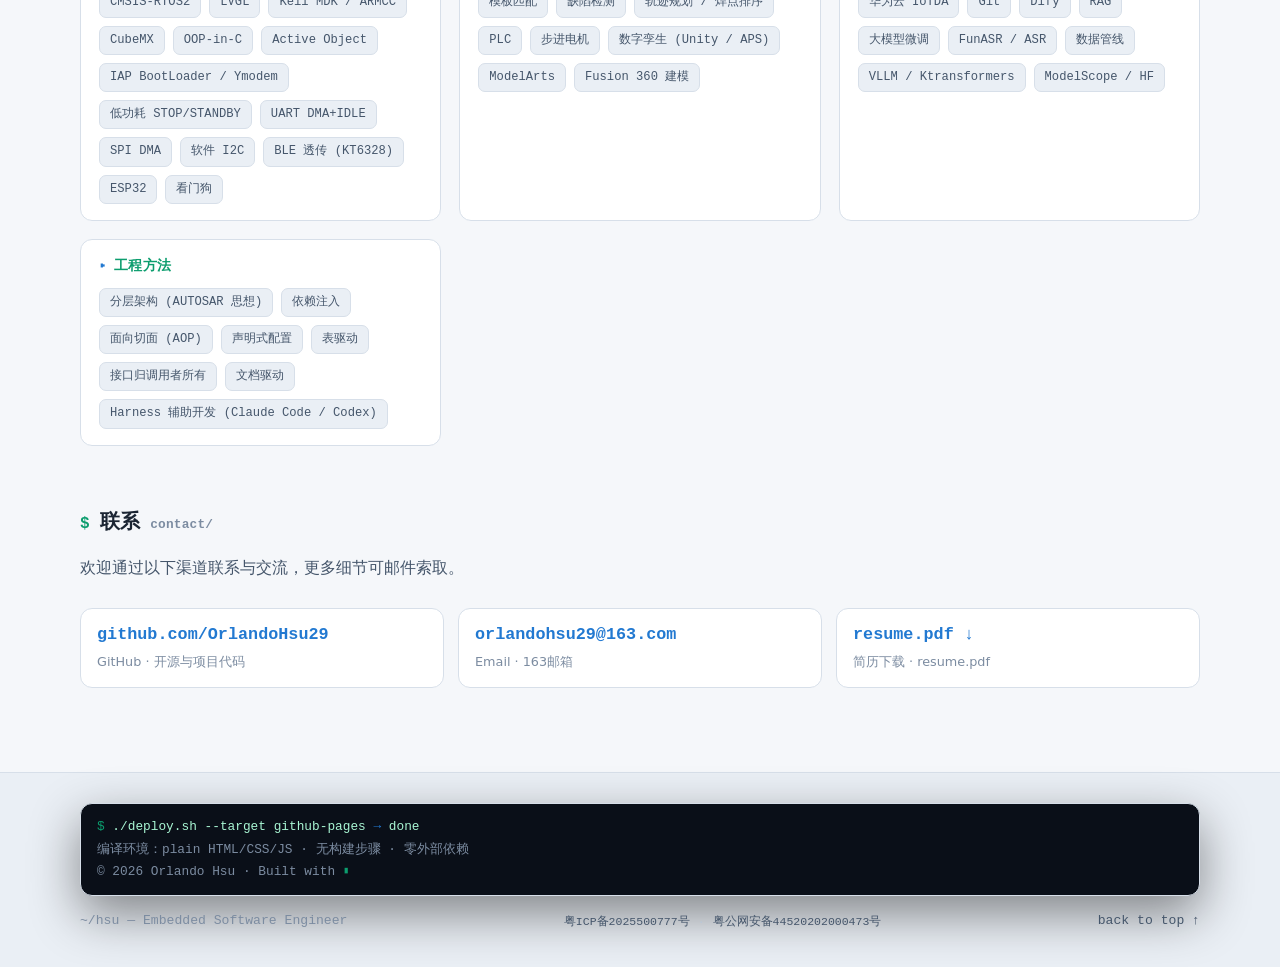
==== commit 7d567cfb: "增加备案信息" ====
--- a/index.html
+++ b/index.html
@@ -6,7 +6,7 @@
 <title>许博耀 · Orlando Hsu</title>
 <meta name="description" content="许博耀（Orlando Hsu）· 项目作品集">
 <link rel="icon" type="image/svg+xml" href="favicon.svg">
-<link rel="stylesheet" href="assets/css/main.css?v=7">
+<link rel="stylesheet" href="assets/css/main.css?v=8">
 </head>
 <body>
 <div class="bg-grid"></div>
@@ -376,6 +376,7 @@
     </div>
     <div class="cols">
       <div class="copy">~/hsu — Embedded Software Engineer</div>
+      <div class="copy filing" aria-label="网站备案信息"><a href="https://beian.miit.gov.cn/" target="_blank" rel="noopener noreferrer">粤ICP备2025500777号</a><span class="filing-sep">·</span><a href="https://beian.mps.gov.cn/#/query/webSearch?code=44520202000473" target="_blank" rel="noopener noreferrer">粤公网安备44520202000473号</a></div>
       <div class="copy"><a href="#top">back to top ↑</a></div>
     </div>
   </div>
--- a/assets/css/main.css
+++ b/assets/css/main.css
@@ -412,6 +412,18 @@
 figure.shot figcaption::before{ content:"▸"; color:var(--accent); font-size:.7rem; }
 figure.shot.wide{ grid-column:1 / -1; }
 figure.shot.wide img{ aspect-ratio:auto; object-fit:contain; }
+.cane-compare{ min-width:980px; }
+.cane-compare th{ white-space:nowrap; text-align:center; vertical-align:middle; }
+.cane-compare td{ vertical-align:top; }
+.cane-compare td:first-child{ width:130px; white-space:nowrap; text-align:center; vertical-align:middle; }
+.cane-compare td:nth-child(2){ width:235px; vertical-align:middle; }
+.cane-compare td:nth-child(3){ width:320px; }
+.cane-compare td:nth-child(4){ vertical-align:middle; }
+.cane-compare ul{ margin:0; padding-left:0; }
+.cane-compare li{ font-size:.82rem; margin:5px 0; padding-left:18px; }
+.compare-images{ display:grid; grid-template-columns:repeat(3,minmax(70px,1fr)); gap:7px; min-width:220px; }
+.compare-images img{ width:100%; height:92px; object-fit:contain; background:#060a10; border:1px solid var(--border); border-radius:5px; cursor:pointer; transition:border-color .2s ease, transform .2s ease; }
+.compare-images img:hover{ border-color:rgba(62,230,164,.5); transform:translateY(-1px); }
 
 /* ---------- lightbox ---------- */
 .lightbox{
@@ -421,8 +433,8 @@
   padding:24px;
 }
 .lightbox.open{ display:flex; }
-.lightbox .frame{ max-width:min(1200px, 94vw); width:100%; }
-.lightbox .lb-img{ width:100%; max-height:78vh; object-fit:contain; border-radius:10px; background:#060a10; border:1px solid var(--border-2); }
+.lightbox .frame{ max-width:min(1200px, 94vw); width:auto; display:flex; flex-direction:column; align-items:center; }
+.lightbox .lb-img{ width:auto; max-width:94vw; max-height:78vh; object-fit:contain; border-radius:10px; background:transparent; border:none; }
 .lightbox .lb-cap{ font-family:var(--mono); font-size:.82rem; color:#93a4ba; text-align:center; margin-top:14px; }
 .lightbox .lb-close{
   position:absolute; top:18px; right:22px; font-family:var(--mono); font-size:1.2rem;
@@ -476,14 +488,14 @@
 .prose ul li::before{ content:"▸"; position:absolute; left:2px; color:var(--accent); }
 .prose ol{ counter-reset:step; }
 .prose ol li{ counter-increment:step; }
-.prose ol li::before{ content:counter(step, decimal-leading-zero); position:absolute; left:0; font-family:var(--mono); font-size:.75rem; color:var(--accent-2); }
+.prose ol li::before{ content:counter(step, decimal-leading-zero); position:absolute; left:0; top:calc(50% + 1px); transform:translateY(-50%); font-family:var(--mono); font-size:.75rem; line-height:1; color:var(--accent-2); }
 .prose code{
   font-family:var(--mono); font-size:.84em; color:var(--accent);
   background:rgba(62,230,164,.07); border:1px solid rgba(62,230,164,.16);
   padding:1px 6px; border-radius:6px;
 }
 .prose h3{ margin:26px 0 6px; font-size:1.12rem; color:var(--text); }
-.prose h3::before{ content:"## "; font-family:var(--mono); color:var(--accent); font-size:.85em; }
+.prose h3::before{ content:"## "; font-family:var(--mono); color:var(--text-faint); font-size:.85em; }
 
 /* ---------- pager ---------- */
 .pager{ display:grid; grid-template-columns:1fr 1fr; gap:14px; margin:40px 0 10px; }
@@ -504,6 +516,10 @@
 .footer .term-body{ padding:12px 16px; font-size:.8rem; }
 .footer .cols{ display:flex; flex-wrap:wrap; justify-content:space-between; gap:14px; align-items:center; }
 .footer .copy{ font-size:.82rem; color:var(--text-faint); font-family:var(--mono); }
+.footer .filing{ flex:1 1 auto; text-align:center; font-size:.72rem; }
+.footer .filing-sep{ color:var(--border-2); margin:0 8px; }
+.footer .filing a{ color:inherit; text-decoration:none; }
+.footer .filing a:hover{ color:var(--accent); }
 .footer .copy a{ color:var(--text-dim); }
 .footer .copy a:hover{ color:var(--accent); }
 
@@ -563,11 +579,23 @@
 
 /* ---------- pack-line 长页模块 ---------- */
 .module{ scroll-margin-top:calc(var(--nav-h) + 70px); }
-.module + .module{ margin-top:72px; border-top:1px solid var(--border); padding-top:50px; }
-.mod-head{ margin:0 0 26px; padding:0; background:none; border:none; border-radius:0; }
-.mod-head h2{ font-size:clamp(1.5rem, 3vw, 2rem); font-weight:700; color:var(--text); line-height:1.25; }
+.module + .module,
+.work-sec + .work-sec{
+  margin-top:0;
+  border-top:0;
+  padding-top:0;
+}
+.module + .module .mod-head,
+.work-sec + .work-sec .work-title{ margin-top:48px; }
+.mod-head{ margin:48px 0 18px; padding:0; background:none; border:none; border-radius:0; }
+.mod-head h2{
+  font-family:var(--mono); font-size:1.25rem; font-weight:700; color:var(--text);
+  display:flex; align-items:center;
+  margin:0; line-height:1.3; letter-spacing:.3px;
+}
 .mod-head h2 .thin{ color:var(--text-dim); font-weight:500; font-size:.78em; }
 .mod-head h2::before{ content:"#"; color:var(--accent); font-weight:600; margin-right:12px; }
+.mod-head h2::after{ content:""; flex:1; height:1px; margin-left:12px; background:linear-gradient(90deg,var(--border-2), rgba(148,163,184,.22) 45%, transparent); }
 
 /* 模块悬浮导航 */
 .mod-scroll{
@@ -684,6 +712,8 @@
   .grid{ gap:14px; }
   .grid.cols-2, .grid.cols-3{ grid-template-columns:1fr; }
   .fig-grid{ grid-template-columns:1fr; gap:12px; margin:16px 0; }
+  .cane-compare{ min-width:900px; }
+  .compare-images img{ height:78px; }
   .award-grid{ grid-template-columns:repeat(2, 1fr); gap:10px; }
   .award-pdf{ min-height:120px; padding:14px 12px; }
   .award-pdf .award-name{ font-size:.82rem; }
@@ -700,10 +730,11 @@
   .footer{ margin-top:50px; }
   .footer-inner{ padding:22px 0 24px; }
   .footer .term-body{ font-size:.72rem; }
+  .footer .filing{ flex-basis:100%; order:3; text-align:center; }
   
   .mod-scroll{ margin:10px 0 38px; padding:6px 4px; gap:6px; }
   .mod-scroll a{ flex:1 1 auto; text-align:center; font-size:.74rem; padding:6px 4px; }
-  .mod-head h2{ font-size:1.35rem; }
+  .mod-head h2{ font-size:1.08rem; }
   .lightbox{ padding:10px; }
   .lightbox .lb-close{ top:10px; right:10px; width:34px; height:34px; font-size:1rem; }
   .lightbox .lb-nav{ width:34px; height:34px; font-size:.85rem; }
@@ -807,11 +838,13 @@
    压缩「工作内容」模块间距（.sec padding + work-title margin + nav margin 不再叠加）
    ============================================================ */
 .work-sec{ padding-top:0; }
-.work-sec .work-title{ margin-top:34px; }
+.work-sec .work-title{ margin-top:48px; }
 .mod-scroll{ margin-bottom:24px; }
 @media (max-width:640px){
+  .module + .module .mod-head,
+  .work-sec + .work-sec .work-title{ margin-top:38px; }
   .mod-scroll{ margin-bottom:20px; }
-  .work-sec .work-title{ margin-top:28px; }
+  .work-sec .work-title{ margin-top:38px; }
 }
 
 /* ============================================================
